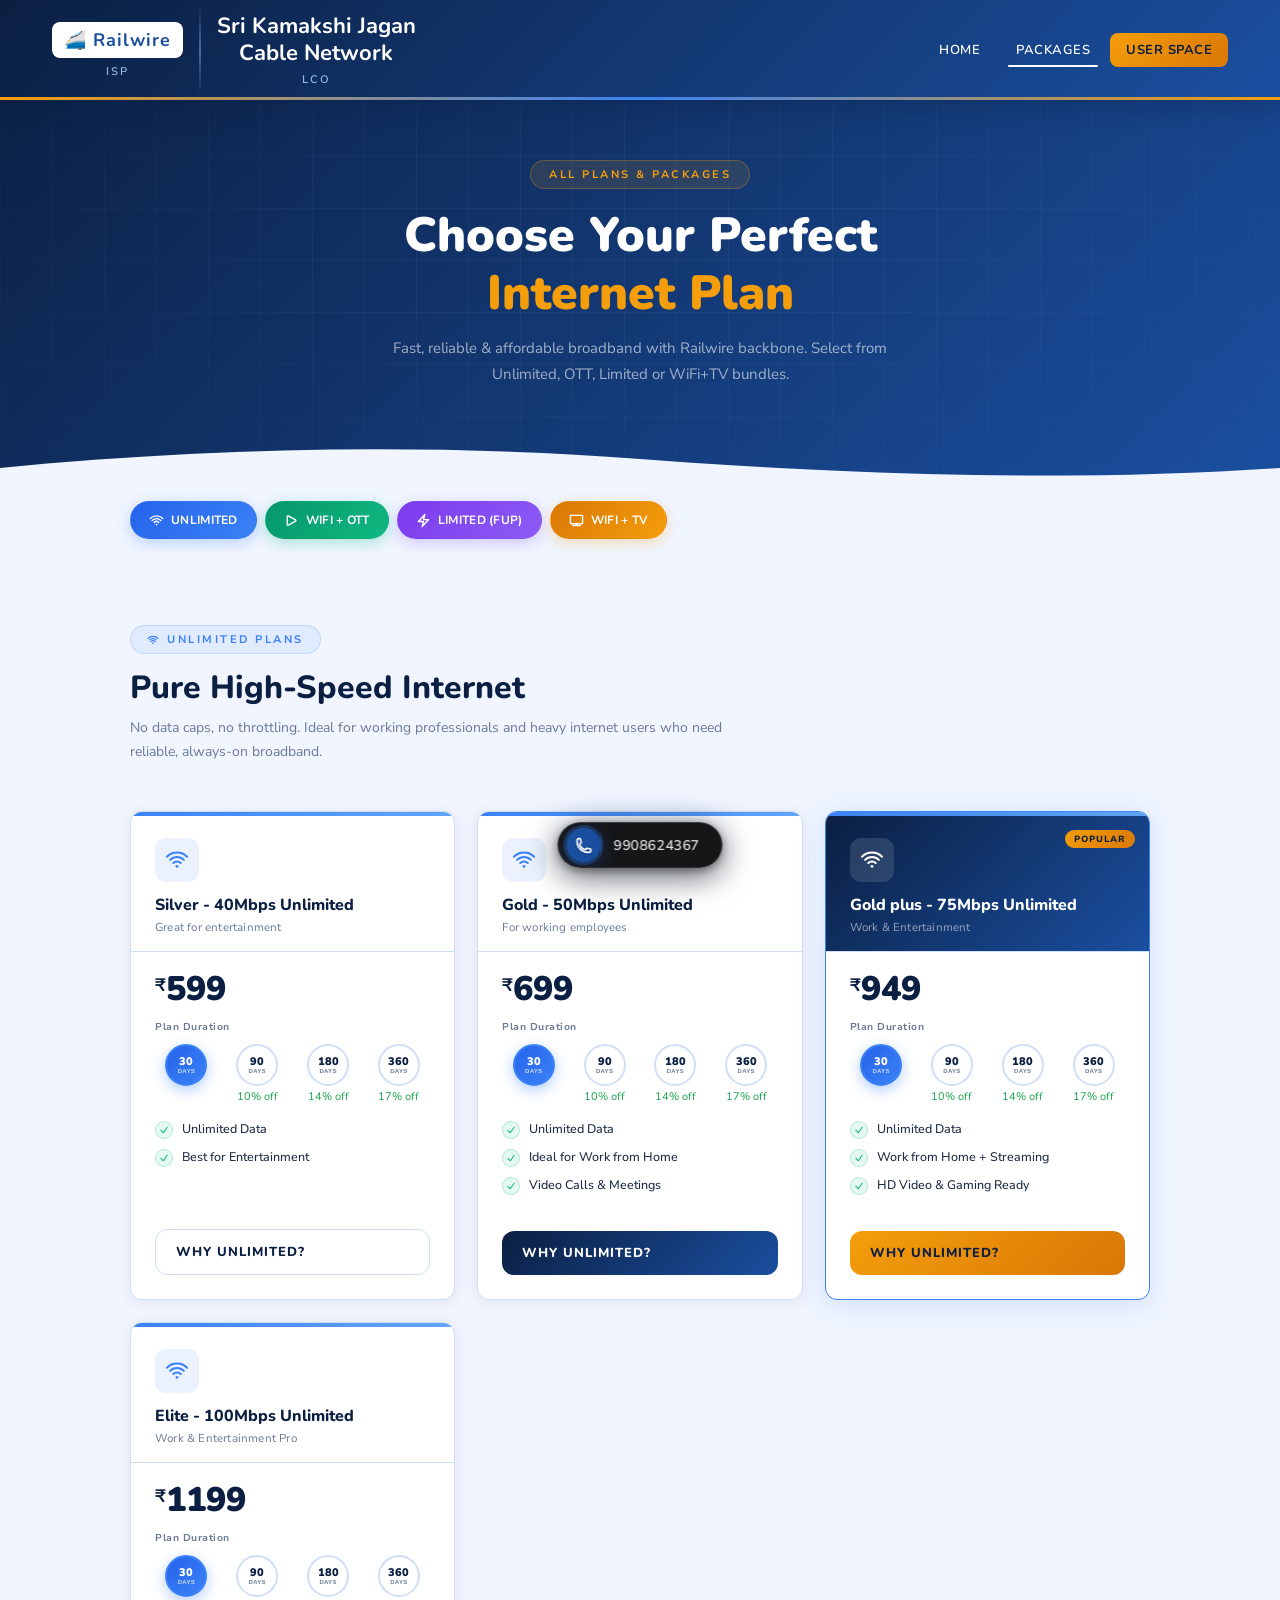
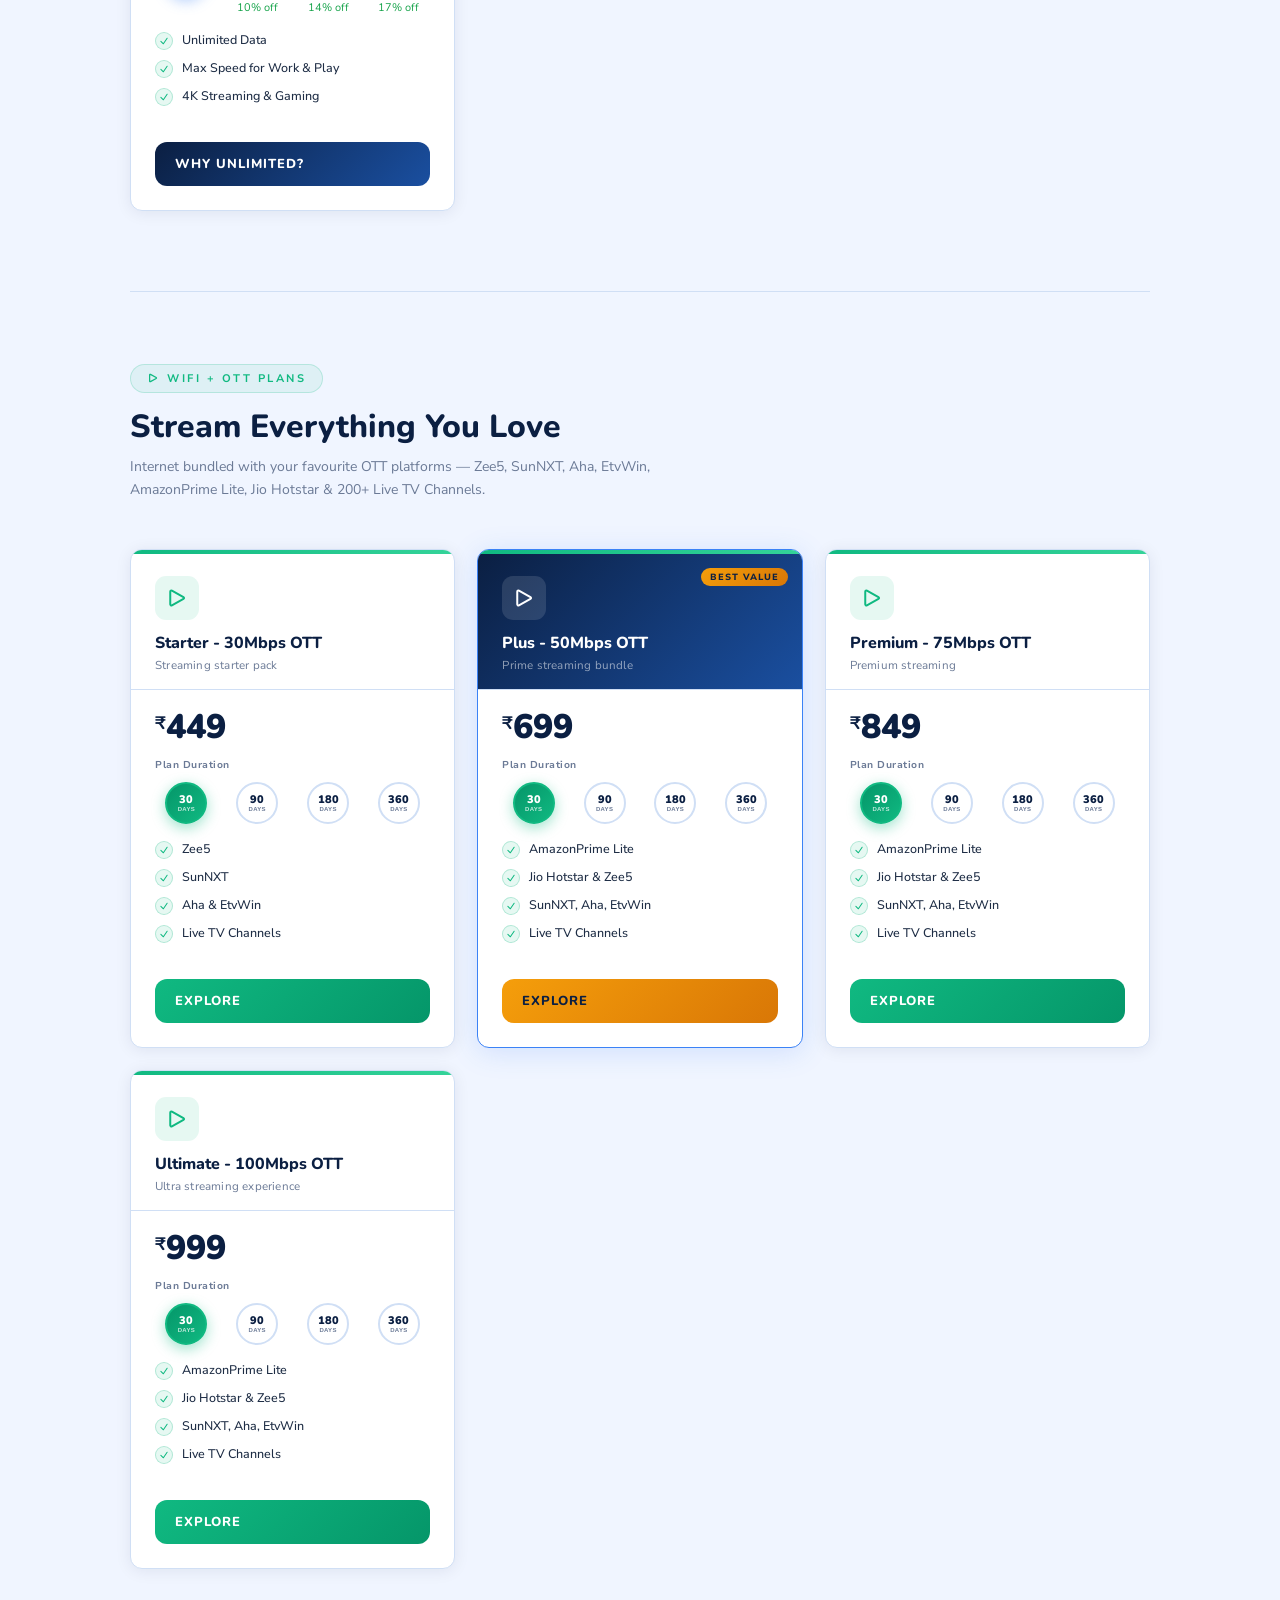
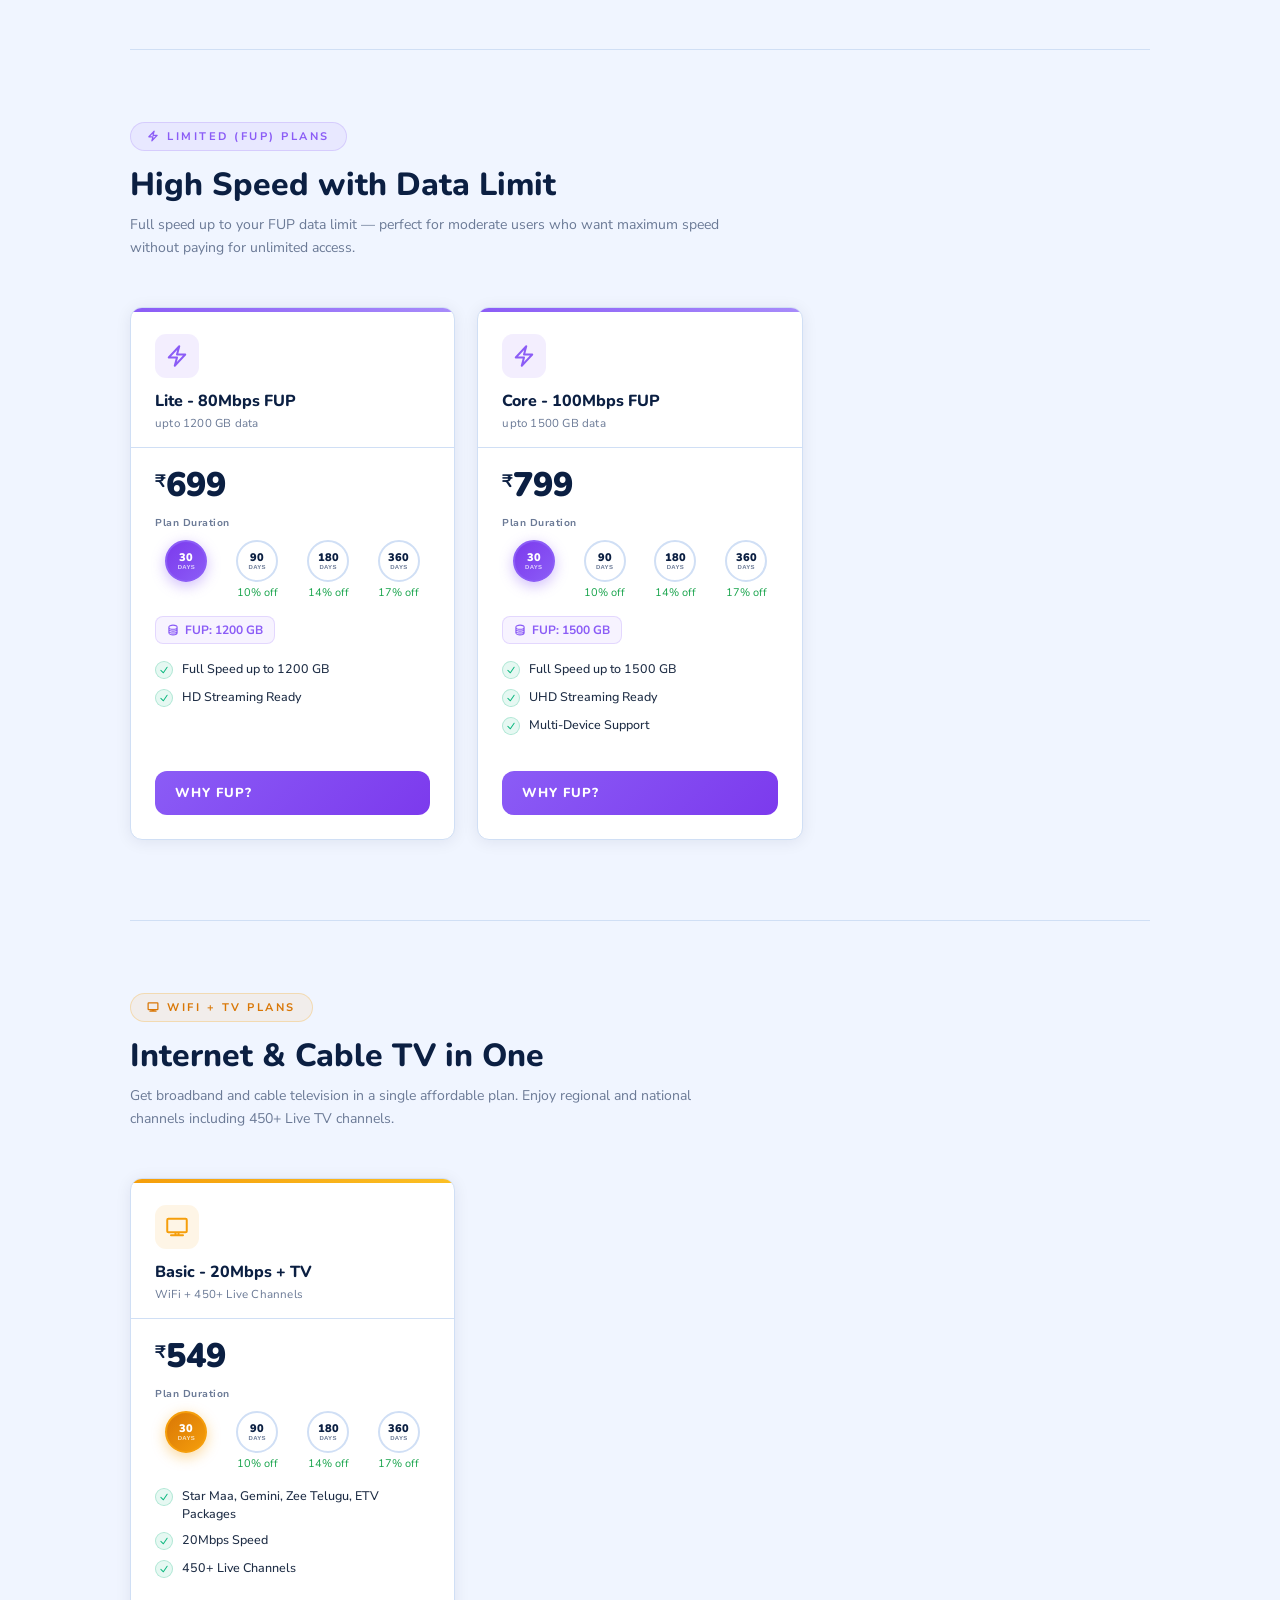
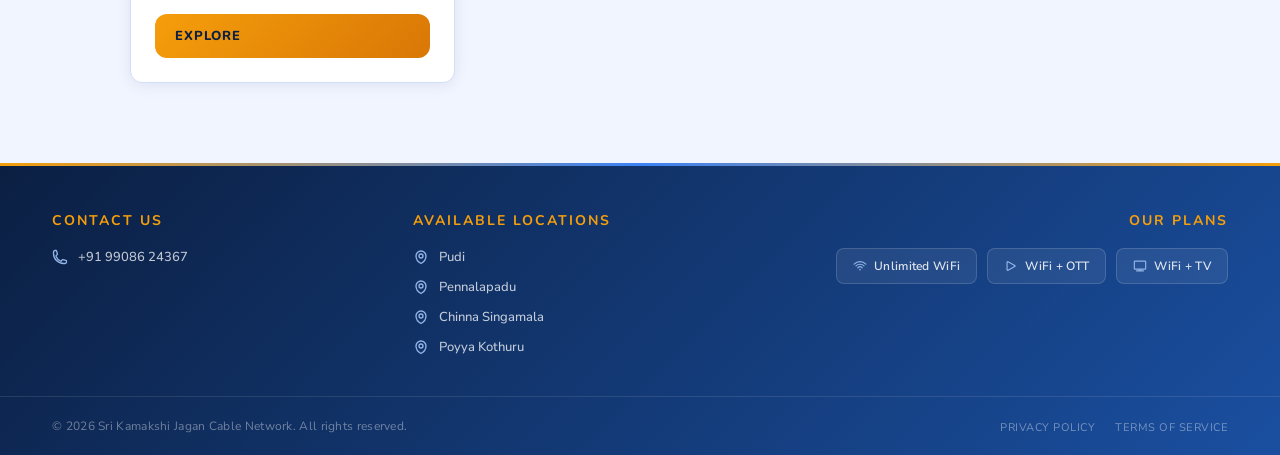
==== packages.html @ 8966871b "Add files via upload" ====
<!DOCTYPE html>

<html lang="en">
<head>
<meta charset="utf-8"/>
<meta content="width=device-width, initial-scale=1.0" name="viewport"/>
<title>Packages — SKJCN</title>
<link href="https://fonts.googleapis.com" rel="preconnect"/>
<link href="https://fonts.googleapis.com/css2?family=Nunito:wght@400;500;600;700;800;900&amp;family=Nunito+Sans:wght@300;400;600;700&amp;family=DM+Sans:ital,opsz,wght@0,9..40,300;0,9..40,500;0,9..40,700;1,9..40,400&amp;family=Sora:wght@400;600;700;800&amp;display=swap" rel="stylesheet"/>
<link rel="stylesheet" href="index.css">
<style>
:root {
      --navy:   #0b1f42;
      --blue:   #1a4fa0;
      --sky:    #3b82f6;
      --accent: #f59e0b;
      --light:  #f0f5ff;
      --white:  #ffffff;
      --text:   #1e2d45;
      --muted:  #6b7a96;
      --border: #d0dff5;
      --radius: 12px;
      --green:  #10b981;
      --purple: #8b5cf6;
    }

    html { scroll-behavior: auto; }
    .nav-brand:hover .railwire-block,
    .nav-brand:hover .nav-brand-block { opacity: .8; transition: opacity .2s; }

    /* ════════════════════════════════
       PAGE HERO (compact)
    ════════════════════════════════ */
    .page-hero {
      padding-top: 100px;
      background: linear-gradient(135deg, var(--navy) 0%, var(--blue) 100%);
      position: relative;
      overflow: hidden;
    }
    .page-hero::before {
      content: '';
      position: absolute; inset: 0;
      background-image:
        linear-gradient(rgba(255,255,255,.04) 1px, transparent 1px),
        linear-gradient(90deg, rgba(255,255,255,.04) 1px, transparent 1px);
      background-size: 52px 52px;
      mask-image: radial-gradient(ellipse 80% 80% at 50% 50%, black 20%, transparent 100%);
      pointer-events: none;
    }
    .page-hero-inner {
      position: relative;
      z-index: 2;
      max-width: 1100px;
      margin: 0 auto;
      padding: 60px 40px 56px;
      text-align: center;
    }
    .page-eyebrow {
      display: inline-block;
      font-size: 11px;
      letter-spacing: 2.5px;
      text-transform: uppercase;
      color: var(--accent);
      font-weight: 700;
      background: rgba(245,158,11,.12);
      border: 1px solid rgba(245,158,11,.3);
      padding: 6px 18px;
      border-radius: 20px;
      margin-bottom: 18px;
      animation: fadeUp .6s ease .1s both;
    }
    .page-hero-title {
      font-family: 'Nunito', sans-serif;
      font-size: clamp(28px, 5vw, 48px);
      font-weight: 900;
      color: var(--white);
      line-height: 1.2;
      margin-bottom: 14px;
      animation: fadeUp .6s ease .2s both;
    }
    .page-hero-title span { color: var(--accent); }
    .page-hero-sub {
      font-size: 15px;
      color: rgba(255,255,255,.6);
      max-width: 520px;
      margin: 0 auto;
      line-height: 1.7;
      animation: fadeUp .6s ease .3s both;
    }
    @keyframes fadeUp {
      from { opacity: 0; transform: translateY(18px); }
      to   { opacity: 1; transform: translateY(0); }
    }

    /* Wave divider */
    .page-hero-wave {
      display: block;
      width: 100%;
      margin-bottom: -2px;
      position: relative;
      z-index: 3;
    }

    /* ════════════════════════════════
       TAB NAV — Floating Pill Style
    ════════════════════════════════ */
    .tab-strip {
      background: transparent;
      border-bottom: none;
      position: sticky;
      top: 100px;
      z-index: 100;
      pointer-events: none;
    }
    .tab-strip-inner {
      max-width: 1100px;
      margin: 0 auto;
      padding: 14px 40px;
      display: flex;
      gap: 8px;
      overflow-x: auto;
      scrollbar-width: none;
      pointer-events: all;
    }
    .tab-strip-inner::-webkit-scrollbar { display: none; }

    .tab-btn {
      display: inline-flex;
      align-items: center;
      gap: 7px;
      padding: 10px 18px;
      font-family: 'Nunito', sans-serif;
      font-size: 12px;
      font-weight: 700;
      letter-spacing: .3px;
      text-transform: uppercase;
      color: var(--muted);
      text-decoration: none;
      border: 1.5px solid var(--border);
      border-radius: 30px;
      background: var(--white);
      box-shadow: 0 2px 10px rgba(11,31,66,.08);
      transition: color .2s, border-color .2s, background .2s, box-shadow .2s, transform .15s;
      white-space: nowrap;
      cursor: pointer;
      flex-shrink: 0;
    }
    .tab-btn:hover {
      color: var(--navy);
      border-color: #b0c8f0;
      box-shadow: 0 4px 18px rgba(11,31,66,.13);
      transform: translateY(-1px);
    }

    /* Per-category colours — matching each section's own colour */
    .tab-btn[href="#unlimited"] {
      background: linear-gradient(135deg, #2563eb 0%, #3b82f6 100%);
      color: var(--white);
      border-color: transparent;
      box-shadow: 0 4px 14px rgba(59,130,246,.30);
    }
    .tab-btn[href="#ott"] {
      background: linear-gradient(135deg, #059669 0%, #10b981 100%);
      color: var(--white);
      border-color: transparent;
      box-shadow: 0 4px 14px rgba(16,185,129,.30);
    }
    .tab-btn[href="#limited"] {
      background: linear-gradient(135deg, #7c3aed 0%, #8b5cf6 100%);
      color: var(--white);
      border-color: transparent;
      box-shadow: 0 4px 14px rgba(139,92,246,.30);
    }
    .tab-btn[href="#tv"] {
      background: linear-gradient(135deg, #d97706 0%, #f59e0b 100%);
      color: var(--white);
      border-color: transparent;
      box-shadow: 0 4px 14px rgba(245,158,11,.30);
    }

    /* Scrolled-in: keep all non-active tabs fully opaque */
    .tab-strip.scrolled-in .tab-btn:not(.active) {
      opacity: 1;
    }
    .tab-btn svg { width: 15px; height: 15px; flex-shrink: 0; }

    /* All tabs: smooth transitions always applied */
    .tab-btn {
      max-width: 220px;
      transition: opacity .25s, max-width .3s cubic-bezier(.22,1,.36,1),
                  padding .3s, margin .3s, gap .3s, border-width .3s,
                  color .2s, border-color .2s, background .2s,
                  box-shadow .2s, transform .15s;
    }

    /* Hide the CURRENT section's tab — only after user has scrolled into sections */
    .tab-strip.scrolled-in .tab-btn.active {
      opacity: 0 !important;
      pointer-events: none;
      max-width: 0;
      padding-left: 0;
      padding-right: 0;
      border-width: 0;
      margin: 0;
      gap: 0;
      overflow: hidden;
      flex-shrink: 1;
    }

    /* ════════════════════════════════
       PACKAGES SECTIONS
    ════════════════════════════════ */
    .pkg-section {
      padding: 72px 40px 80px;
      max-width: 1100px;
      margin: 0 auto;
    }
    .pkg-section + .pkg-section {
      padding-top: 0;
    }

    .section-header {
      margin-bottom: 48px;
    }
    .section-eyebrow {
      display: inline-flex;
      align-items: center;
      gap: 8px;
      font-size: 11px;
      letter-spacing: 2.5px;
      text-transform: uppercase;
      font-weight: 700;
      padding: 6px 16px;
      border-radius: 20px;
      margin-bottom: 14px;
    }
    .eyebrow-unlimited { color: var(--sky); background: rgba(59,130,246,.08); border: 1px solid rgba(59,130,246,.2); }
    .eyebrow-ott       { color: var(--green); background: rgba(16,185,129,.08); border: 1px solid rgba(16,185,129,.2); }
    .eyebrow-limited   { color: var(--purple); background: rgba(139,92,246,.08); border: 1px solid rgba(139,92,246,.2); }
    .eyebrow-tv        { color: #d97706; background: rgba(245,158,11,.08); border: 1px solid rgba(245,158,11,.25); }

    .section-title {
      font-family: 'Nunito', sans-serif;
      font-size: clamp(22px, 3.5vw, 32px);
      font-weight: 800;
      color: var(--navy);
      line-height: 1.25;
      margin-bottom: 8px;
    }
    .section-desc {
      font-size: 14px;
      color: var(--muted);
      line-height: 1.65;
      max-width: 600px;
    }

    .section-divider {
      border: none;
      border-top: 1.5px solid var(--border);
      margin: 0 40px;
      max-width: 1020px;
      margin-left: auto;
      margin-right: auto;
    }

    /* ════════════════════════════════
       CARD GRID
    ════════════════════════════════ */
    .pkg-grid {
      display: grid;
      grid-template-columns: repeat(auto-fill, minmax(250px, 1fr));
      gap: 22px;
    }

    .plan-card {
      background: var(--white);
      border-radius: var(--radius);
      box-shadow: 0 2px 16px rgba(11,31,66,.08);
      overflow: hidden;
      display: flex;
      flex-direction: column;
      border: 1.5px solid var(--border);
      transition: transform .25s, box-shadow .25s;
      opacity: 0;
      transform: translateY(28px);
    }
    .plan-card.visible {
      opacity: 1;
      transform: translateY(0);
      transition: opacity .55s ease, transform .55s ease, box-shadow .25s;
    }
    .plan-card:hover {
      transform: translateY(-5px) !important;
      box-shadow: 0 14px 44px rgba(11,31,66,.16);
    }
    .plan-card.featured {
      border-color: var(--sky);
      box-shadow: 0 4px 28px rgba(59,130,246,.18);
    }
    .plan-card:nth-child(1).visible { transition-delay: .05s; }
    .plan-card:nth-child(2).visible { transition-delay: .12s; }
    .plan-card:nth-child(3).visible { transition-delay: .19s; }
    .plan-card:nth-child(4).visible { transition-delay: .26s; }

    /* Accent top bar */
    .card-accent-bar {
      height: 4px;
      width: 100%;
    }
    .bar-unlimited { background: linear-gradient(90deg, var(--sky), #60a5fa); }
    .bar-ott       { background: linear-gradient(90deg, var(--green), #34d399); }
    .bar-limited   { background: linear-gradient(90deg, var(--purple), #a78bfa); }
    .bar-tv        { background: linear-gradient(90deg, var(--accent), #fbbf24); }

    .plan-header {
      padding: 22px 24px 16px;
      border-bottom: 1px solid var(--border);
      position: relative;
    }
    .plan-badge {
      position: absolute;
      top: 14px; right: 14px;
      background: linear-gradient(135deg, var(--accent), #d97706);
      color: var(--navy);
      font-size: 9px;
      font-weight: 800;
      letter-spacing: 1px;
      text-transform: uppercase;
      padding: 3px 9px;
      border-radius: 20px;
    }
    .plan-icon {
      width: 44px; height: 44px;
      border-radius: 11px;
      display: flex; align-items: center; justify-content: center;
      margin-bottom: 12px;
    }
    .plan-icon.limit-icon  { background: rgba(139,92,246,.1); }
    .plan-card.featured .plan-icon { background: rgba(255,255,255,.12); }
    .plan-icon svg { width: 24px; height: 24px; }

    .plan-name {
      font-family: 'Nunito', sans-serif;
      font-size: 16px;
      font-weight: 800;
      color: var(--navy);
      margin-bottom: 3px;
      word-break: break-word;
    }
    .plan-tagline {
      font-size: 11.5px;
      color: var(--muted);
      letter-spacing: .2px;
    }
    .plan-card.featured .plan-tagline { color: rgba(255,255,255,.55); }

    .plan-body { padding: 20px 24px; flex: 1; }

    .plan-price-row {
      display: flex;
      align-items: baseline;
      gap: 3px;
      margin-bottom: 14px;
      flex-wrap: nowrap;
      overflow: hidden;
    }
    .plan-price {
      font-family: 'Nunito', sans-serif;
      font-size: clamp(22px, 5vw, 34px);
      font-weight: 900;
      color: var(--navy);
      line-height: 1;
      white-space: nowrap;
    }
    .plan-price .rupee { font-size: 18px; font-weight: 700; vertical-align: top; margin-top: 4px; display: inline-block; }
    .plan-price-mo {
      font-size: 12px;
      color: var(--muted);
      font-weight: 600;
      align-self: flex-end;
      margin-bottom: 3px;
      white-space: nowrap;
      flex-shrink: 0;
    }
    .price-bonus {
      font-size: 14px;
      font-weight: 700;
      color: #ef4444;
      align-self: flex-end;
      margin-bottom: 3px;
      margin-left: 4px;
      letter-spacing: .2px;
      white-space: nowrap;
      flex-shrink: 0;
    }
    .price-bonus.hidden { display: none; }

    .plan-fup-tag {
      display: inline-flex;
      align-items: center;
      gap: 6px;
      background: rgba(139,92,246,.07);
      border: 1px solid rgba(139,92,246,.18);
      border-radius: 8px;
      padding: 5px 11px;
      margin-bottom: 16px;
      font-size: 12px;
      font-weight: 700;
      color: var(--purple);
    }

    .plan-features {
      list-style: none;
      display: flex;
      flex-direction: column;
      gap: 9px;
    }
    .plan-features li {
      display: flex;
      align-items: flex-start;
      gap: 9px;
      font-size: 12.5px;
      color: var(--text);
      font-weight: 500;
      line-height: 1.4;
    }
    .feat-check {
      width: 18px; height: 18px;
      border-radius: 50%;
      background: rgba(16,185,129,.1);
      border: 1px solid rgba(16,185,129,.25);
      display: flex; align-items: center; justify-content: center;
      flex-shrink: 0;
      margin-top: 1px;
    }
    .feat-check svg { width: 10px; height: 10px; stroke: #10b981; }

    .plan-footer {
      padding: 16px 24px 24px;
    }
    .plan-btn {
      width: 100%;
      padding: 13px 20px;
      border-radius: var(--radius);
      font-family: 'Nunito', sans-serif;
      font-size: 13px;
      font-weight: 800;
      letter-spacing: 1px;
      text-transform: uppercase;
      cursor: pointer;
      border: none;
      display: flex;
      align-items: center;
      justify-content: space-between;
      gap: 10px;
      overflow: hidden;
      position: relative;
      transition: box-shadow .25s, transform .2s;
    }
    .plan-btn { transform: translateY(0); }
    .plan-card:hover .plan-btn { transform: translateY(-2px); }
    .plan-btn .btn-label {
      position: relative;
      z-index: 1;
      transition: transform .3s cubic-bezier(.22,1,.36,1);
    }
    .plan-card:hover .plan-btn .btn-label { transform: translateX(-4px); }
    .plan-btn .btn-arrows {
      display: flex;
      align-items: center;
      gap: 0px;
      position: relative;
      z-index: 1;
    }
    .plan-btn .btn-arrows span {
      display: inline-block;
      font-style: normal;
      font-size: 15px;
      line-height: 1;
      opacity: 0;
      transform: translateX(-14px);
      transition: opacity .25s ease, transform .35s cubic-bezier(.22,1,.36,1);
    }
    .plan-btn .btn-arrows span:nth-child(1) { transition-delay: 0s; }
    .plan-btn .btn-arrows span:nth-child(2) { transition-delay: .06s; }
    .plan-btn .btn-arrows span:nth-child(3) { transition-delay: .12s; }
    .plan-card:hover .plan-btn .btn-arrows span { opacity: 1; transform: translateX(0); }
    .plan-btn.primary-btn  { background: linear-gradient(135deg, var(--navy) 0%, var(--blue) 100%); color: var(--white); }
    .plan-btn.accent-btn   { background: linear-gradient(135deg, var(--accent), #d97706); color: var(--navy); }
    .plan-btn.green-btn    { background: linear-gradient(135deg, #10b981, #059669); color: var(--white); }
    .plan-btn.purple-btn   { background: linear-gradient(135deg, #8b5cf6, #7c3aed); color: var(--white); }
    .plan-btn.outlined-btn { background: transparent; color: var(--navy); border: 1.5px solid var(--border); }
    .plan-card:hover .plan-btn.primary-btn  { box-shadow: 0 8px 28px rgba(26,79,160,.4); }
    .plan-card:hover .plan-btn.accent-btn   { box-shadow: 0 8px 28px rgba(245,158,11,.35); }
    .plan-card:hover .plan-btn.green-btn    { box-shadow: 0 8px 28px rgba(16,185,129,.35); }
    .plan-card:hover .plan-btn.purple-btn   { box-shadow: 0 8px 28px rgba(139,92,246,.35); }
    .plan-card:hover .plan-btn.outlined-btn { background: var(--light); box-shadow: 0 6px 20px rgba(11,31,66,.1); }

    /* Offer dot */
    .offer-dot {
      display: inline-block;
      width: 7px; height: 7px;
      border-radius: 50%;
      background: var(--green);
      animation: blink 1.2s ease-in-out infinite;
      flex-shrink: 0;
    }
    .offer-tag {
      display: inline-flex;
      align-items: center;
      gap: 6px;
      background: rgba(16,185,129,.08);
      border: 1px solid rgba(16,185,129,.25);
      color: #047857;
      font-size: 10px;
      font-weight: 700;
      letter-spacing: .5px;
      text-transform: uppercase;
      padding: 4px 10px;
      border-radius: 20px;
      margin-bottom: 14px;
    }
    /* ── Contact Us ── */
    .footer-contact h3 {
      font-family: 'Nunito', sans-serif;
      font-size: 14px;
      font-weight: 700;
      letter-spacing: 2px;
      text-transform: uppercase;
      color: var(--accent);
      margin-bottom: 18px;
    }

    /* ── Available Locations ── */
    .footer-locations h3 {
      font-family: 'Nunito', sans-serif;
      font-size: 14px;
      font-weight: 700;
      letter-spacing: 2px;
      text-transform: uppercase;
      color: var(--accent);
      margin-bottom: 18px;
    }
    .footer-plans {
      display: flex;
      flex-direction: column;
      align-items: flex-end;
      gap: 14px;
    }
    .footer-chip svg { width: 14px; height: 14px; stroke: #93b4e8; }

    /* ════════════════════════════════
       STICKY CALL BAR — Glossy Black
    ════════════════════════════════ */
    .call-bar {
      position: fixed;
      bottom: 32px;
      left: 50%;
      transform: translateX(-50%) translateY(120px);
      z-index: 999;
      display: flex;
      align-items: center;
      justify-content: center;
      background: rgba(18,18,20,0.98);
      border: 1px solid rgba(255,255,255,0.10);
      border-top-color: rgba(255,255,255,0.18);
      border-radius: 60px;
      box-shadow:
        0 8px 32px rgba(0,0,0,0.6),
        0 2px 8px rgba(0,0,0,0.4),
        0 0 0 1px rgba(255,255,255,0.08),
        0 0 40px rgba(59,130,246,0.12);
      padding: 5px 8px;
      opacity: 0;
      pointer-events: none;
      backdrop-filter: blur(28px) saturate(1.8);
      -webkit-backdrop-filter: blur(28px) saturate(1.8);
      transition: transform .8s cubic-bezier(.22,1,.36,1), opacity .65s ease;
      overflow: hidden;
      white-space: nowrap;
    }

    /* ════════════════════════════════
       TABLET (max-width: 900px)
    ════════════════════════════════ */
    @media (max-width: 900px) {
      nav { padding: 0 24px; height: 72px; }
      .nav-header-divider { height: 60px; }
      .railwire-logo-wrap img { height: 28px; }
      .nav-brand-name { font-size: 15px; }
      .nav-links li a { padding: 7px 10px; font-size: 12px; }
      .tab-strip { top: 72px; }
      .tab-strip-inner { padding: 10px 20px; gap: 6px; }
      .tab-btn { padding: 9px 14px; font-size: 11px; gap: 6px; }
      .page-hero { padding-top: 72px; }
      .pkg-section { padding: 48px 20px 56px; }
      .pkg-grid { grid-template-columns: repeat(2, 1fr); gap: 16px; }
      .footer-main { padding: 40px 32px; gap: 32px; }
      .footer-bottom { padding: 16px 32px; }
    }

    /* ════════════════════════════════
       MOBILE (max-width: 640px)
    ════════════════════════════════ */
    @media (max-width: 640px) {

      /* ── NAV ── */
      nav { padding: 0 16px; height: 64px; }
      .nav-hamburger { display: flex; }
      .nav-brand { gap: 8px; flex: 1; min-width: 0; }
      .railwire-block { gap: 3px; }
      .railwire-logo-wrap { padding: 4px 8px; gap: 5px; }
      .railwire-logo-wrap img { height: 22px; }
      .nav-header-divider { height: 44px; }
      .nav-brand-block { gap: 2px; }
      .nav-brand-name { font-size: 12px; line-height: 1.15; }
      .nav-brand-label { font-size: 9px; letter-spacing: 1.5px; }

      /* Nav drawer */
      .nav-links {
        position: fixed;
        top: 64px;
        left: 0; right: 0;
        background: linear-gradient(160deg, var(--navy) 0%, #14357a 100%);
        border-bottom: 3px solid var(--accent);
        flex-direction: column;
        align-items: stretch;
        gap: 0;
        padding: 8px 0 12px;
        box-shadow: 0 8px 32px rgba(11,31,66,.45);
        transform: translateY(-110%);
        opacity: 0;
        pointer-events: none;
        transition: transform .35s cubic-bezier(.22,1,.36,1), opacity .25s ease;
        z-index: 199;
      }
      .nav-links.open {
        transform: translateY(0);
        opacity: 1;
        pointer-events: all;
      }
      .nav-links li a {
        display: block;
        padding: 14px 24px;
        font-size: 14px;
        border-radius: 0;
        border-bottom: 1px solid rgba(255,255,255,0.07);
      }
      .nav-links li:last-child a { border-bottom: none; }
      .nav-links li a::after { display: none; }
      .nav-login-btn {
        margin: 10px 24px 0 !important;
        border-radius: 10px !important;
        text-align: center !important;
        display: block !important;
      }

      /* ── PAGE HERO ── */
      .page-hero { padding-top: 64px; }
      .page-hero-inner { padding: 36px 20px 34px; }
      .page-hero-title { font-size: clamp(24px, 7vw, 34px); }
      .page-hero-sub { font-size: 13.5px; }

      /* ── TAB STRIP ── */
      .tab-strip { top: 64px; }
      .tab-strip-inner { padding: 8px 12px; gap: 6px; }
      .tab-btn {
        padding: 8px 13px;
        font-size: 11px;
        gap: 5px;
        border-radius: 30px;
        box-shadow: 0 2px 8px rgba(11,31,66,.10);
      }
      .tab-btn svg { width: 13px; height: 13px; }
      /* Hide the sliding indicator on mobile */
      .tab-indicator { display: none; }

      /* ── PACKAGES GRID ── */
      .pkg-section { padding: 28px 10px 36px; }
      .pkg-section + .pkg-section { padding-top: 0; }
      .section-header { margin-bottom: 20px; }
      .section-title { font-size: clamp(18px, 4.5vw, 24px); }
      .section-desc { font-size: 12px; }
      .pkg-grid { grid-template-columns: repeat(2, 1fr); gap: 10px; }

      /* ── Compact card internals on mobile ── */
      .plan-header { padding: 12px 12px 10px; }
      .plan-body   { padding: 10px 12px; }
      .plan-footer { padding: 8px 12px 14px; }

      .plan-icon { width: 32px; height: 32px; border-radius: 8px; margin-bottom: 8px; }
      .plan-icon svg { width: 17px; height: 17px; }
      .plan-name   { font-size: 13px; margin-bottom: 2px; }
      .plan-tagline { font-size: 10px; }

      .plan-price  { font-size: clamp(18px, 5vw, 24px); }
      .plan-price .rupee { font-size: 13px; }
      .plan-price-row { margin-bottom: 8px; }
      .fup-save-parens { font-size: 11px; }

      .duration-compare { margin-bottom: 10px; }
      .duration-compare-label { font-size: 9px; margin-bottom: 6px; }
      .duration-tabs { gap: 4px; }
      .duration-tab .dur-circle { width: 30px; height: 30px; }
      .dur-num  { font-size: 9px; }
      .dur-unit { font-size: 5px; }
      .dur-offer-badge { font-size: 9px; }

      .plan-features { gap: 6px; }
      .plan-features li { font-size: 11px; gap: 6px; }
      .feat-check { width: 14px; height: 14px; }
      .feat-check svg { width: 8px; height: 8px; }

      .plan-btn { padding: 10px 12px; font-size: 11px; letter-spacing: .3px; }
      .plan-badge { font-size: 8px; padding: 3px 7px; top: 10px; right: 10px; }

      .card-accent-bar { height: 3px; }

      /* ── FOOTER ── */
      .footer-main { flex-direction: column; padding: 32px 20px; gap: 28px; }
      .footer-plans { align-items: flex-start; }
      .footer-plan-chips { justify-content: flex-start; }
      .footer-bottom { flex-direction: column; padding: 16px 20px; gap: 10px; text-align: center; }

      /* ── CALL BAR ── */
      .call-bar { bottom: 16px; max-width: calc(100vw - 32px); }
      .call-num-inner span { font-size: 12px; }
      .call-side.show { max-width: 160px; }
    }
  
    /* ════════════════════════════════
       VERY SMALL MOBILE (max-width: 360px)
    ════════════════════════════════ */
    @media (max-width: 360px) {
      .pkg-grid { grid-template-columns: repeat(2, 1fr); gap: 7px; }
      .plan-header { padding: 10px 9px 8px; }
      .plan-body   { padding: 8px 9px; }
      .plan-footer { padding: 6px 9px 11px; }
      .plan-name   { font-size: 11.5px; }
      .plan-price  { font-size: 16px; }
      .duration-tab .dur-circle { width: 26px; height: 26px; }
      .dur-num  { font-size: 8px; }
      .plan-features li { font-size: 10px; }
    }

    
    .plan-card:active .plan-btn .btn-label { transform: translateX(-4px); }
    .plan-card:active .plan-btn .btn-arrows span { opacity: 1; transform: translateX(0); }
    .plan-card:active .plan-btn.primary-btn  { box-shadow: 0 8px 28px rgba(26,79,160,.4); }
    .plan-card:active .plan-btn.accent-btn   { box-shadow: 0 8px 28px rgba(245,158,11,.35); }
    .plan-card:active .plan-btn.green-btn    { box-shadow: 0 8px 28px rgba(16,185,129,.35); }
    .plan-card:active .plan-btn.purple-btn   { box-shadow: 0 8px 28px rgba(139,92,246,.35); }
    .plan-card:active .plan-btn.outlined-btn { background: var(--light); box-shadow: 0 6px 20px rgba(11,31,66,.1); }

    /* Touch-friendly tap targets */
    .duration-tab,
    .plan-btn,
    .tab-btn {
      touch-action: manipulation;
      -webkit-tap-highlight-color: transparent;
    }
    /* Active press feedback on duration tabs */
    .duration-tab:active {
      background: rgba(59,130,246,.08);
    }
  
    /* Animated sliding indicator — desktop only (pill style on mobile) */
    .tab-indicator {
      display: none; /* replaced by per-pill active state */
    }
    .tab-strip-inner { position: relative; }
    .tab-btn {
      transition: color .2s, background .2s, box-shadow .2s, border-color .2s, transform .15s;
    }

    /* ════════════════════════════════
       DURATION COMPARISON WIDGET
    ════════════════════════════════ */
    .duration-compare {
      margin-bottom: 16px;
    }
    .duration-compare-label {
      font-size: 10px;
      font-weight: 700;
      letter-spacing: .5px;
      text-transform: capitalize;
      color: var(--muted);
      margin-bottom: 10px;
    }
    .duration-tabs {
      display: flex;
      gap: 8px;
      background: transparent;
      border: none;
      overflow: visible;
      border-radius: 0;
      flex-wrap: wrap;
    }
    .duration-tab {
      flex: 1;
      display: flex;
      flex-direction: column;
      align-items: center;
      justify-content: flex-start;
      padding: 0;
      cursor: pointer;
      border: none;
      border-radius: 0;
      background: transparent;
      box-shadow: none;
      transition: transform .15s;
      gap: 0;
      position: relative;
    }
    .duration-tab .dur-circle {
      width: 42px;
      height: 42px;
      display: flex;
      flex-direction: column;
      align-items: center;
      justify-content: center;
      border: 2px solid var(--border);
      border-radius: 50%;
      background: var(--white);
      transition: border-color .18s, background .18s, box-shadow .18s;
      gap: 1px;
      flex-shrink: 0;
    }
    .duration-tab:hover { transform: translateY(-2px); }
    section#unlimited .duration-tab:hover .dur-circle { border-color: #3b82f6; box-shadow: 0 4px 12px rgba(59,130,246,.2); }
    section#ott       .duration-tab:hover .dur-circle { border-color: #10b981; box-shadow: 0 4px 12px rgba(16,185,129,.2); }
    section#limited   .duration-tab:hover .dur-circle { border-color: #8b5cf6; box-shadow: 0 4px 12px rgba(139,92,246,.2); }
    section#tv        .duration-tab:hover .dur-circle { border-color: #f59e0b; box-shadow: 0 4px 12px rgba(245,158,11,.2); }
    .duration-tab.active-dur {
      border-width: 2px;
    }
    .dur-num {
      font-family: 'Nunito', sans-serif;
      font-size: 11px;
      font-weight: 900;
      line-height: 1;
      color: var(--navy);
    }
    .dur-unit {
      font-size: 6px;
      font-weight: 700;
      letter-spacing: .3px;
      text-transform: uppercase;
      color: var(--muted);
      line-height: 1;
    }
    .duration-tab.active-dur .dur-num  { color: #fff; }
    .duration-tab.active-dur .dur-unit { color: rgba(255,255,255,.75); }

    @media (max-width: 640px) {
      .duration-tabs { gap: 5px; }
      .duration-tab .dur-circle { width: 35px; height: 35px; }
      .dur-num  { font-size: 10px; }
      .dur-unit { font-size: 5.5px; }
    }
    @media (min-width: 641px) and (max-width: 900px) {
      .duration-tab .dur-circle { width: 40px; height: 40px; }
      .dur-num { font-size: 10px; }
    }

    /* ════════════════════════════════
       TV CHANNELS MODAL
    ════════════════════════════════ */
    .tv-modal-overlay {
      display: none;
      position: fixed;
      inset: 0;
      background: rgba(11,31,66,.55);
      backdrop-filter: blur(4px);
      -webkit-backdrop-filter: blur(4px);
      z-index: 99999;
      align-items: center;
      justify-content: center;
      padding: 20px;
    }
    .tv-modal-overlay.open {
      display: flex;
    }
    .tv-modal-box {
      background: #fff;
      border-radius: 20px;
      padding: 28px 24px 24px;
      width: 100%;
      max-width: 420px;
      position: relative;
      box-shadow: 0 24px 64px rgba(11,31,66,.25);
      animation: tvModalIn .3s cubic-bezier(.22,1,.36,1);
    }
    @keyframes tvModalIn {
      from { opacity: 0; transform: translateY(24px) scale(.97); }
      to   { opacity: 1; transform: translateY(0) scale(1); }
    }
    .tv-modal-close {
      position: absolute;
      top: 14px; right: 14px;
      width: 32px; height: 32px;
      border-radius: 50%;
      border: none;
      background: #f1f5f9;
      cursor: pointer;
      display: flex; align-items: center; justify-content: center;
      transition: background .2s;
    }
    .tv-modal-close:hover { background: #e2e8f0; }
    .tv-modal-header {
      display: flex;
      align-items: center;
      gap: 10px;
      margin-bottom: 20px;
    }
    .tv-modal-icon {
      width: 42px; height: 42px;
      background: #fff8eb;
      border-radius: 12px;
      display: flex; align-items: center; justify-content: center;
      flex-shrink: 0;
    }
    .tv-modal-title {
      font-family: 'Nunito', sans-serif;
      font-size: 18px;
      font-weight: 800;
      color: #0b1f42;
      margin: 0;
    }
    .tv-channels-grid {
      display: grid;
      grid-template-columns: repeat(3, 1fr);
      gap: 12px;
      margin-bottom: 20px;
    }
    .tv-ch-card {
      display: flex;
      flex-direction: column;
      align-items: center;
      gap: 8px;
      padding: 12px 8px;
      border-radius: 14px;
      background: #f8fafc;
      border: 1.5px solid #e8edf5;
      transition: transform .18s, box-shadow .18s;
    }
    .tv-ch-card:hover {
      transform: translateY(-3px);
      box-shadow: 0 6px 18px rgba(11,31,66,.1);
    }
    .tv-ch-logo {
      width: 64px; height: 64px;
      border-radius: 12px;
      display: flex; align-items: center; justify-content: center;
      overflow: hidden;
      background: #000;
      box-shadow: 0 3px 10px rgba(0,0,0,.15);
    }
    .tv-ch-logo img {
      width: 100%;
      height: 100%;
      object-fit: contain;
    }
    .tv-ch-name {
      font-family: 'Nunito', sans-serif;
      font-size: 11px;
      font-weight: 700;
      color: #334155;
      text-align: center;
    }
    .tv-modal-footer {
      display: flex;
      flex-direction: column;
      gap: 10px;
      padding-top: 14px;
      border-top: 1.5px solid #e8edf5;
    }
    .tv-modal-info-row {
      display: flex;
      align-items: center;
      gap: 10px;
    }
    .tv-info-icon {
      width: 28px;
      height: 28px;
      border-radius: 50%;
      border: 1.5px solid #e2e8f0;
      background: #f8fafc;
      display: flex;
      align-items: center;
      justify-content: center;
      flex-shrink: 0;
      color: #64748b;
    }
    .tv-info-text {
      font-family: 'Nunito', sans-serif;
      font-size: 13px;
      font-weight: 600;
      color: #374151;
    }
    @media (max-width: 480px) {
      .tv-modal-box { padding: 22px 16px 18px; }
      .tv-channels-grid { gap: 8px; }
      .tv-ch-logo { width: 46px; height: 46px; }
      .tv-modal-badge { font-size: 10.5px; padding: 4px 10px; }
    }

    .fup-save-parens {
      font-family: 'Nunito', sans-serif;
      font-size: 16px;
      font-weight: 600;
      color: #16a34a;
      margin-left: 6px;
      vertical-align: middle;
    }

    .tv-save-parens {
      font-family: 'Nunito', sans-serif;
      font-size: 16px;
      font-weight: 600;
      color: #16a34a;
      margin-left: 6px;
      vertical-align: middle;
    }

    .dur-offer-badge {
      display: block;
      margin-top: 3px;
      color: #16a34a !important;
      font-family: 'Nunito', sans-serif;
      font-size: 11px;
      font-weight: 400;
      text-align: center;
      white-space: nowrap;
    }

  </style>
</head>
<body>
<!-- ════ NAV ════ -->
<nav>
<a class="nav-brand" href="https://skjcn.github.io/home">
<div class="railwire-block">
<div class="railwire-logo-wrap">
<img alt="Railwire" onerror="this.style.display='none'; this.nextElementSibling.style.display='block';" src="https://www.railwire.co.in/images/railwire-logo.png"/>
<span class="railwire-fallback" style="display:none;">🚄 Railwire</span>
</div>
<span class="nav-brand-label">ISP</span>
</div>
<div class="nav-header-divider"></div>
<div class="nav-brand-block">
<div class="nav-brand-name">Sri Kamakshi Jagan<br/>Cable Network</div>
<span class="nav-brand-label">LCO</span>
</div>
</a>
<ul class="nav-links" id="navLinks">
<li>
<a class="nav-link-home" href="https://skjcn.github.io/home">Home</a>
</li>
<li>
<a class="active nav-link-packages" href="packages.html">Packages</a>
</li>
<li>
<a class="nav-login-btn nav-link-login" href="https://skjcn.github.io/login/">User space</a>
</li>
</ul>
<!-- Hamburger (mobile only) -->
<button class="nav-hamburger" id="navHamburger" aria-label="Toggle menu" aria-expanded="false">
  <span></span><span></span><span></span>
</button>
</nav>
<!-- ════ PAGE HERO ════ -->
<div class="page-hero">
<div class="page-hero-inner">
<div class="page-eyebrow">All Plans &amp; Packages</div>
<h1 class="page-hero-title">Choose Your Perfect<br/><span>Internet Plan</span></h1>
<p class="page-hero-sub">Fast, reliable &amp; affordable broadband with Railwire backbone. Select from Unlimited, OTT, Limited or WiFi+TV bundles.</p>
</div>
<svg class="page-hero-wave" fill="none" preserveaspectratio="none" viewbox="0 0 1440 52" xmlns="http://www.w3.org/2000/svg">
<path d="M0 52V28C240 5 480 0 720 18C960 36 1200 44 1440 28V52H0Z" fill="#f0f5ff"></path>
</svg>
</div>
<!-- ════ TAB NAV ════ -->
<div class="tab-strip">
<div class="tab-strip-inner">
<a class="tab-btn active" href="#unlimited">
<svg fill="none" stroke="currentColor" stroke-width="2.2" viewbox="0 0 24 24">
<path d="M8.288 15.038a5.25 5.25 0 017.424 0M5.106 11.856c3.807-3.808 9.98-3.808 13.788 0M1.924 8.674c5.565-5.565 14.587-5.565 20.152 0M12.53 18.22l-.53.53-.53-.53a.75.75 0 011.06 0z" stroke-linecap="round" stroke-linejoin="round"></path>
</svg>
        Unlimited
      </a>
<a class="tab-btn" href="#ott">
<svg fill="none" stroke="currentColor" stroke-width="2.2" viewbox="0 0 24 24">
<path d="M5.25 5.653c0-.856.917-1.398 1.667-.986l11.54 6.348a1.125 1.125 0 010 1.971l-11.54 6.347a1.125 1.125 0 01-1.667-.985V5.653z" stroke-linecap="round" stroke-linejoin="round"></path>
</svg>
        WiFi + OTT
      </a>
<a class="tab-btn" href="#limited">
<svg fill="none" stroke="currentColor" stroke-width="2.2" viewbox="0 0 24 24">
<path d="M3.75 13.5l10.5-11.25L12 10.5h8.25L9.75 21.75 12 13.5H3.75z" stroke-linecap="round" stroke-linejoin="round"></path>
</svg>
        Limited (FUP)
      </a>
<a class="tab-btn" href="#tv">
<svg fill="none" stroke="currentColor" stroke-width="2.2" viewbox="0 0 24 24">
<path d="M6 20.25h12m-7.5-3v3m3-3v3m-10.125-3h17.25c.621 0 1.125-.504 1.125-1.125V4.875c0-.621-.504-1.125-1.125-1.125H3.375c-.621 0-1.125.504-1.125 1.125v11.25c0 .621.504 1.125 1.125 1.125z" stroke-linecap="round" stroke-linejoin="round"></path>
</svg>
        WiFi + TV
      </a>
</div>
</div>
<!-- ════ SECTION 1: UNLIMITED ════ -->
<section class="pkg-section" id="unlimited">
<div class="section-header">
<div class="section-eyebrow eyebrow-unlimited">
<svg fill="none" height="12" stroke="currentColor" stroke-width="2.5" viewbox="0 0 24 24" width="12">
<path d="M8.288 15.038a5.25 5.25 0 017.424 0M5.106 11.856c3.807-3.808 9.98-3.808 13.788 0M1.924 8.674c5.565-5.565 14.587-5.565 20.152 0M12.53 18.22l-.53.53-.53-.53a.75.75 0 011.06 0z" stroke-linecap="round" stroke-linejoin="round"></path>
</svg>
        Unlimited Plans
      </div>
<div class="section-title">Pure High-Speed Internet</div>
<p class="section-desc">No data caps, no throttling. Ideal for working professionals and heavy internet users who need reliable, always-on broadband.</p>
</div>
<div class="pkg-grid">
<!-- 40Mbps_Unlimited -->
<div class="plan-card">
<div class="card-accent-bar bar-unlimited"></div>
<div class="plan-header">
<div class="plan-icon wifi-icon">
<svg fill="none" stroke="#3b82f6" stroke-width="2" viewbox="0 0 24 24">
<path d="M8.288 15.038a5.25 5.25 0 017.424 0M5.106 11.856c3.807-3.808 9.98-3.808 13.788 0M1.924 8.674c5.565-5.565 14.587-5.565 20.152 0M12.53 18.22l-.53.53-.53-.53a.75.75 0 011.06 0z" stroke-linecap="round" stroke-linejoin="round"></path>
</svg>
</div>
<div class="plan-name">Silver - 40Mbps Unlimited</div>
<div class="plan-tagline">Great for entertainment</div>
</div>
<div class="plan-body">

<div class="plan-price-row">
<div class="plan-price"><span class="rupee">₹</span><span class="price-amount">599</span></div><span class="fup-save-parens"></span>
<span class="price-bonus hidden"></span></div>
<div class="duration-compare">
<div class="duration-compare-label">Plan Duration</div>
<div class="duration-tabs">
<button class="duration-tab active-dur" data-months="30 days" data-price="599"><div class="dur-circle"><span class="dur-num">30</span><span class="dur-unit">days</span></div></button>
<button class="duration-tab" data-months="90 days" data-price="1,799" data-saving="198"><div class="dur-circle"><span class="dur-num">90</span><span class="dur-unit">days</span></div><span class="dur-offer-badge">10% off</span></button>
<button class="duration-tab" data-months="180 days" data-price="3,599" data-saving="594"><div class="dur-circle"><span class="dur-num">180</span><span class="dur-unit">days</span></div><span class="dur-offer-badge">14% off</span></button>
<button class="duration-tab" data-months="360 days" data-price="5,999" data-saving="1,189"><div class="dur-circle"><span class="dur-num">360</span><span class="dur-unit">days</span></div><span class="dur-offer-badge">17% off</span></button>
</div>
</div>
<ul class="plan-features">
<li><div class="feat-check"><svg fill="none" stroke="currentColor" stroke-width="2.5" viewbox="0 0 24 24"><path d="M4.5 12.75l6 6 9-13.5" stroke-linecap="round" stroke-linejoin="round"></path></svg></div>Unlimited Data</li>
<li><div class="feat-check"><svg fill="none" stroke="currentColor" stroke-width="2.5" viewbox="0 0 24 24"><path d="M4.5 12.75l6 6 9-13.5" stroke-linecap="round" stroke-linejoin="round"></path></svg></div>Best for Entertainment</li>
</ul>
</div>
<div class="plan-footer">
<button class="plan-btn outlined-btn why-unlimited-btn" data-plan="silver40"><span class="btn-label">Why Unlimited?</span><span class="btn-arrows"><span>&gt;</span><span>&gt;</span><span>&gt;</span></span></button>
</div>
</div>
<!-- 50Mbps_Unlimited -->
<div class="plan-card">
<div class="card-accent-bar bar-unlimited"></div>
<div class="plan-header">
<div class="plan-icon wifi-icon">
<svg fill="none" stroke="#3b82f6" stroke-width="2" viewbox="0 0 24 24">
<path d="M8.288 15.038a5.25 5.25 0 017.424 0M5.106 11.856c3.807-3.808 9.98-3.808 13.788 0M1.924 8.674c5.565-5.565 14.587-5.565 20.152 0M12.53 18.22l-.53.53-.53-.53a.75.75 0 011.06 0z" stroke-linecap="round" stroke-linejoin="round"></path>
</svg>
</div>
<div class="plan-name">Gold - 50Mbps Unlimited</div>
<div class="plan-tagline">For working employees</div>
</div>
<div class="plan-body">

<div class="plan-price-row">
<div class="plan-price"><span class="rupee">₹</span><span class="price-amount">699</span></div><span class="fup-save-parens"></span>
<span class="price-bonus hidden"></span></div>
<div class="duration-compare">
<div class="duration-compare-label">Plan Duration</div>
<div class="duration-tabs">
<button class="duration-tab active-dur" data-months="30 days" data-price="699"><div class="dur-circle"><span class="dur-num">30</span><span class="dur-unit">days</span></div></button>
<button class="duration-tab" data-months="90 days" data-price="2,099" data-saving="231"><div class="dur-circle"><span class="dur-num">90</span><span class="dur-unit">days</span></div><span class="dur-offer-badge">10% off</span></button>
<button class="duration-tab" data-months="180 days" data-price="4,199" data-saving="694"><div class="dur-circle"><span class="dur-num">180</span><span class="dur-unit">days</span></div><span class="dur-offer-badge">14% off</span></button>
<button class="duration-tab" data-months="360 days" data-price="6,999" data-saving="1,389"><div class="dur-circle"><span class="dur-num">360</span><span class="dur-unit">days</span></div><span class="dur-offer-badge">17% off</span></button>
</div>
</div>
<ul class="plan-features">
<li><div class="feat-check"><svg fill="none" stroke="currentColor" stroke-width="2.5" viewbox="0 0 24 24"><path d="M4.5 12.75l6 6 9-13.5" stroke-linecap="round" stroke-linejoin="round"></path></svg></div>Unlimited Data</li>
<li><div class="feat-check"><svg fill="none" stroke="currentColor" stroke-width="2.5" viewbox="0 0 24 24"><path d="M4.5 12.75l6 6 9-13.5" stroke-linecap="round" stroke-linejoin="round"></path></svg></div>Ideal for Work from Home</li>
<li><div class="feat-check"><svg fill="none" stroke="currentColor" stroke-width="2.5" viewbox="0 0 24 24"><path d="M4.5 12.75l6 6 9-13.5" stroke-linecap="round" stroke-linejoin="round"></path></svg></div>Video Calls &amp; Meetings</li>
</ul>
</div>
<div class="plan-footer">
<button class="plan-btn primary-btn why-unlimited-btn" data-plan="gold50"><span class="btn-label">Why Unlimited?</span><span class="btn-arrows"><span>&gt;</span><span>&gt;</span><span>&gt;</span></span></button>
</div>
</div>
<!-- 75Mbps_Unlimited (Featured) -->
<div class="plan-card featured">
<div class="card-accent-bar bar-unlimited"></div>
<div class="plan-header">
<div class="plan-badge">Popular</div>
<div class="plan-icon wifi-icon">
<svg fill="none" stroke="#ffffff" stroke-width="2" viewbox="0 0 24 24">
<path d="M8.288 15.038a5.25 5.25 0 017.424 0M5.106 11.856c3.807-3.808 9.98-3.808 13.788 0M1.924 8.674c5.565-5.565 14.587-5.565 20.152 0M12.53 18.22l-.53.53-.53-.53a.75.75 0 011.06 0z" stroke-linecap="round" stroke-linejoin="round"></path>
</svg>
</div>
<div class="plan-name">Gold plus - 75Mbps Unlimited</div>
<div class="plan-tagline">Work &amp; Entertainment</div>
</div>
<div class="plan-body">

<div class="plan-price-row">
<div class="plan-price"><span class="rupee">₹</span><span class="price-amount">949</span></div><span class="fup-save-parens"></span>
<span class="price-bonus hidden"></span></div>
<div class="duration-compare">
<div class="duration-compare-label">Plan Duration</div>
<div class="duration-tabs">
<button class="duration-tab active-dur" data-months="30 days" data-price="949"><div class="dur-circle"><span class="dur-num">30</span><span class="dur-unit">days</span></div></button>
<button class="duration-tab" data-months="90 days" data-price="2,849" data-saving="314"><div class="dur-circle"><span class="dur-num">90</span><span class="dur-unit">days</span></div><span class="dur-offer-badge">10% off</span></button>
<button class="duration-tab" data-months="180 days" data-price="5,699" data-saving="944"><div class="dur-circle"><span class="dur-num">180</span><span class="dur-unit">days</span></div><span class="dur-offer-badge">14% off</span></button>
<button class="duration-tab" data-months="360 days" data-price="9,499" data-saving="1,889"><div class="dur-circle"><span class="dur-num">360</span><span class="dur-unit">days</span></div><span class="dur-offer-badge">17% off</span></button>
</div>
</div>
<ul class="plan-features">
<li><div class="feat-check"><svg fill="none" stroke="currentColor" stroke-width="2.5" viewbox="0 0 24 24"><path d="M4.5 12.75l6 6 9-13.5" stroke-linecap="round" stroke-linejoin="round"></path></svg></div>Unlimited Data</li>
<li><div class="feat-check"><svg fill="none" stroke="currentColor" stroke-width="2.5" viewbox="0 0 24 24"><path d="M4.5 12.75l6 6 9-13.5" stroke-linecap="round" stroke-linejoin="round"></path></svg></div>Work from Home + Streaming</li>
<li><div class="feat-check"><svg fill="none" stroke="currentColor" stroke-width="2.5" viewbox="0 0 24 24"><path d="M4.5 12.75l6 6 9-13.5" stroke-linecap="round" stroke-linejoin="round"></path></svg></div>HD Video &amp; Gaming Ready</li>
</ul>
</div>
<div class="plan-footer">
<button class="plan-btn accent-btn why-unlimited-btn" data-plan="goldplus75"><span class="btn-label">Why Unlimited?</span><span class="btn-arrows"><span>&gt;</span><span>&gt;</span><span>&gt;</span></span></button>
</div>
</div>
<!-- 100Mbps_Unlimited -->
<div class="plan-card">
<div class="card-accent-bar bar-unlimited"></div>
<div class="plan-header">
<div class="plan-icon wifi-icon">
<svg fill="none" stroke="#3b82f6" stroke-width="2" viewbox="0 0 24 24">
<path d="M8.288 15.038a5.25 5.25 0 017.424 0M5.106 11.856c3.807-3.808 9.98-3.808 13.788 0M1.924 8.674c5.565-5.565 14.587-5.565 20.152 0M12.53 18.22l-.53.53-.53-.53a.75.75 0 011.06 0z" stroke-linecap="round" stroke-linejoin="round"></path>
</svg>
</div>
<div class="plan-name">Elite - 100Mbps Unlimited</div>
<div class="plan-tagline">Work &amp; Entertainment Pro</div>
</div>
<div class="plan-body">

<div class="plan-price-row">
<div class="plan-price"><span class="rupee">₹</span><span class="price-amount">1199</span></div><span class="fup-save-parens"></span>
<span class="price-bonus hidden"></span></div>
<div class="duration-compare">
<div class="duration-compare-label">Plan Duration</div>
<div class="duration-tabs">
<button class="duration-tab active-dur" data-months="30 days" data-price="1,199"><div class="dur-circle"><span class="dur-num">30</span><span class="dur-unit">days</span></div></button>
<button class="duration-tab" data-months="90 days" data-price="3,599" data-saving="398"><div class="dur-circle"><span class="dur-num">90</span><span class="dur-unit">days</span></div><span class="dur-offer-badge">10% off</span></button>
<button class="duration-tab" data-months="180 days" data-price="7,199" data-saving="1,194"><div class="dur-circle"><span class="dur-num">180</span><span class="dur-unit">days</span></div><span class="dur-offer-badge">14% off</span></button>
<button class="duration-tab" data-months="360 days" data-price="11,999" data-saving="2,389"><div class="dur-circle"><span class="dur-num">360</span><span class="dur-unit">days</span></div><span class="dur-offer-badge">17% off</span></button>
</div>
</div>
<ul class="plan-features">
<li><div class="feat-check"><svg fill="none" stroke="currentColor" stroke-width="2.5" viewbox="0 0 24 24"><path d="M4.5 12.75l6 6 9-13.5" stroke-linecap="round" stroke-linejoin="round"></path></svg></div>Unlimited Data</li>
<li><div class="feat-check"><svg fill="none" stroke="currentColor" stroke-width="2.5" viewbox="0 0 24 24"><path d="M4.5 12.75l6 6 9-13.5" stroke-linecap="round" stroke-linejoin="round"></path></svg></div>Max Speed for Work &amp; Play</li>
<li><div class="feat-check"><svg fill="none" stroke="currentColor" stroke-width="2.5" viewbox="0 0 24 24"><path d="M4.5 12.75l6 6 9-13.5" stroke-linecap="round" stroke-linejoin="round"></path></svg></div>4K Streaming &amp; Gaming</li>
</ul>
</div>
<div class="plan-footer">
<button class="plan-btn primary-btn why-unlimited-btn" data-plan="elite100"><span class="btn-label">Why Unlimited?</span><span class="btn-arrows"><span>&gt;</span><span>&gt;</span><span>&gt;</span></span></button>
</div>
</div>
</div>
</section>
<hr class="section-divider"/>
<!-- ════ SECTION 2: OTT ════ -->
<section class="pkg-section" id="ott">
<div class="section-header">
<div class="section-eyebrow eyebrow-ott">
<svg fill="none" height="12" stroke="currentColor" stroke-width="2.5" viewbox="0 0 24 24" width="12">
<path d="M5.25 5.653c0-.856.917-1.398 1.667-.986l11.54 6.348a1.125 1.125 0 010 1.971l-11.54 6.347a1.125 1.125 0 01-1.667-.985V5.653z" stroke-linecap="round" stroke-linejoin="round"></path>
</svg>
        WiFi + OTT Plans
      </div>
<div class="section-title">Stream Everything You Love</div>
<p class="section-desc">Internet bundled with your favourite OTT platforms — Zee5, SunNXT, Aha, EtvWin, AmazonPrime Lite, Jio Hotstar &amp; 200+ Live TV Channels.</p>
</div>
<div class="pkg-grid">
<!-- 30Mbps_OTT -->
<div class="plan-card">
<div class="card-accent-bar bar-ott"></div>
<div class="plan-header">
<div class="plan-icon ott-icon">
<svg fill="none" stroke="#10b981" stroke-width="2" viewbox="0 0 24 24">
<path d="M5.25 5.653c0-.856.917-1.398 1.667-.986l11.54 6.348a1.125 1.125 0 010 1.971l-11.54 6.347a1.125 1.125 0 01-1.667-.985V5.653z" stroke-linecap="round" stroke-linejoin="round"></path>
</svg>
</div>
<div class="plan-name">Starter - 30Mbps OTT</div>
<div class="plan-tagline">Streaming starter pack</div>
</div>
<div class="plan-body">

<div class="plan-price-row">
<div class="plan-price"><span class="rupee">₹</span><span class="price-amount">449</span></div>
<span class="price-bonus hidden"></span></div>
<div class="duration-compare">
<div class="duration-compare-label">Plan Duration</div>
<div class="duration-tabs">
<button class="duration-tab active-dur" data-months="30 days" data-price="449"><div class="dur-circle"><span class="dur-num">30</span><span class="dur-unit">days</span></div></button>
<button class="duration-tab" data-months="90 days" data-price="1,349"><div class="dur-circle"><span class="dur-num">90</span><span class="dur-unit">days</span></div></button>
<button class="duration-tab" data-months="180 days" data-price="2,699"><div class="dur-circle"><span class="dur-num">180</span><span class="dur-unit">days</span></div></button>
<button class="duration-tab" data-months="360 days" data-price="5,399"><div class="dur-circle"><span class="dur-num">360</span><span class="dur-unit">days</span></div></button>
</div>
</div>
<ul class="plan-features">
<li><div class="feat-check"><svg fill="none" stroke="currentColor" stroke-width="2.5" viewbox="0 0 24 24"><path d="M4.5 12.75l6 6 9-13.5" stroke-linecap="round" stroke-linejoin="round"></path></svg></div>Zee5</li>
<li><div class="feat-check"><svg fill="none" stroke="currentColor" stroke-width="2.5" viewbox="0 0 24 24"><path d="M4.5 12.75l6 6 9-13.5" stroke-linecap="round" stroke-linejoin="round"></path></svg></div>SunNXT</li>
<li><div class="feat-check"><svg fill="none" stroke="currentColor" stroke-width="2.5" viewbox="0 0 24 24"><path d="M4.5 12.75l6 6 9-13.5" stroke-linecap="round" stroke-linejoin="round"></path></svg></div>Aha &amp; EtvWin</li>
<li><div class="feat-check"><svg fill="none" stroke="currentColor" stroke-width="2.5" viewbox="0 0 24 24"><path d="M4.5 12.75l6 6 9-13.5" stroke-linecap="round" stroke-linejoin="round"></path></svg></div>Live TV Channels</li>
</ul>
</div>
<div class="plan-footer">
<button class="plan-btn green-btn"><span class="btn-label">Explore</span><span class="btn-arrows"><span>&gt;</span><span>&gt;</span><span>&gt;</span></span></button>
</div>
</div>
<!-- 50Mbps_OTT (Featured) -->
<div class="plan-card featured">
<div class="card-accent-bar bar-ott"></div>
<div class="plan-header">
<div class="plan-badge">Best Value</div>
<div class="plan-icon ott-icon">
<svg fill="none" stroke="#ffffff" stroke-width="2" viewbox="0 0 24 24">
<path d="M5.25 5.653c0-.856.917-1.398 1.667-.986l11.54 6.348a1.125 1.125 0 010 1.971l-11.54 6.347a1.125 1.125 0 01-1.667-.985V5.653z" stroke-linecap="round" stroke-linejoin="round"></path>
</svg>
</div>
<div class="plan-name">Plus - 50Mbps OTT</div>
<div class="plan-tagline">Prime streaming bundle</div>
</div>
<div class="plan-body">

<div class="plan-price-row">
<div class="plan-price"><span class="rupee">₹</span><span class="price-amount">699</span></div>
<span class="price-bonus hidden"></span></div>
<div class="duration-compare">
<div class="duration-compare-label">Plan Duration</div>
<div class="duration-tabs">
<button class="duration-tab active-dur" data-months="30 days" data-price="699"><div class="dur-circle"><span class="dur-num">30</span><span class="dur-unit">days</span></div></button>
<button class="duration-tab" data-months="90 days" data-price="2,099"><div class="dur-circle"><span class="dur-num">90</span><span class="dur-unit">days</span></div></button>
<button class="duration-tab" data-months="180 days" data-price="4,199"><div class="dur-circle"><span class="dur-num">180</span><span class="dur-unit">days</span></div></button>
<button class="duration-tab" data-months="360 days" data-price="8,399"><div class="dur-circle"><span class="dur-num">360</span><span class="dur-unit">days</span></div></button>
</div>
</div>
<ul class="plan-features">
<li><div class="feat-check"><svg fill="none" stroke="currentColor" stroke-width="2.5" viewbox="0 0 24 24"><path d="M4.5 12.75l6 6 9-13.5" stroke-linecap="round" stroke-linejoin="round"></path></svg></div>AmazonPrime Lite</li>
<li><div class="feat-check"><svg fill="none" stroke="currentColor" stroke-width="2.5" viewbox="0 0 24 24"><path d="M4.5 12.75l6 6 9-13.5" stroke-linecap="round" stroke-linejoin="round"></path></svg></div>Jio Hotstar &amp; Zee5</li>
<li><div class="feat-check"><svg fill="none" stroke="currentColor" stroke-width="2.5" viewbox="0 0 24 24"><path d="M4.5 12.75l6 6 9-13.5" stroke-linecap="round" stroke-linejoin="round"></path></svg></div>SunNXT, Aha, EtvWin</li>
<li><div class="feat-check"><svg fill="none" stroke="currentColor" stroke-width="2.5" viewbox="0 0 24 24"><path d="M4.5 12.75l6 6 9-13.5" stroke-linecap="round" stroke-linejoin="round"></path></svg></div>Live TV Channels</li>
</ul>
</div>
<div class="plan-footer">
<button class="plan-btn accent-btn"><span class="btn-label">Explore</span><span class="btn-arrows"><span>&gt;</span><span>&gt;</span><span>&gt;</span></span></button>
</div>
</div>
<!-- 75Mbps_OTT -->
<div class="plan-card">
<div class="card-accent-bar bar-ott"></div>
<div class="plan-header">
<div class="plan-icon ott-icon">
<svg fill="none" stroke="#10b981" stroke-width="2" viewbox="0 0 24 24">
<path d="M5.25 5.653c0-.856.917-1.398 1.667-.986l11.54 6.348a1.125 1.125 0 010 1.971l-11.54 6.347a1.125 1.125 0 01-1.667-.985V5.653z" stroke-linecap="round" stroke-linejoin="round"></path>
</svg>
</div>
<div class="plan-name">Premium - 75Mbps OTT</div>
<div class="plan-tagline">Premium streaming</div>
</div>
<div class="plan-body">

<div class="plan-price-row">
<div class="plan-price"><span class="rupee">₹</span><span class="price-amount">849</span></div>
<span class="price-bonus hidden"></span></div>
<div class="duration-compare">
<div class="duration-compare-label">Plan Duration</div>
<div class="duration-tabs">
<button class="duration-tab active-dur" data-months="30 days" data-price="849"><div class="dur-circle"><span class="dur-num">30</span><span class="dur-unit">days</span></div></button>
<button class="duration-tab" data-months="90 days" data-price="2,549"><div class="dur-circle"><span class="dur-num">90</span><span class="dur-unit">days</span></div></button>
<button class="duration-tab" data-months="180 days" data-price="5,099"><div class="dur-circle"><span class="dur-num">180</span><span class="dur-unit">days</span></div></button>
<button class="duration-tab" data-months="360 days" data-price="10,199"><div class="dur-circle"><span class="dur-num">360</span><span class="dur-unit">days</span></div></button>
</div>
</div>
<ul class="plan-features">
<li><div class="feat-check"><svg fill="none" stroke="currentColor" stroke-width="2.5" viewbox="0 0 24 24"><path d="M4.5 12.75l6 6 9-13.5" stroke-linecap="round" stroke-linejoin="round"></path></svg></div>AmazonPrime Lite</li>
<li><div class="feat-check"><svg fill="none" stroke="currentColor" stroke-width="2.5" viewbox="0 0 24 24"><path d="M4.5 12.75l6 6 9-13.5" stroke-linecap="round" stroke-linejoin="round"></path></svg></div>Jio Hotstar &amp; Zee5</li>
<li><div class="feat-check"><svg fill="none" stroke="currentColor" stroke-width="2.5" viewbox="0 0 24 24"><path d="M4.5 12.75l6 6 9-13.5" stroke-linecap="round" stroke-linejoin="round"></path></svg></div>SunNXT, Aha, EtvWin</li>
<li><div class="feat-check"><svg fill="none" stroke="currentColor" stroke-width="2.5" viewbox="0 0 24 24"><path d="M4.5 12.75l6 6 9-13.5" stroke-linecap="round" stroke-linejoin="round"></path></svg></div>Live TV Channels</li>
</ul>
</div>
<div class="plan-footer">
<button class="plan-btn green-btn"><span class="btn-label">Explore</span><span class="btn-arrows"><span>&gt;</span><span>&gt;</span><span>&gt;</span></span></button>
</div>
</div>
<!-- 100Mbps_OTT -->
<div class="plan-card">
<div class="card-accent-bar bar-ott"></div>
<div class="plan-header">
<div class="plan-icon ott-icon">
<svg fill="none" stroke="#10b981" stroke-width="2" viewbox="0 0 24 24">
<path d="M5.25 5.653c0-.856.917-1.398 1.667-.986l11.54 6.348a1.125 1.125 0 010 1.971l-11.54 6.347a1.125 1.125 0 01-1.667-.985V5.653z" stroke-linecap="round" stroke-linejoin="round"></path>
</svg>
</div>
<div class="plan-name">Ultimate - 100Mbps OTT</div>
<div class="plan-tagline">Ultra streaming experience</div>
</div>
<div class="plan-body">

<div class="plan-price-row">
<div class="plan-price"><span class="rupee">₹</span><span class="price-amount">999</span></div>
<span class="price-bonus hidden"></span></div>
<div class="duration-compare">
<div class="duration-compare-label">Plan Duration</div>
<div class="duration-tabs">
<button class="duration-tab active-dur" data-months="30 days" data-price="999"><div class="dur-circle"><span class="dur-num">30</span><span class="dur-unit">days</span></div></button>
<button class="duration-tab" data-months="90 days" data-price="2,999"><div class="dur-circle"><span class="dur-num">90</span><span class="dur-unit">days</span></div></button>
<button class="duration-tab" data-months="180 days" data-price="5,999"><div class="dur-circle"><span class="dur-num">180</span><span class="dur-unit">days</span></div></button>
<button class="duration-tab" data-months="360 days" data-price="11,999"><div class="dur-circle"><span class="dur-num">360</span><span class="dur-unit">days</span></div></button>
</div>
</div>
<ul class="plan-features">
<li><div class="feat-check"><svg fill="none" stroke="currentColor" stroke-width="2.5" viewbox="0 0 24 24"><path d="M4.5 12.75l6 6 9-13.5" stroke-linecap="round" stroke-linejoin="round"></path></svg></div>AmazonPrime Lite</li>
<li><div class="feat-check"><svg fill="none" stroke="currentColor" stroke-width="2.5" viewbox="0 0 24 24"><path d="M4.5 12.75l6 6 9-13.5" stroke-linecap="round" stroke-linejoin="round"></path></svg></div>Jio Hotstar &amp; Zee5</li>
<li><div class="feat-check"><svg fill="none" stroke="currentColor" stroke-width="2.5" viewbox="0 0 24 24"><path d="M4.5 12.75l6 6 9-13.5" stroke-linecap="round" stroke-linejoin="round"></path></svg></div>SunNXT, Aha, EtvWin</li>
<li><div class="feat-check"><svg fill="none" stroke="currentColor" stroke-width="2.5" viewbox="0 0 24 24"><path d="M4.5 12.75l6 6 9-13.5" stroke-linecap="round" stroke-linejoin="round"></path></svg></div>Live TV Channels</li>
</ul>
</div>
<div class="plan-footer">
<button class="plan-btn green-btn"><span class="btn-label">Explore</span><span class="btn-arrows"><span>&gt;</span><span>&gt;</span><span>&gt;</span></span></button>
</div>
</div>
</div>
</section>
<hr class="section-divider"/>
<!-- ════ SECTION 3: LIMITED (FUP) ════ -->
<section class="pkg-section" id="limited">
<div class="section-header">
<div class="section-eyebrow eyebrow-limited">
<svg fill="none" height="12" stroke="currentColor" stroke-width="2.5" viewbox="0 0 24 24" width="12">
<path d="M3.75 13.5l10.5-11.25L12 10.5h8.25L9.75 21.75 12 13.5H3.75z" stroke-linecap="round" stroke-linejoin="round"></path>
</svg>
        Limited (FUP) Plans
      </div>
<div class="section-title">High Speed with Data Limit</div>
<p class="section-desc">Full speed up to your FUP data limit — perfect for moderate users who want maximum speed without paying for unlimited access.</p>
</div>
<div class="pkg-grid">
<!-- 80Mbps_FUP -->
<div class="plan-card">
<div class="card-accent-bar bar-limited"></div>
<div class="plan-header">
<div class="plan-icon limit-icon">
<svg fill="none" stroke="#8b5cf6" stroke-width="2" viewbox="0 0 24 24">
<path d="M3.75 13.5l10.5-11.25L12 10.5h8.25L9.75 21.75 12 13.5H3.75z" stroke-linecap="round" stroke-linejoin="round"></path>
</svg>
</div>
<div class="plan-name">Lite - 80Mbps FUP</div>
<div class="plan-tagline">upto 1200 GB data</div>
</div>
<div class="plan-body">

<div class="plan-price-row">
<div class="plan-price"><span class="rupee">₹</span><span class="price-amount">699</span></div><span class="fup-save-parens"></span>
<span class="price-bonus hidden"></span></div>
<div class="duration-compare">
<div class="duration-compare-label">Plan Duration</div>
<div class="duration-tabs">
<button class="duration-tab active-dur" data-months="30 days" data-price="699"><div class="dur-circle"><span class="dur-num">30</span><span class="dur-unit">days</span></div></button>
<button class="duration-tab" data-months="90 days" data-price="2,099" data-saving="231"><div class="dur-circle"><span class="dur-num">90</span><span class="dur-unit">days</span></div><span class="dur-offer-badge">10% off</span></button>
<button class="duration-tab" data-months="180 days" data-price="4,199" data-saving="694"><div class="dur-circle"><span class="dur-num">180</span><span class="dur-unit">days</span></div><span class="dur-offer-badge">14% off</span></button>
<button class="duration-tab" data-months="360 days" data-price="6,999" data-saving="1,389"><div class="dur-circle"><span class="dur-num">360</span><span class="dur-unit">days</span></div><span class="dur-offer-badge">17% off</span></button>
</div>
</div>
<div class="plan-fup-tag">
<svg fill="none" height="12" stroke="currentColor" stroke-width="2.2" viewbox="0 0 24 24" width="12"><path d="M20.25 6.375c0 2.278-3.694 4.125-8.25 4.125S3.75 8.653 3.75 6.375m16.5 0c0-2.278-3.694-4.125-8.25-4.125S3.75 4.097 3.75 6.375m16.5 0v11.25c0 2.278-3.694 4.125-8.25 4.125s-8.25-1.847-8.25-4.125V6.375m16.5 0v3.75m-16.5-3.75v3.75m16.5 0v3.75C20.25 16.153 16.556 18 12 18s-8.25-1.847-8.25-4.125v-3.75m16.5 0c0 2.278-3.694 4.125-8.25 4.125s-8.25-1.847-8.25-4.125" stroke-linecap="round" stroke-linejoin="round"></path></svg>
            FUP: 1200 GB
          </div>
<ul class="plan-features">
<li><div class="feat-check"><svg fill="none" stroke="currentColor" stroke-width="2.5" viewbox="0 0 24 24"><path d="M4.5 12.75l6 6 9-13.5" stroke-linecap="round" stroke-linejoin="round"></path></svg></div>Full Speed up to 1200 GB</li>
<li><div class="feat-check"><svg fill="none" stroke="currentColor" stroke-width="2.5" viewbox="0 0 24 24"><path d="M4.5 12.75l6 6 9-13.5" stroke-linecap="round" stroke-linejoin="round"></path></svg></div>HD Streaming Ready</li>
</ul>
</div>
<div class="plan-footer">
<button class="plan-btn purple-btn why-fup-btn" data-plan="lite80"><span class="btn-label">Why FUP?</span><span class="btn-arrows"><span>&gt;</span><span>&gt;</span><span>&gt;</span></span></button>
</div>
</div>
<!-- 100Mbps_FUP -->
<div class="plan-card">
<div class="card-accent-bar bar-limited"></div>
<div class="plan-header">
<div class="plan-icon limit-icon">
<svg fill="none" stroke="#8b5cf6" stroke-width="2" viewbox="0 0 24 24">
<path d="M3.75 13.5l10.5-11.25L12 10.5h8.25L9.75 21.75 12 13.5H3.75z" stroke-linecap="round" stroke-linejoin="round"></path>
</svg>
</div>
<div class="plan-name">Core - 100Mbps FUP</div>
<div class="plan-tagline">upto 1500 GB data</div>
</div>
<div class="plan-body">

<div class="plan-price-row">
<div class="plan-price"><span class="rupee">₹</span><span class="price-amount">799</span></div><span class="fup-save-parens"></span>
<span class="price-bonus hidden"></span></div>
<div class="duration-compare">
<div class="duration-compare-label">Plan Duration</div>
<div class="duration-tabs">
<button class="duration-tab active-dur" data-months="30 days" data-price="799"><div class="dur-circle"><span class="dur-num">30</span><span class="dur-unit">days</span></div></button>
<button class="duration-tab" data-months="90 days" data-price="2,399" data-saving="264"><div class="dur-circle"><span class="dur-num">90</span><span class="dur-unit">days</span></div><span class="dur-offer-badge">10% off</span></button>
<button class="duration-tab" data-months="180 days" data-price="4,799" data-saving="794"><div class="dur-circle"><span class="dur-num">180</span><span class="dur-unit">days</span></div><span class="dur-offer-badge">14% off</span></button>
<button class="duration-tab" data-months="360 days" data-price="7,999" data-saving="1,589"><div class="dur-circle"><span class="dur-num">360</span><span class="dur-unit">days</span></div><span class="dur-offer-badge">17% off</span></button>
</div>
</div>
<div class="plan-fup-tag">
<svg fill="none" height="12" stroke="currentColor" stroke-width="2.2" viewbox="0 0 24 24" width="12"><path d="M20.25 6.375c0 2.278-3.694 4.125-8.25 4.125S3.75 8.653 3.75 6.375m16.5 0c0-2.278-3.694-4.125-8.25-4.125S3.75 4.097 3.75 6.375m16.5 0v11.25c0 2.278-3.694 4.125-8.25 4.125s-8.25-1.847-8.25-4.125V6.375m16.5 0v3.75m-16.5-3.75v3.75m16.5 0v3.75C20.25 16.153 16.556 18 12 18s-8.25-1.847-8.25-4.125v-3.75m16.5 0c0 2.278-3.694 4.125-8.25 4.125s-8.25-1.847-8.25-4.125" stroke-linecap="round" stroke-linejoin="round"></path></svg>
            FUP: 1500 GB
          </div>
<ul class="plan-features">
<li><div class="feat-check"><svg fill="none" stroke="currentColor" stroke-width="2.5" viewbox="0 0 24 24"><path d="M4.5 12.75l6 6 9-13.5" stroke-linecap="round" stroke-linejoin="round"></path></svg></div>Full Speed up to 1500 GB</li>
<li><div class="feat-check"><svg fill="none" stroke="currentColor" stroke-width="2.5" viewbox="0 0 24 24"><path d="M4.5 12.75l6 6 9-13.5" stroke-linecap="round" stroke-linejoin="round"></path></svg></div>UHD Streaming Ready</li>
<li><div class="feat-check"><svg fill="none" stroke="currentColor" stroke-width="2.5" viewbox="0 0 24 24"><path d="M4.5 12.75l6 6 9-13.5" stroke-linecap="round" stroke-linejoin="round"></path></svg></div>Multi-Device Support</li>
</ul>
</div>
<div class="plan-footer">
<button class="plan-btn purple-btn why-fup-btn" data-plan="core100"><span class="btn-label">Why FUP?</span><span class="btn-arrows"><span>&gt;</span><span>&gt;</span><span>&gt;</span></span></button>
</div>
</div>
</div>
</section>
<hr class="section-divider"/>
<!-- ════ SECTION 4: WIFI + TV ════ -->
<section class="pkg-section" id="tv" data-section="tv">
<div class="section-header">
<div class="section-eyebrow eyebrow-tv">
<svg fill="none" height="12" stroke="currentColor" stroke-width="2.5" viewbox="0 0 24 24" width="12">
<path d="M6 20.25h12m-7.5-3v3m3-3v3m-10.125-3h17.25c.621 0 1.125-.504 1.125-1.125V4.875c0-.621-.504-1.125-1.125-1.125H3.375c-.621 0-1.125.504-1.125 1.125v11.25c0 .621.504 1.125 1.125 1.125z" stroke-linecap="round" stroke-linejoin="round"></path>
</svg>
        WiFi + TV Plans
      </div>
<div class="section-title">Internet &amp; Cable TV in One</div>
<p class="section-desc">Get broadband and cable television in a single affordable plan. Enjoy regional and national channels including 450+ Live TV channels.</p>
</div>
<div class="pkg-grid">
<!-- 20Mbps_Ultimate -->
<div class="plan-card">
<div class="card-accent-bar bar-tv"></div>
<div class="plan-header">
<div class="plan-icon tv-icon">
<svg fill="none" stroke="#f59e0b" stroke-width="2" viewbox="0 0 24 24">
<path d="M6 20.25h12m-7.5-3v3m3-3v3m-10.125-3h17.25c.621 0 1.125-.504 1.125-1.125V4.875c0-.621-.504-1.125-1.125-1.125H3.375c-.621 0-1.125.504-1.125 1.125v11.25c0 .621.504 1.125 1.125 1.125z" stroke-linecap="round" stroke-linejoin="round"></path>
</svg>
</div>
<div class="plan-name">Basic - 20Mbps + TV</div>
<div class="plan-tagline">WiFi + 450+ Live Channels</div>
</div>
<div class="plan-body">

<div class="plan-price-row">
<div class="plan-price"><span class="rupee">₹</span><span class="price-amount">549</span></div><span class="tv-save-parens"></span>

<span class="price-bonus hidden"></span></div>
<div class="duration-compare">
<div class="duration-compare-label">Plan Duration</div>
<div class="duration-tabs">
<button class="duration-tab active-dur" data-months="30 days" data-price="549"><div class="dur-circle"><span class="dur-num">30</span><span class="dur-unit">days</span></div></button>
<button class="duration-tab" data-months="90 days" data-price="1,649" data-offer="10% off" data-saving="181"><div class="dur-circle"><span class="dur-num">90</span><span class="dur-unit">days</span></div><span class="dur-offer-badge">10% off</span></button>
<button class="duration-tab" data-months="180 days" data-price="3,299" data-offer="14% off" data-saving="544"><div class="dur-circle"><span class="dur-num">180</span><span class="dur-unit">days</span></div><span class="dur-offer-badge">14% off</span></button>
<button class="duration-tab" data-months="360 days" data-price="5,499" data-offer="17% off" data-saving="1,089"><div class="dur-circle"><span class="dur-num">360</span><span class="dur-unit">days</span></div><span class="dur-offer-badge">17% off</span></button>
</div>
</div>
<ul class="plan-features">
<li><div class="feat-check"><svg fill="none" stroke="currentColor" stroke-width="2.5" viewbox="0 0 24 24"><path d="M4.5 12.75l6 6 9-13.5" stroke-linecap="round" stroke-linejoin="round"></path></svg></div>Star Maa, Gemini, Zee Telugu, ETV Packages</li>
<li><div class="feat-check"><svg fill="none" stroke="currentColor" stroke-width="2.5" viewbox="0 0 24 24"><path d="M4.5 12.75l6 6 9-13.5" stroke-linecap="round" stroke-linejoin="round"></path></svg></div>20Mbps Speed</li>
<li><div class="feat-check"><svg fill="none" stroke="currentColor" stroke-width="2.5" viewbox="0 0 24 24"><path d="M4.5 12.75l6 6 9-13.5" stroke-linecap="round" stroke-linejoin="round"></path></svg></div>450+ Live Channels</li>
</ul>
</div>
<div class="plan-footer">
<button class="plan-btn accent-btn"><span class="btn-label">Explore</span><span class="btn-arrows"><span>&gt;</span><span>&gt;</span><span>&gt;</span></span></button>
</div>
</div>
</div>
</section>

<!-- ════ TV CHANNELS MODAL ════ -->
<div id="tvChannelModal" class="tv-modal-overlay">
  <div class="tv-modal-box">
    <button class="tv-modal-close" id="tvModalClose" aria-label="Close">
      <svg width="18" height="18" viewBox="0 0 24 24" fill="none" stroke="currentColor" stroke-width="2.5"><path d="M6 18L18 6M6 6l12 12" stroke-linecap="round" stroke-linejoin="round"/></svg>
    </button>
    <div class="tv-modal-header">
      <div class="tv-modal-icon">
        <svg width="22" height="22" fill="none" stroke="#f59e0b" stroke-width="2.2" viewBox="0 0 24 24"><path d="M6 20.25h12m-7.5-3v3m3-3v3m-10.125-3h17.25c.621 0 1.125-.504 1.125-1.125V4.875c0-.621-.504-1.125-1.125-1.125H3.375c-.621 0-1.125.504-1.125 1.125v11.25c0 .621.504 1.125 1.125 1.125z" stroke-linecap="round" stroke-linejoin="round"/></svg>
      </div>
      <h2 class="tv-modal-title">WiFi + TV Channels</h2>
    </div>
    <div class="tv-channels-grid">
      <div class="tv-ch-card">
        <div class="tv-ch-logo"><img src="star_maa.png" alt="Star Maa pack"></div>
        <span class="tv-ch-name">Star Maa Pack</span>
      </div>
      <div class="tv-ch-card">
        <div class="tv-ch-logo"><img src="gemini_tv.png" alt="Gemini Tv pack"></div>
        <span class="tv-ch-name">Gemini Pack</span>
      </div>
      <div class="tv-ch-card">
        <div class="tv-ch-logo"><img src="zee_telugu.png" alt="Zee Telugu pack"></div>
        <span class="tv-ch-name">Zee Telugu Pack</span>
      </div>
      <div class="tv-ch-card">
        <div class="tv-ch-logo"><img src="etv.png" alt="Etv pack"></div>
        <span class="tv-ch-name">ETV Pack</span>
      </div>
      <div class="tv-ch-card">
        <div class="tv-ch-logo"><img src="animal_tv.png" alt="Animal channels"></div>
        <span class="tv-ch-name">Animal Channels</span>
      </div>
      <div class="tv-ch-card">
        <div class="tv-ch-logo"><img src="kids.png" alt="Kids Channels"></div>
        <span class="tv-ch-name">Kids Channels</span>
      </div>
    </div>
    <div class="tv-modal-footer">
      <div class="tv-modal-info-row">
        <span class="tv-info-icon">
          <svg width="14" height="14" fill="none" stroke="currentColor" stroke-width="2.2" viewBox="0 0 24 24"><path d="M6 20.25h12m-7.5-3v3m3-3v3m-10.125-3h17.25c.621 0 1.125-.504 1.125-1.125V4.875c0-.621-.504-1.125-1.125-1.125H3.375c-.621 0-1.125.504-1.125 1.125v11.25c0 .621.504 1.125 1.125 1.125z" stroke-linecap="round" stroke-linejoin="round"/></svg>
        </span>
        <span class="tv-info-text">450+ Live Channels</span>
      </div>
      <div class="tv-modal-info-row">
        <span class="tv-info-icon">
          <svg width="14" height="14" fill="none" stroke="currentColor" stroke-width="2.2" viewBox="0 0 24 24"><path d="M8.288 15.038a5.25 5.25 0 017.424 0M5.106 11.856c3.807-3.808 9.98-3.808 13.788 0M1.924 8.674c5.565-5.565 14.587-5.565 20.152 0M12.53 18.22l-.53.53-.53-.53a.75.75 0 011.06 0z" stroke-linecap="round" stroke-linejoin="round"/></svg>
        </span>
        <span class="tv-info-text">20Mbps Speed Internet &ndash; upto 1TB</span>
      </div>
    </div>
  </div>
</div>

<!-- ════ OTT 30Mbps Modal ════ -->
<div id="ottModal30" class="tv-modal-overlay">
  <div class="tv-modal-box">
    <button class="tv-modal-close" id="ottModal30Close" aria-label="Close">
      <svg width="18" height="18" viewBox="0 0 24 24" fill="none" stroke="currentColor" stroke-width="2.5"><path d="M6 18L18 6M6 6l12 12" stroke-linecap="round" stroke-linejoin="round"/></svg>
    </button>
    <div class="tv-modal-header">
      <div class="tv-modal-icon" style="background:#e6faf4;">
        <svg width="22" height="22" fill="none" stroke="#10b981" stroke-width="2.2" viewBox="0 0 24 24"><path d="M5.25 5.653c0-.856.917-1.398 1.667-.986l11.54 6.348a1.125 1.125 0 010 1.971l-11.54 6.347a1.125 1.125 0 01-1.667-.985V5.653z" stroke-linecap="round" stroke-linejoin="round"/></svg>
      </div>
      <h2 class="tv-modal-title">WiFi + OTT — 30Mbps</h2>
    </div>
    <div class="tv-channels-grid">
      <div class="tv-ch-card">
        <div class="tv-ch-logo"><img src="zee5.png" alt="Zee5" style="position: relative; width:225%; height: 225%; top:-3px;"></div>
        <span class="tv-ch-name">Zee5</span>
      </div>
      <div class="tv-ch-card">
        <div class="tv-ch-logo"><img src="sunnxt.png" alt="Sun NXT"></div>
        <span class="tv-ch-name">SunNXT</span>
      </div>
      <div class="tv-ch-card">
        <div class="tv-ch-logo"><img src="ahatel.png" alt="Aha Telugu" style="position: relative; width:175%; height: 175%; top:0px;"></div>
        <span class="tv-ch-name">Aha</span>
      </div>
      <div class="tv-ch-card">
        <div class="tv-ch-logo"><img src="etvwin.png" alt="etv WIN"></div>
        <span class="tv-ch-name">ETV Win</span>
      </div>
      <div class="tv-ch-card">
        <div class="tv-ch-logo"><img src="playbox.png" alt="Playbox TV"></div>
        <span class="tv-ch-name">PlayboxTV</span>
      </div>
      <div class="tv-ch-card">
        <div class="tv-ch-logo"><img src="smartplay.png" alt="Smart Play"></div>
        <span class="tv-ch-name">SmartPlay</span>
      </div>
      <div class="tv-ch-card">
        <div class="tv-ch-logo"><img src="fancode.png" alt="Fancode"></div>
        <span class="tv-ch-name">FanCode</span>
      </div>
      <div style="grid-column:1/-1;background:#f0f5ff;border:1.5px solid #d0dff5;border-radius:12px;padding:12px 16px;margin-top:4px;">
        <p style="font-family:'Nunito',sans-serif;font-size:12px;font-weight:700;color:#6b7a96;letter-spacing:.3px;margin:0;">
          <span style="color:#1a4fa0;">Remaining OTTs :</span> Distro TV, OM TV, Runn TV, Fridaay, HubHopper, NammaFlix, Shemaroo Bhakthi
        </p>
      </div>
    </div>
    <div class="tv-modal-footer">
      <div class="tv-modal-info-row">
        <div class="tv-info-icon">
          <svg width="14" height="14" fill="none" stroke="currentColor" stroke-width="2" viewBox="0 0 24 24"><path d="M9 12l2 2 4-4m6 2a9 9 0 11-18 0 9 9 0 0118 0z" stroke-linecap="round" stroke-linejoin="round"/></svg>
        </div>
        <span class="tv-info-text">400 Live Channels</span>
      </div>
      <div class="tv-modal-info-row">
        <div class="tv-info-icon">
          <svg width="14" height="14" fill="none" stroke="currentColor" stroke-width="2" viewBox="0 0 24 24"><path d="M13 10V3L4 14h7v7l9-11h-7z" stroke-linecap="round" stroke-linejoin="round"/></svg>
        </div>
        <span class="tv-info-text">30Mbps Speed &amp; 1000GB Data</span>
      </div>
    </div>
  </div>
</div>
<!-- ════ WHY MODAL (plan info) ════ -->
<div id="whyModal" class="tv-modal-overlay">
  <div class="tv-modal-box" style="max-height:88vh;overflow-y:auto;">
    <button class="tv-modal-close" id="whyModalClose" aria-label="Close">
      <svg width="18" height="18" viewBox="0 0 24 24" fill="none" stroke="currentColor" stroke-width="2.5"><path d="M6 18L18 6M6 6l12 12" stroke-linecap="round" stroke-linejoin="round"/></svg>
    </button>
    <div class="tv-modal-header">
      <div class="tv-modal-icon" id="whyModalIcon">
        <!-- icon injected by JS -->
      </div>
      <h2 class="tv-modal-title" id="whyModalTitle"></h2>
    </div>
    <div class="tv-modal-footer" id="whyModalPoints" style="gap:12px;">
      <!-- rows injected by JS -->
    </div>
  </div>
</div>

<script>
(function() {
  /* ── Plan data ── */
  const plans = {
    silver40: {
      title: 'Silver — 40 Mbps Unlimited',
      type:  'unlimited',
      points: [
        { icon: 'wifi',     text: '<strong>40 Mbps Non-Stop Speed</strong> — No speed cuts, no throttling, ever. Full 40 Mbps guaranteed around the clock.' },
        { icon: 'infinity', text: '<strong>Zero Data Cap</strong> — Stream, browse, download as much as you want. No FUP limit, no slowdowns after a set GB.' },
        { icon: 'play',     text: '<strong>HD Video Streaming</strong> — Comfortably handles 1080p HD on multiple screens simultaneously without buffering.' },
        { icon: 'laptop',   text: '<strong>Smooth Work From Home</strong> — Video calls, large file uploads, cloud sync — all run effortlessly at 40 Mbps.' },
        { icon: 'zap',      text: '<strong>Online Gaming Ready</strong> — Low-latency, stable connection ideal for casual and mid-level online gaming.' },
        { icon: 'devices',  text: '<strong>Multi-Device Household</strong> — Connects 4–6 devices (phones, laptops, tablets, smart TV) without any slowdown.' },
        { icon: 'check',    text: '<strong>Always-On Reliability</strong> — Railwire backbone ensures consistent uptime so your connection never leaves you hanging.' },
        { icon: 'star',     text: '<strong>Best Value Entry Unlimited</strong> — Ideal for small families or working individuals who need unlimited but budget-conscious.' }
      ]
    },
    gold50: {
      title: 'Gold — 50 Mbps Unlimited',
      type:  'unlimited',
      points: [
        { icon: 'wifi',     text: '<strong>50 Mbps True Unlimited Speed</strong> — Pure, unthrottled 50 Mbps all day, every day. No FUP, no fine print.' },
        { icon: 'laptop',   text: '<strong>Ideal for Work From Home</strong> — Handles HD video conferences, VPN, cloud backups and large uploads simultaneously.' },
        { icon: 'play',     text: '<strong>Full HD &amp; Near-4K Streaming</strong> — Stream Netflix, YouTube, Prime at 1080p–4K on 2–3 screens at once without lag.' },
        { icon: 'infinity', text: '<strong>Zero Data Limits</strong> — Use 500 GB or 5 TB — the speed never drops. True unlimited means truly unlimited.' },
        { icon: 'check',    text: '<strong>Stable for Video Calls &amp; Meetings</strong> — Zoom, Teams, Meet — crisp audio and video every time, no frozen frames.' },
        { icon: 'devices',  text: '<strong>5–8 Devices Simultaneously</strong> — Laptops, phones, smart TVs, tablets — all connected without fighting for bandwidth.' },
        { icon: 'zap',      text: '<strong>Online Gaming &amp; Esports Ready</strong> — 50 Mbps with Railwire backbone delivers the low ping gaming demands.' },
        { icon: 'star',     text: '<strong>Most Popular Choice</strong> — Perfectly balanced speed and price, making it the top pick for most households.' }
      ]
    },
    goldplus75: {
      title: 'Gold Plus — 75 Mbps Unlimited',
      type:  'unlimited',
      points: [
        { icon: 'wifi',     text: '<strong>75 Mbps Blazing Speed, Always</strong> — No caps, no throttle — 75 Mbps delivered round the clock, every single day.' },
        { icon: 'play',     text: '<strong>4K Streaming on Multiple Screens</strong> — Stream 4K UHD on 3–4 devices simultaneously with bandwidth left to spare.' },
        { icon: 'laptop',   text: '<strong>Power User Work From Home</strong> — Large file uploads, 4K video calls, multi-tab VPN — handles it all without breaking a sweat.' },
        { icon: 'zap',      text: '<strong>Serious Online Gaming</strong> — High-speed, low-latency connection for competitive gaming and game downloads.' },
        { icon: 'infinity', text: '<strong>Heavy Downloader\'s Dream</strong> — Download movies, software, backups in minutes — unlimited means no monthly panic.' },
        { icon: 'devices',  text: '<strong>8–10 Devices Without Compromise</strong> — Big families or shared setups — every device gets ample speed.' },
        { icon: 'star',     text: '<strong>Futureproof Bandwidth</strong> — 75 Mbps gives you room to add smart home devices, more screens, or faster apps over time.' }
      ]
    },
    elite100: {
      title: 'Elite — 100 Mbps Unlimited',
      type:  'unlimited',
      points: [
        { icon: 'wifi',     text: '<strong>100 Mbps — Maximum Residential Speed</strong> — The fastest unlimited plan available. Full 100 Mbps, zero compromise.' },
        { icon: 'play',     text: '<strong>True 4K / 8K Streaming</strong> — Effortlessly streams 4K on every screen in the house simultaneously with headroom to spare.' },
        { icon: 'laptop',   text: '<strong>Pro-Level Work From Home</strong> — Multi-stream video calls, 4K presentations, heavy cloud backups — nothing slows you down.' },
        { icon: 'zap',      text: '<strong>Esports &amp; Competitive Gaming</strong> — Ultra-low latency and maximum bandwidth for serious gamers who refuse to lag.' },
        { icon: 'devices',  text: '<strong>Entire Smart Home Covered</strong> — 10+ devices — smart TVs, cameras, laptops, tablets, speakers — all full-speed at once.' },
        { icon: 'infinity', text: '<strong>Fastest Downloads Available</strong> — Download a full HD movie in under 90 seconds. Unlimited means download without limits.' },
        { icon: 'star',     text: '<strong>Future-Ready Connection</strong> — 100 Mbps keeps you ahead as internet demands from apps, devices and services keep growing.' },
        { icon: 'check',    text: '<strong>Best Plan for Power Households</strong> — One plan, zero restrictions — the ultimate unlimited internet experience.' }
      ]
    },
    lite80: {
      title: 'Lite — 80 Mbps FUP',
      type:  'fup',
      points: [
        { icon: 'zap',    text: '<strong>80 Mbps at Full Speed Until FUP</strong> — Enjoy blazing 80 Mbps speeds right up to your 1200 GB data limit — no slowdowns before that.' },
        { icon: 'check',  text: '<strong>Perfect for Moderate Users</strong> — If your monthly usage stays under 1200 GB, you get maximum speed every time you connect.' },
        { icon: 'star',   text: '<strong>Cost-Efficient High Speed</strong> — Get 80 Mbps performance without paying the premium of an unlimited plan — smart savings.' },
        { icon: 'play',   text: '<strong>HD Streaming &amp; Fast Browsing</strong> — Stream 1080p, browse, work and download quickly throughout your entire FUP allowance.' },
        { icon: 'db',     text: '<strong>Automatic Throttle After FUP</strong> — Once 1200 GB is used, speed reduces gracefully — you stay connected, just at a lower rate.' },
        { icon: 'devices',text: '<strong>Great for Small Families</strong> — 1200 GB comfortably covers 3–4 moderate users browsing, streaming and working each month.' }
      ]
    },
    core100: {
      title: 'Core — 100 Mbps FUP',
      type:  'fup',
      points: [
        { icon: 'zap',    text: '<strong>100 Mbps Until Your 1500 GB Limit</strong> — Maximum speed right up to 1500 GB — faster than most unlimited plans during active use.' },
        { icon: 'check',  text: '<strong>Ideal for Heavy-but-Not-Unlimited Users</strong> — If 1500 GB covers your household, you get elite 100 Mbps without paying unlimited pricing.' },
        { icon: 'star',   text: '<strong>Fastest FUP Plan Available</strong> — 100 Mbps FUP delivers top-tier speeds for streaming 4K, gaming and large downloads.' },
        { icon: 'laptop', text: '<strong>Excellent for Remote Workers</strong> — Large uploads, video calls, cloud syncs — 100 Mbps handles professional workloads with ease.' },
        { icon: 'db',     text: '<strong>Post-FUP Continuity</strong> — After 1500 GB, speed reduces but connection continues — never fully cut off mid-month.' },
        { icon: 'devices',text: '<strong>Best FUP Value for Power Users</strong> — 1500 GB + 100 Mbps = the most generous FUP package for users who track their usage.' }
      ]
    }
  };

  /* SVG icons keyed by shorthand */
  function getIcon(key, color) {
    const icons = {
      wifi:     `<svg width="14" height="14" fill="none" stroke="${color}" stroke-width="2.2" viewBox="0 0 24 24"><path d="M8.288 15.038a5.25 5.25 0 017.424 0M5.106 11.856c3.807-3.808 9.98-3.808 13.788 0M1.924 8.674c5.565-5.565 14.587-5.565 20.152 0M12.53 18.22l-.53.53-.53-.53a.75.75 0 011.06 0z" stroke-linecap="round" stroke-linejoin="round"/></svg>`,
      infinity: `<svg width="14" height="14" fill="none" stroke="${color}" stroke-width="2.2" viewBox="0 0 24 24"><path d="M19.75 12c0 2.071-1.68 3.75-3.75 3.75-1.17 0-2.213-.532-2.91-1.367L12 13.125l-1.09 1.258C10.213 15.218 9.17 15.75 8 15.75 5.93 15.75 4.25 14.07 4.25 12S5.93 8.25 8 8.25c1.17 0 2.213.532 2.91 1.367L12 10.875l1.09-1.258C13.787 8.782 14.83 8.25 16 8.25c2.07 0 3.75 1.68 3.75 3.75z" stroke-linecap="round" stroke-linejoin="round"/></svg>`,
      play:     `<svg width="14" height="14" fill="none" stroke="${color}" stroke-width="2.2" viewBox="0 0 24 24"><path d="M5.25 5.653c0-.856.917-1.398 1.667-.986l11.54 6.348a1.125 1.125 0 010 1.971l-11.54 6.347a1.125 1.125 0 01-1.667-.985V5.653z" stroke-linecap="round" stroke-linejoin="round"/></svg>`,
      laptop:   `<svg width="14" height="14" fill="none" stroke="${color}" stroke-width="2.2" viewBox="0 0 24 24"><path d="M9 17.25v1.007a3 3 0 01-.879 2.122L7.5 21h9l-.621-.621A3 3 0 0115 18.257V17.25m6-12V15a2.25 2.25 0 01-2.25 2.25H5.25A2.25 2.25 0 013 15V5.25A2.25 2.25 0 015.25 3h13.5A2.25 2.25 0 0121 5.25z" stroke-linecap="round" stroke-linejoin="round"/></svg>`,
      zap:      `<svg width="14" height="14" fill="none" stroke="${color}" stroke-width="2.2" viewBox="0 0 24 24"><path d="M3.75 13.5l10.5-11.25L12 10.5h8.25L9.75 21.75 12 13.5H3.75z" stroke-linecap="round" stroke-linejoin="round"/></svg>`,
      devices:  `<svg width="14" height="14" fill="none" stroke="${color}" stroke-width="2.2" viewBox="0 0 24 24"><path d="M10.5 1.5H8.25A2.25 2.25 0 006 3.75v16.5a2.25 2.25 0 002.25 2.25h7.5A2.25 2.25 0 0018 20.25V3.75a2.25 2.25 0 00-2.25-2.25H13.5m-3 0V3h3V1.5m-3 0h3m-3 18.75h3" stroke-linecap="round" stroke-linejoin="round"/></svg>`,
      check:    `<svg width="14" height="14" fill="none" stroke="${color}" stroke-width="2.2" viewBox="0 0 24 24"><path d="M9 12l2 2 4-4m6 2a9 9 0 11-18 0 9 9 0 0118 0z" stroke-linecap="round" stroke-linejoin="round"/></svg>`,
      star:     `<svg width="14" height="14" fill="none" stroke="${color}" stroke-width="2.2" viewBox="0 0 24 24"><path d="M11.48 3.499a.562.562 0 011.04 0l2.125 5.111a.563.563 0 00.475.345l5.518.442c.499.04.701.663.321.988l-4.204 3.602a.563.563 0 00-.182.557l1.285 5.385a.562.562 0 01-.84.61l-4.725-2.885a.563.563 0 00-.586 0L6.982 20.54a.562.562 0 01-.84-.61l1.285-5.386a.562.562 0 00-.182-.557l-4.204-3.602a.563.563 0 01.321-.988l5.518-.442a.563.563 0 00.475-.345L11.48 3.5z" stroke-linecap="round" stroke-linejoin="round"/></svg>`,
      db:       `<svg width="14" height="14" fill="none" stroke="${color}" stroke-width="2.2" viewBox="0 0 24 24"><path d="M20.25 6.375c0 2.278-3.694 4.125-8.25 4.125S3.75 8.653 3.75 6.375m16.5 0c0-2.278-3.694-4.125-8.25-4.125S3.75 4.097 3.75 6.375m16.5 0v11.25c0 2.278-3.694 4.125-8.25 4.125s-8.25-1.847-8.25-4.125V6.375m16.5 0v3.75m-16.5-3.75v3.75m16.5 0v3.75C20.25 16.153 16.556 18 12 18s-8.25-1.847-8.25-4.125v-3.75m16.5 0c0 2.278-3.694 4.125-8.25 4.125s-8.25-1.847-8.25-4.125" stroke-linecap="round" stroke-linejoin="round"/></svg>`
    };
    return icons[key] || icons.check;
  }

  const typeConfig = {
    unlimited: {
      color:   '#3b82f6',
      bg:      'rgba(59,130,246,.1)',
      iconSvg: `<svg width="22" height="22" fill="none" stroke="#3b82f6" stroke-width="2.2" viewBox="0 0 24 24"><path d="M8.288 15.038a5.25 5.25 0 017.424 0M5.106 11.856c3.807-3.808 9.98-3.808 13.788 0M1.924 8.674c5.565-5.565 14.587-5.565 20.152 0M12.53 18.22l-.53.53-.53-.53a.75.75 0 011.06 0z" stroke-linecap="round" stroke-linejoin="round"/></svg>`
    },
    fup: {
      color:   '#8b5cf6',
      bg:      'rgba(139,92,246,.1)',
      iconSvg: `<svg width="22" height="22" fill="none" stroke="#8b5cf6" stroke-width="2.2" viewBox="0 0 24 24"><path d="M3.75 13.5l10.5-11.25L12 10.5h8.25L9.75 21.75 12 13.5H3.75z" stroke-linecap="round" stroke-linejoin="round"/></svg>`
    }
  };

  const modal    = document.getElementById('whyModal');
  const titleEl  = document.getElementById('whyModalTitle');
  const iconEl   = document.getElementById('whyModalIcon');
  const pointsEl = document.getElementById('whyModalPoints');
  const closeBtn = document.getElementById('whyModalClose');

  function openWhyModal(planKey) {
    const data = plans[planKey];
    if (!data) return;
    const cfg = typeConfig[data.type];

    titleEl.textContent      = data.title;
    iconEl.style.background  = cfg.bg;
    iconEl.innerHTML         = cfg.iconSvg;

    pointsEl.innerHTML = data.points.map(p => `
      <div class="tv-modal-info-row">
        <span class="tv-info-icon" style="border-color:${cfg.color}20; color:${cfg.color};">
          ${getIcon(p.icon, cfg.color)}
        </span>
        <span class="tv-info-text">${p.text}</span>
      </div>`
    ).join('');

    modal.classList.add('open');
    document.body.style.overflow = 'hidden';
  }

  function closeModal() {
    modal.classList.remove('open');
    document.body.style.overflow = '';
  }

  document.querySelectorAll('.why-unlimited-btn, .why-fup-btn').forEach(btn => {
    btn.addEventListener('click', () => openWhyModal(btn.getAttribute('data-plan')));
  });

  closeBtn.addEventListener('click', closeModal);
  modal.addEventListener('click', e => { if (e.target === modal) closeModal(); });
  document.addEventListener('keydown', e => { if (e.key === 'Escape') closeModal(); });
})();
</script>

<!-- ════ FOOTER ════ -->
<footer>
<div class="footer-main">

  <!-- Left — Contact Us -->
  <div class="footer-contact">
    <h3>Contact Us</h3>
    <ul class="contact-list">
      <li>
        <svg viewBox="0 0 24 24" fill="none" stroke="currentColor" stroke-width="2">
          <path stroke-linecap="round" stroke-linejoin="round" d="M2.25 6.75c0 8.284 6.716 15 15 15h2.25a2.25 2.25 0 002.25-2.25v-1.372c0-.516-.351-.966-.852-1.091l-4.423-1.106c-.44-.11-.902.055-1.173.417l-.97 1.293c-.282.376-.769.542-1.21.38a12.035 12.035 0 01-7.143-7.143c-.162-.441.004-.928.38-1.21l1.293-.97c.363-.271.527-.734.417-1.173L6.963 3.102a1.125 1.125 0 00-1.091-.852H4.5A2.25 2.25 0 002.25 4.5v2.25z"/>
        </svg>
        +91 99086 24367
      </li>
    </ul>
  </div>

  <!-- Middle — Available Locations -->
  <div class="footer-locations">
    <h3>Available Locations</h3>
    <ul class="locations-list">
      <li>
        <svg viewBox="0 0 24 24" fill="none" stroke="currentColor" stroke-width="2">
          <path stroke-linecap="round" stroke-linejoin="round" d="M15 10.5a3 3 0 11-6 0 3 3 0 016 0z"/>
          <path stroke-linecap="round" stroke-linejoin="round" d="M19.5 10.5c0 7.142-7.5 11.25-7.5 11.25S4.5 17.642 4.5 10.5a7.5 7.5 0 1115 0z"/>
        </svg>
        Pudi
      </li>
      <li>
        <svg viewBox="0 0 24 24" fill="none" stroke="currentColor" stroke-width="2">
          <path stroke-linecap="round" stroke-linejoin="round" d="M15 10.5a3 3 0 11-6 0 3 3 0 016 0z"/>
          <path stroke-linecap="round" stroke-linejoin="round" d="M19.5 10.5c0 7.142-7.5 11.25-7.5 11.25S4.5 17.642 4.5 10.5a7.5 7.5 0 1115 0z"/>
        </svg>
        Pennalapadu
      </li>
      <li>
        <svg viewBox="0 0 24 24" fill="none" stroke="currentColor" stroke-width="2">
          <path stroke-linecap="round" stroke-linejoin="round" d="M15 10.5a3 3 0 11-6 0 3 3 0 016 0z"/>
          <path stroke-linecap="round" stroke-linejoin="round" d="M19.5 10.5c0 7.142-7.5 11.25-7.5 11.25S4.5 17.642 4.5 10.5a7.5 7.5 0 1115 0z"/>
        </svg>
        Chinna Singamala
      </li>
      <li>
        <svg viewBox="0 0 24 24" fill="none" stroke="currentColor" stroke-width="2">
          <path stroke-linecap="round" stroke-linejoin="round" d="M15 10.5a3 3 0 11-6 0 3 3 0 016 0z"/>
          <path stroke-linecap="round" stroke-linejoin="round" d="M19.5 10.5c0 7.142-7.5 11.25-7.5 11.25S4.5 17.642 4.5 10.5a7.5 7.5 0 1115 0z"/>
        </svg>
        Poyya Kothuru
      </li>
    </ul>
  </div>

  <!-- Right — Our Plans -->
  <div class="footer-plans">
    <div class="footer-plans-title">Our Plans</div>
    <div class="footer-plan-chips">
      <a class="footer-chip" href="#unlimited">
        <svg viewBox="0 0 24 24" fill="none" stroke="currentColor" stroke-width="2">
          <path stroke-linecap="round" stroke-linejoin="round" d="M8.288 15.038a5.25 5.25 0 017.424 0M5.106 11.856c3.807-3.808 9.98-3.808 13.788 0M1.924 8.674c5.565-5.565 14.587-5.565 20.152 0M12.53 18.22l-.53.53-.53-.53a.75.75 0 011.06 0z"/>
        </svg>
        Unlimited WiFi
      </a>
      <a class="footer-chip" href="#ott">
        <svg viewBox="0 0 24 24" fill="none" stroke="currentColor" stroke-width="2">
          <path stroke-linecap="round" stroke-linejoin="round" d="M5.25 5.653c0-.856.917-1.398 1.667-.986l11.54 6.348a1.125 1.125 0 010 1.971l-11.54 6.347a1.125 1.125 0 01-1.667-.985V5.653z"/>
        </svg>
        WiFi + OTT
      </a>
      <a class="footer-chip" href="#tv">
        <svg viewBox="0 0 24 24" fill="none" stroke="currentColor" stroke-width="2">
          <path stroke-linecap="round" stroke-linejoin="round" d="M6 20.25h12m-7.5-3v3m3-3v3m-10.125-3h17.25c.621 0 1.125-.504 1.125-1.125V4.875c0-.621-.504-1.125-1.125-1.125H3.375c-.621 0-1.125.504-1.125 1.125v11.25c0 .621.504 1.125 1.125 1.125z"/>
        </svg>
        WiFi + TV
      </a>
    </div>
  </div>

</div>
<div class="footer-bottom">
<p>© <span id="footerYear"></span> Sri Kamakshi Jagan Cable Network. All rights reserved.</p>
<ul class="footer-bottom-links">
<li><a href="#">Privacy Policy</a></li>
<li><a href="#">Terms of Service</a></li>
</ul>
</div>
</footer>
<!-- ════ OTT 50Mbps Modal ════ -->
<div id="ottModal50" class="tv-modal-overlay">
  <div class="tv-modal-box">
    <button class="tv-modal-close" id="ottModal50Close" aria-label="Close">
      <svg width="18" height="18" viewBox="0 0 24 24" fill="none" stroke="currentColor" stroke-width="2.5"><path d="M6 18L18 6M6 6l12 12" stroke-linecap="round" stroke-linejoin="round"/></svg>
    </button>
    <div class="tv-modal-header">
      <div class="tv-modal-icon" style="background:#e6faf4;">
        <svg width="22" height="22" fill="none" stroke="#10b981" stroke-width="2.2" viewBox="0 0 24 24"><path d="M5.25 5.653c0-.856.917-1.398 1.667-.986l11.54 6.348a1.125 1.125 0 010 1.971l-11.54 6.347a1.125 1.125 0 01-1.667-.985V5.653z" stroke-linecap="round" stroke-linejoin="round"/></svg>
      </div>
      <h2 class="tv-modal-title">WiFi + OTT — 50Mbps</h2>
    </div>
    <div class="tv-channels-grid">
      <div class="tv-ch-card">
        <div class="tv-ch-logo"><img src="primelite.png" alt="Amazon Prime Lite" style="width:175%; height: 175%;"></div>
        <span class="tv-ch-name">Prime Lite</span>
      </div>
      <div class="tv-ch-card">
        <div class="tv-ch-logo"><img src="jiohotstar.png" alt="Jio Hotstar" style="width:105%; height: 105%;"></div>
        <span class="tv-ch-name">Jio Hotstar</span>
      </div>
      <div class="tv-ch-card">
        <div class="tv-ch-logo"><img src="sonyliv.png" alt="Sony LIV"></div>
        <span class="tv-ch-name">Sony LIV</span>
      </div>
      <div class="tv-ch-card">
        <div class="tv-ch-logo"><img src="zee5.png" alt="Zee 5" style=" position: relative; width:225%; height: 225%; top:-4px"></div>
        <span class="tv-ch-name">Zee 5</span>
      </div>
      <div class="tv-ch-card">
        <div class="tv-ch-logo"><img src="sunnxt.png" alt="Sun NXT"></div>
        <span class="tv-ch-name">Sun NXT</span>
      </div>
      <div class="tv-ch-card">
        <div class="tv-ch-logo"><img src="aha.png" alt="Aha" style="width:155%; height: 155%;"></div>
        <span class="tv-ch-name">Aha</span>
      </div>
      <div class="tv-ch-card">
        <div class="tv-ch-logo"><img src="etvwin.png" alt="Etv WIN"></div>
        <span class="tv-ch-name">ETV Win</span>
      </div>
      <div class="tv-ch-card">
        <div class="tv-ch-logo"><img src="discovery+.png" alt="Discovery +" style="width:155%; height: 155%;"></div>
        <span class="tv-ch-name">Discovery +</span>
      </div>
      <div class="tv-ch-card">
        <div class="tv-ch-logo"><img src="fancode.png" alt="Fancode"></div>
        <span class="tv-ch-name">FanCode</span>
      </div>
      <div style="grid-column:1/-1;background:#f0f5ff;border:1.5px solid #d0dff5;border-radius:12px;padding:12px 16px;margin-top:4px;">
        <p style="font-family:'Nunito',sans-serif;font-size:12px;font-weight:700;color:#6b7a96;letter-spacing:.3px;margin:0;">
          <span style="color:#1a4fa0;">Remaining OTTs :</span> SmartPlay TV, Distro TV, OM TV, Runn TV, Fridaay, HubHopper, NammaFlix, Shemaroo, Dollywood Play, Play Flix, VrOTT, Bhakthi Flix, Dangal Play, Shortfundly 
        </p>
      </div>
    </div>
    <div class="tv-modal-footer">
      <div class="tv-modal-info-row">
        <span class="tv-info-icon">
          <svg width="14" height="14" fill="none" stroke="currentColor" stroke-width="2.2" viewBox="0 0 24 24"><path d="M6 20.25h12m-7.5-3v3m3-3v3m-10.125-3h17.25c.621 0 1.125-.504 1.125-1.125V4.875c0-.621-.504-1.125-1.125-1.125H3.375c-.621 0-1.125.504-1.125 1.125v11.25c0 .621.504 1.125 1.125 1.125z" stroke-linecap="round" stroke-linejoin="round"/></svg>
        </span>
        <span class="tv-info-text">450+ Live Channels</span>
      </div>
      <div class="tv-modal-info-row">
        <span class="tv-info-icon">
          <svg width="14" height="14" fill="none" stroke="currentColor" stroke-width="2.2" viewBox="0 0 24 24"><path d="M8.288 15.038a5.25 5.25 0 017.424 0M5.106 11.856c3.807-3.808 9.98-3.808 13.788 0M1.924 8.674c5.565-5.565 14.587-5.565 20.152 0M12.53 18.22l-.53.53-.53-.53a.75.75 0 011.06 0z" stroke-linecap="round" stroke-linejoin="round"/></svg>
        </span>
        <span class="tv-info-text">50Mbps Speed Internet &ndash; upto 2000GB</span>
      </div>
    </div>
  </div>
</div>

<!-- ════ OTT 75Mbps Modal ════ -->
<div id="ottModal75" class="tv-modal-overlay">
  <div class="tv-modal-box">
    <button class="tv-modal-close" id="ottModal75Close" aria-label="Close">
      <svg width="18" height="18" viewBox="0 0 24 24" fill="none" stroke="currentColor" stroke-width="2.5"><path d="M6 18L18 6M6 6l12 12" stroke-linecap="round" stroke-linejoin="round"/></svg>
    </button>
    <div class="tv-modal-header">
      <div class="tv-modal-icon" style="background:#e6faf4;">
        <svg width="22" height="22" fill="none" stroke="#10b981" stroke-width="2.2" viewBox="0 0 24 24"><path d="M5.25 5.653c0-.856.917-1.398 1.667-.986l11.54 6.348a1.125 1.125 0 010 1.971l-11.54 6.347a1.125 1.125 0 01-1.667-.985V5.653z" stroke-linecap="round" stroke-linejoin="round"/></svg>
      </div>
      <h2 class="tv-modal-title">WiFi + OTT — 75Mbps</h2>
    </div>
    <div class="tv-channels-grid">
      <div class="tv-ch-card">
        <div class="tv-ch-logo"><img src="primelite.png" alt="Amazon Prime Lite" style="width:175%; height: 175%;"></div>
        <span class="tv-ch-name">Prime Lite</span>
      </div>
      <div class="tv-ch-card">
        <div class="tv-ch-logo"><img src="jiohotstar.png" alt="Jio Hotstar" style="width:105%; height: 105%;"></div>
        <span class="tv-ch-name">Jio Hotstar</span>
      </div>
      <div class="tv-ch-card">
        <div class="tv-ch-logo"><img src="sonyliv.png" alt="Sony LIV"></div>
        <span class="tv-ch-name">Sony LIV</span>
      </div>
      <div class="tv-ch-card">
        <div class="tv-ch-logo"><img src="zee5.png" alt="Zee 5" style=" position: relative; width:225%; height: 225%; top:-4px"></div>
        <span class="tv-ch-name">Zee 5</span>
      </div>
      <div class="tv-ch-card">
        <div class="tv-ch-logo"><img src="sunnxt.png" alt="Sun NXT"></div>
        <span class="tv-ch-name">Sun NXT</span>
      </div>
      <div class="tv-ch-card">
        <div class="tv-ch-logo"><img src="aha.png" alt="Aha" style="width:155%; height: 155%;"></div>
        <span class="tv-ch-name">Aha</span>
      </div>
      <div class="tv-ch-card">
        <div class="tv-ch-logo"><img src="etvwin.png" alt="Etv WIN"></div>
        <span class="tv-ch-name">ETV Win</span>
      </div>
      <div class="tv-ch-card">
        <div class="tv-ch-logo"><img src="discovery+.png" alt="Discovery +" style="width:155%; height: 155%;"></div>
        <span class="tv-ch-name">Discovery +</span>
      </div>
      <div class="tv-ch-card">
        <div class="tv-ch-logo"><img src="fancode.png" alt="Fancode"></div>
        <span class="tv-ch-name">FanCode</span>
      </div>
      <div style="grid-column:1/-1;background:#f0f5ff;border:1.5px solid #d0dff5;border-radius:12px;padding:12px 16px;margin-top:4px;">
        <p style="font-family:'Nunito',sans-serif;font-size:12px;font-weight:700;color:#6b7a96;letter-spacing:.3px;margin:0;">
          <span style="color:#1a4fa0;">Remaining OTTs :</span> SmartPlay TV, Distro TV, OM TV, Runn TV, Fridaay, HubHopper, NammaFlix, Shemaroo, Dollywood Play, Play Flix, VrOTT, Bhakthi Flix, Dangal Play, Shortfundly 
        </p>
      </div>
    </div>
    <div class="tv-modal-footer">
      <div class="tv-modal-info-row">
        <span class="tv-info-icon">
          <svg width="14" height="14" fill="none" stroke="currentColor" stroke-width="2.2" viewBox="0 0 24 24"><path d="M6 20.25h12m-7.5-3v3m3-3v3m-10.125-3h17.25c.621 0 1.125-.504 1.125-1.125V4.875c0-.621-.504-1.125-1.125-1.125H3.375c-.621 0-1.125.504-1.125 1.125v11.25c0 .621.504 1.125 1.125 1.125z" stroke-linecap="round" stroke-linejoin="round"/></svg>
        </span>
        <span class="tv-info-text">450+ Live Channels</span>
      </div>
      <div class="tv-modal-info-row">
        <span class="tv-info-icon">
          <svg width="14" height="14" fill="none" stroke="currentColor" stroke-width="2.2" viewBox="0 0 24 24"><path d="M8.288 15.038a5.25 5.25 0 017.424 0M5.106 11.856c3.807-3.808 9.98-3.808 13.788 0M1.924 8.674c5.565-5.565 14.587-5.565 20.152 0M12.53 18.22l-.53.53-.53-.53a.75.75 0 011.06 0z" stroke-linecap="round" stroke-linejoin="round"/></svg>
        </span>
        <span class="tv-info-text">75Mbps Speed Internet &ndash; upto 2500GB</span>
      </div>
    </div>
  </div>
</div>

<!-- ════ OTT 100Mbps Modal ════ -->
<div id="ottModal100" class="tv-modal-overlay">
  <div class="tv-modal-box">
    <button class="tv-modal-close" id="ottModal100Close" aria-label="Close">
      <svg width="18" height="18" viewBox="0 0 24 24" fill="none" stroke="currentColor" stroke-width="2.5"><path d="M6 18L18 6M6 6l12 12" stroke-linecap="round" stroke-linejoin="round"/></svg>
    </button>
    <div class="tv-modal-header">
      <div class="tv-modal-icon" style="background:#e6faf4;">
        <svg width="22" height="22" fill="none" stroke="#10b981" stroke-width="2.2" viewBox="0 0 24 24"><path d="M5.25 5.653c0-.856.917-1.398 1.667-.986l11.54 6.348a1.125 1.125 0 010 1.971l-11.54 6.347a1.125 1.125 0 01-1.667-.985V5.653z" stroke-linecap="round" stroke-linejoin="round"/></svg>
      </div>
      <h2 class="tv-modal-title">WiFi + OTT — 100Mbps</h2>
    </div>
    <div class="tv-channels-grid">
      <div class="tv-ch-card">
        <div class="tv-ch-logo"><img src="primelite.png" alt="Amazon Prime Lite" style="width:175%; height: 175%;"></div>
        <span class="tv-ch-name">Prime Lite</span>
      </div>
      <div class="tv-ch-card">
        <div class="tv-ch-logo"><img src="jiohotstar.png" alt="Jio Hotstar" style="width:105%; height: 105%;"></div>
        <span class="tv-ch-name">Jio Hotstar</span>
      </div>
      <div class="tv-ch-card">
        <div class="tv-ch-logo"><img src="sonyliv.png" alt="Sony LIV"></div>
        <span class="tv-ch-name">Sony LIV</span>
      </div>
      <div class="tv-ch-card">
        <div class="tv-ch-logo"><img src="zee5.png" alt="Zee 5" style=" position: relative; width:225%; height: 225%; top:-4px"></div>
        <span class="tv-ch-name">Zee 5</span>
      </div>
      <div class="tv-ch-card">
        <div class="tv-ch-logo"><img src="sunnxt.png" alt="Sun NXT"></div>
        <span class="tv-ch-name">Sun NXT</span>
      </div>
      <div class="tv-ch-card">
        <div class="tv-ch-logo"><img src="aha.png" alt="Aha" style="width:155%; height: 155%;"></div>
        <span class="tv-ch-name">Aha</span>
      </div>
      <div class="tv-ch-card">
        <div class="tv-ch-logo"><img src="etvwin.png" alt="Etv WIN"></div>
        <span class="tv-ch-name">ETV Win</span>
      </div>
      <div class="tv-ch-card">
        <div class="tv-ch-logo"><img src="discovery+.png" alt="Discovery +" style="width:155%; height: 155%;"></div>
        <span class="tv-ch-name">Discovery +</span>
      </div>
      <div class="tv-ch-card">
        <div class="tv-ch-logo"><img src="fancode.png" alt="Fancode"></div>
        <span class="tv-ch-name">FanCode</span>
      </div>
      <div style="grid-column:1/-1;background:#f0f5ff;border:1.5px solid #d0dff5;border-radius:12px;padding:12px 16px;margin-top:4px;">
        <p style="font-family:'Nunito',sans-serif;font-size:12px;font-weight:700;color:#6b7a96;letter-spacing:.3px;margin:0;">
          <span style="color:#1a4fa0;">Remaining OTTs :</span> SmartPlay TV, Distro TV, OM TV, Runn TV, Fridaay, HubHopper, NammaFlix, Shemaroo, Dollywood Play, Play Flix, VrOTT, Bhakthi Flix, Dangal Play, Shortfundly 
        </p>
      </div>
    </div>
    <div class="tv-modal-footer">
      <div class="tv-modal-info-row">
        <span class="tv-info-icon">
          <svg width="14" height="14" fill="none" stroke="currentColor" stroke-width="2.2" viewBox="0 0 24 24"><path d="M6 20.25h12m-7.5-3v3m3-3v3m-10.125-3h17.25c.621 0 1.125-.504 1.125-1.125V4.875c0-.621-.504-1.125-1.125-1.125H3.375c-.621 0-1.125.504-1.125 1.125v11.25c0 .621.504 1.125 1.125 1.125z" stroke-linecap="round" stroke-linejoin="round"/></svg>
        </span>
        <span class="tv-info-text">450+ Live Channels</span>
      </div>
      <div class="tv-modal-info-row">
        <span class="tv-info-icon">
          <svg width="14" height="14" fill="none" stroke="currentColor" stroke-width="2.2" viewBox="0 0 24 24"><path d="M8.288 15.038a5.25 5.25 0 017.424 0M5.106 11.856c3.807-3.808 9.98-3.808 13.788 0M1.924 8.674c5.565-5.565 14.587-5.565 20.152 0M12.53 18.22l-.53.53-.53-.53a.75.75 0 011.06 0z" stroke-linecap="round" stroke-linejoin="round"/></svg>
        </span>
        <span class="tv-info-text">100Mbps Speed Internet &ndash; upto 3000GB</span>
      </div>
    </div>
  </div>
</div>

  <!-- ════ STICKY CALL BAR ════ -->
  <div class="call-bar" id="callBar">
    <div class="call-island">
      <div class="call-icon-wrap" id="callIconWrap">
        <svg viewBox="0 0 24 24" stroke-width="2.3">
          <path stroke-linecap="round" stroke-linejoin="round" d="M2.25 6.75c0 8.284 6.716 15 15 15h2.25a2.25 2.25 0 002.25-2.25v-1.372c0-.516-.351-.966-.852-1.091l-4.423-1.106c-.44-.11-.902.055-1.173.417l-.97 1.293c-.282.376-.769.542-1.21.38a12.035 12.035 0 01-7.143-7.143c-.162-.441.004-.928.38-1.21l1.293-.97c.363-.271.527-.734.417-1.173L6.963 3.102a1.125 1.125 0 00-1.091-.852H4.5A2.25 2.25 0 002.25 4.5v2.25z"/>
        </svg>
      </div>
    </div>
    <div class="call-side call-right" id="callRight">
      <div class="call-side-inner">
        <div class="call-divider-wrap show" id="divRight"><div class="call-divider-line"></div></div>
        <a class="call-num-link" href="tel:9908624367">
          <div class="call-num-inner">
            <span>9908624367</span>
          </div>
        </a>
      </div>
    </div>
  </div>
<script>
    /* ── Hamburger menu ── */
    (function() {
      const hamburger = document.getElementById('navHamburger');
      const navLinks  = document.getElementById('navLinks');
      if (!hamburger || !navLinks) return;
      hamburger.addEventListener('click', () => {
        const isOpen = navLinks.classList.toggle('open');
        hamburger.classList.toggle('open', isOpen);
        hamburger.setAttribute('aria-expanded', isOpen);
      });
      navLinks.querySelectorAll('a').forEach(link => {
        link.addEventListener('click', () => {
          navLinks.classList.remove('open');
          hamburger.classList.remove('open');
          hamburger.setAttribute('aria-expanded', 'false');
        });
      });
      document.addEventListener('click', (e) => {
        if (!hamburger.contains(e.target) && !navLinks.contains(e.target)) {
          navLinks.classList.remove('open');
          hamburger.classList.remove('open');
          hamburger.setAttribute('aria-expanded', 'false');
        }
      });
    })();
  </script>
<script>
    document.getElementById('footerYear').textContent = new Date().getFullYear();

    /* ── Duration tab switching ── */
    document.querySelectorAll('.duration-tabs').forEach(tabs => {
      const card = tabs.closest('.plan-card');
      const priceAmount   = card.querySelector('.price-amount');
      const priceDuration = card.querySelector('.price-duration');
      const priceBonus    = card.querySelector('.price-bonus');

      // Determine if this card is OTT or TV (no bonus labels)
      const section = card.closest('section');
      const sectionId = section ? section.id : '';
      const showBonus = !['ott', 'tv'].includes(sectionId);

      // Section colour map
      const sectionColors = {
        unlimited: { bg: 'linear-gradient(135deg,#2563eb,#3b82f6)', border: '#3b82f6', shadow: '0 4px 14px rgba(59,130,246,.4)' },
        ott:       { bg: 'linear-gradient(135deg,#059669,#10b981)', border: '#10b981', shadow: '0 4px 14px rgba(16,185,129,.4)' },
        limited:   { bg: 'linear-gradient(135deg,#7c3aed,#8b5cf6)', border: '#8b5cf6', shadow: '0 4px 14px rgba(139,92,246,.4)' },
        tv:        { bg: 'linear-gradient(135deg,#d97706,#f59e0b)', border: '#f59e0b', shadow: '0 4px 14px rgba(245,158,11,.4)' },
      };
      const col = sectionColors[sectionId] || sectionColors.unlimited;

      tabs.querySelectorAll('.duration-tab').forEach(btn => {
        btn.addEventListener('click', () => {
          // Clear all active styles first
          tabs.querySelectorAll('.duration-tab').forEach(b => {
            b.classList.remove('active-dur');
            const bc = b.querySelector('.dur-circle');
            if (bc) { bc.style.background = ''; bc.style.borderColor = ''; bc.style.boxShadow = ''; }
          });
          btn.classList.add('active-dur');
          const circle = btn.querySelector('.dur-circle');
          if (circle) {
            circle.style.background  = col.bg;
            circle.style.borderColor = col.border;
            circle.style.boxShadow   = col.shadow;
          }

          // Show bonus days in parentheses for Unlimited section
          if (sectionId === 'unlimited') {
            const saveParens = card.querySelector('.fup-save-parens');
            if (saveParens) {
              const months = btn.getAttribute('data-months');
              const saving = btn.getAttribute('data-saving');
              if (months === '90 days') saveParens.textContent = '(+10days)';
              else if (months === '180 days') saveParens.textContent = '(+30days)';
              else if (months === '360 days') saveParens.textContent = saving ? '(Save ₹' + saving + ')' : '';
              else saveParens.textContent = '';
            }
          }

          // Show bonus days in parentheses for TV section
          if (sectionId === 'tv') {
            const saveParens = card.querySelector('.tv-save-parens');
            if (saveParens) {
              const months = btn.getAttribute('data-months');
              const saving = btn.getAttribute('data-saving');
              if (months === '90 days') saveParens.textContent = '(+10days)';
              else if (months === '180 days') saveParens.textContent = '(+30days)';
              else if (months === '360 days') saveParens.textContent = saving ? '(Save ₹' + saving + ')' : '';
              else saveParens.textContent = '';
            }
          }

          // Show bonus days in parentheses for Limited (FUP) section
          if (sectionId === 'limited') {
            const saveParens = card.querySelector('.fup-save-parens');
            if (saveParens) {
              const months = btn.getAttribute('data-months');
              const saving = btn.getAttribute('data-saving');
              if (months === '90 days') saveParens.textContent = '(+10days)';
              else if (months === '180 days') saveParens.textContent = '(+30days)';
              else if (months === '360 days') saveParens.textContent = saving ? '(Save ₹' + saving + ')' : '';
              else saveParens.textContent = '';
            }
          }


          const price   = btn.getAttribute('data-price');
          const months  = btn.getAttribute('data-months');

          if (priceAmount)   priceAmount.textContent   = price;
          if (priceDuration) priceDuration.textContent = months;

          // Update green offer badge below all circles in this tab group
          tabs.querySelectorAll('.duration-tab').forEach(b => {
            const badge = b.querySelector('.dur-offer-badge');
            if (!badge) return;
            const bMonths = b.getAttribute('data-months');
            const bPrice  = parseFloat((b.getAttribute('data-price') || '').replace(/,/g, ''));
            // Find the 30-day base price in this card
            const baseBtn = tabs.querySelector('.duration-tab[data-months="30 days"]');
            const basePrice = baseBtn ? parseFloat((baseBtn.getAttribute('data-price') || '').replace(/,/g, '')) : 0;
            if (bMonths === '90 days') {
              // 90 paid + 10 bonus = 100 total; saving = 10/100
              badge.textContent = '+10 days free';
            } else if (bMonths === '180 days') {
              // 180 paid + 30 bonus = 210 total; saving = 30/210 ≈ 14%
              badge.textContent = '+30 days free';
            } else if (bMonths === '360 days' && basePrice) {
              const fullCost = basePrice * 12; // what 360 days would cost at monthly rate
              const pct = Math.round((fullCost - bPrice) / fullCost * 100);
              badge.textContent = pct > 0 ? pct + '% off' : '';
            }
          });

          // Update bonus label
          if (priceBonus) {
            const saveSp = btn.querySelector('.dur-save:not(.invisible)');
            if (showBonus && saveSp) {
              priceBonus.textContent = saveSp.textContent;
              priceBonus.classList.remove('hidden');
            } else {
              priceBonus.textContent = '';
              priceBonus.classList.add('hidden');
            }
          }
        });
      });
    });

    /* ── Init active-dur inline styles on load ── */
    (function() {
      const sectionColors = {
        unlimited: { bg: 'linear-gradient(135deg,#2563eb,#3b82f6)', border: '#3b82f6', shadow: '0 4px 14px rgba(59,130,246,.4)' },
        ott:       { bg: 'linear-gradient(135deg,#059669,#10b981)', border: '#10b981', shadow: '0 4px 14px rgba(16,185,129,.4)' },
        limited:   { bg: 'linear-gradient(135deg,#7c3aed,#8b5cf6)', border: '#8b5cf6', shadow: '0 4px 14px rgba(139,92,246,.4)' },
        tv:        { bg: 'linear-gradient(135deg,#d97706,#f59e0b)', border: '#f59e0b', shadow: '0 4px 14px rgba(245,158,11,.4)' },
      };
      document.querySelectorAll('.duration-tab.active-dur').forEach(btn => {
        const sec = btn.closest('section');
        const id  = sec ? sec.id : 'unlimited';
        const col = sectionColors[id] || sectionColors.unlimited;
        const circle = btn.querySelector('.dur-circle');
        if (circle) {
          circle.style.background  = col.bg;
          circle.style.borderColor = col.border;
          circle.style.boxShadow   = col.shadow;
        }
      });
    })();

    /* ── Enquiry Form → Google Sheets ── */
    /* ── Scroll-triggered card animation ── */
    const cards = document.querySelectorAll('.plan-card');
    const observer = new IntersectionObserver((entries) => {
      entries.forEach(entry => {
        if (entry.isIntersecting) entry.target.classList.add('visible');
      });
    }, { threshold: 0.12 });
    cards.forEach(card => observer.observe(card));

    /* ── Tab smooth scroll ── */
    const sections = ['unlimited', 'ott', 'limited', 'tv'];
    const tabBtns  = document.querySelectorAll('.tab-btn');

    const tabStrip = document.querySelector('.tab-strip');
    const hero     = document.querySelector('.page-hero');

    function heroBottom() {
      return hero.offsetTop + hero.offsetHeight;
    }

    function setActiveTab(id) {
      tabBtns.forEach(btn => {
        btn.classList.toggle('active', btn.getAttribute('href') === '#' + id);
      });
    }

    // Smooth scroll with correct offset on tab click
    function getOffset() {
      const navH = document.querySelector('nav').offsetHeight;
      const tabH = document.querySelector('.tab-strip').offsetHeight;
      return navH + tabH - 10 + 8;
    }

    function smoothScrollTo(targetY, duration) {
      const startY = window.scrollY;
      const diff   = targetY - startY;
      let start    = null;
      function ease(t) {
        return t < 0.5 ? 4*t*t*t : 1 - Math.pow(-2*t+2,3)/2;
      }
      function step(timestamp) {
        if (!start) start = timestamp;
        const elapsed  = timestamp - start;
        const progress = Math.min(elapsed / duration, 1);
        window.scrollTo(0, startY + diff * ease(progress));
        if (progress < 1) requestAnimationFrame(step);
      }
      requestAnimationFrame(step);
    }

    tabBtns.forEach(btn => {
      btn.addEventListener('click', e => {
        e.preventDefault();
        const targetId = btn.getAttribute('href').replace('#', '');
        const target   = document.getElementById(targetId);
        if (!target) return;

        // Ripple flash
        btn.style.transition = 'background .15s';
        btn.style.background = 'rgba(59,130,246,.08)';
        setTimeout(() => btn.style.background = '', 300);

        setActiveTab(targetId);

        const top = target.getBoundingClientRect().top + window.scrollY - getOffset();
        smoothScrollTo(top, 700);
      });
    });

    // Update active tab on scroll
    let scrollTicking = false;
    window.addEventListener('scroll', () => {
      if (scrollTicking) return;
      scrollTicking = true;
      requestAnimationFrame(() => {
        const offset = getOffset();

        // Show/hide the active-tab-collapse behaviour only after hero is passed
        const pastHero = window.scrollY > heroBottom() - 60;
        tabStrip.classList.toggle('scrolled-in', pastHero);

        let current = 'unlimited';
        sections.forEach(id => {
          const el = document.getElementById(id);
          if (el && el.getBoundingClientRect().top <= offset + 2) current = id;
        });
        setActiveTab(current);
        scrollTicking = false;
      });
    }, { passive: true });

    /* ── Sticky call bar ── */
    const callBar      = document.getElementById('callBar');
    const callRight    = document.getElementById('callRight');
    const callIconWrap = document.getElementById('callIconWrap');
    const divRight     = document.getElementById('divRight');
    let numbersVisible = false;
    let scrollTimer    = null;

    function ringPhone() {
      callIconWrap.classList.remove('ringing');
      void callIconWrap.offsetWidth;
      callIconWrap.classList.add('ringing');
      callIconWrap.addEventListener('animationend', () => callIconWrap.classList.remove('ringing'), { once: true });
    }
    function expandNumbers() {
      if (numbersVisible) return;
      numbersVisible = true;
      callRight.classList.add('show');
      divRight.classList.add('show');
    }
    function collapseNumbers() {
      if (!numbersVisible) return;
      numbersVisible = false;
      callRight.classList.remove('show');
      divRight.classList.remove('show');
    }
    function isFooterVisible() {
      const footer = document.querySelector('footer');
      return footer ? footer.getBoundingClientRect().top < window.innerHeight : false;
    }

    setTimeout(() => {
      callBar.classList.add('entered');
      setTimeout(() => { expandNumbers(); ringPhone(); setInterval(ringPhone, 2500); }, 750);
    }, 2000);

    window.addEventListener('scroll', () => {
      if (isFooterVisible()) {
        callBar.classList.remove('entered'); collapseNumbers(); clearTimeout(scrollTimer);
      } else {
        callBar.classList.add('entered'); collapseNumbers(); clearTimeout(scrollTimer);
        scrollTimer = setTimeout(expandNumbers, 800);
      }
    }, { passive: true });
  
    /* ── TV Channels Modal ── */
    (function() {
      const modal    = document.getElementById('tvChannelModal');
      const closeBtn = document.getElementById('tvModalClose');

      // Attach to all Explore buttons inside #tv section
      const tvSection = document.getElementById('tv');
      if (tvSection) {
        tvSection.querySelectorAll('.plan-btn').forEach(btn => {
          btn.addEventListener('click', () => {
            modal.classList.add('open');
            document.body.style.overflow = 'hidden';
          });
        });
      }

      function closeModal() {
        modal.classList.remove('open');
        document.body.style.overflow = '';
      }

      closeBtn.addEventListener('click', closeModal);
      modal.addEventListener('click', e => {
        if (e.target === modal) closeModal();
      });
      document.addEventListener('keydown', e => {
        if (e.key === 'Escape') closeModal();
      });
    })();

    /* ── OTT 30Mbps Modal ── */
    (function() {
      const modal    = document.getElementById('ottModal30');
      const closeBtn = document.getElementById('ottModal30Close');

      // Attach only to the Explore button of the first (30Mbps) OTT card
      const ottSection = document.getElementById('ott');
      if (ottSection) {
        const firstCard = ottSection.querySelector('.plan-card');
        if (firstCard) {
          firstCard.querySelector('.plan-btn').addEventListener('click', () => {
            modal.classList.add('open');
            document.body.style.overflow = 'hidden';
          });
        }
      }

      function closeModal() {
        modal.classList.remove('open');
        document.body.style.overflow = '';
      }

      closeBtn.addEventListener('click', closeModal);
      modal.addEventListener('click', e => {
        if (e.target === modal) closeModal();
      });
      document.addEventListener('keydown', e => {
        if (e.key === 'Escape') closeModal();
      });
    })();

    /* ── OTT 50Mbps Modal ── */
    (function() {
      const modal    = document.getElementById('ottModal50');
      const closeBtn = document.getElementById('ottModal50Close');

      const ottSection = document.getElementById('ott');
      if (ottSection) {
        const cards = ottSection.querySelectorAll('.plan-card');
        if (cards[1]) {
          cards[1].querySelector('.plan-btn').addEventListener('click', () => {
            modal.classList.add('open');
            document.body.style.overflow = 'hidden';
          });
        }
      }

      function closeModal() {
        modal.classList.remove('open');
        document.body.style.overflow = '';
      }

      closeBtn.addEventListener('click', closeModal);
      modal.addEventListener('click', e => {
        if (e.target === modal) closeModal();
      });
      document.addEventListener('keydown', e => {
        if (e.key === 'Escape') closeModal();
      });
    })();

    /* ── OTT 75Mbps Modal ── */
    (function() {
      const modal    = document.getElementById('ottModal75');
      const closeBtn = document.getElementById('ottModal75Close');

      const ottSection = document.getElementById('ott');
      if (ottSection) {
        const cards = ottSection.querySelectorAll('.plan-card');
        if (cards[2]) {
          cards[2].querySelector('.plan-btn').addEventListener('click', () => {
            modal.classList.add('open');
            document.body.style.overflow = 'hidden';
          });
        }
      }

      function closeModal() {
        modal.classList.remove('open');
        document.body.style.overflow = '';
      }

      closeBtn.addEventListener('click', closeModal);
      modal.addEventListener('click', e => {
        if (e.target === modal) closeModal();
      });
      document.addEventListener('keydown', e => {
        if (e.key === 'Escape') closeModal();
      });
    })();

    /* ── OTT 100Mbps Modal ── */
    (function() {
      const modal    = document.getElementById('ottModal100');
      const closeBtn = document.getElementById('ottModal100Close');

      const ottSection = document.getElementById('ott');
      if (ottSection) {
        const cards = ottSection.querySelectorAll('.plan-card');
        if (cards[3]) {
          cards[3].querySelector('.plan-btn').addEventListener('click', () => {
            modal.classList.add('open');
            document.body.style.overflow = 'hidden';
          });
        }
      }

      function closeModal() {
        modal.classList.remove('open');
        document.body.style.overflow = '';
      }

      closeBtn.addEventListener('click', closeModal);
      modal.addEventListener('click', e => {
        if (e.target === modal) closeModal();
      });
      document.addEventListener('keydown', e => {
        if (e.key === 'Escape') closeModal();
      });
    })();
  </script>
</body>
</html>
---- index.css ----
*, *::before, *::after { box-sizing: border-box; margin: 0; padding: 0; }

    body {
      font-family: 'Nunito Sans', sans-serif;
      background: var(--light);
      color: var(--text);
      overflow-x: hidden;
    }

    /* ════════════════════════════════
       NAV
    ════════════════════════════════ */
    nav {
      position: fixed;
      top: 0; left: 0; right: 0;
      z-index: 200;
      background: linear-gradient(135deg, var(--navy) 0%, var(--blue) 100%);
      box-shadow: 0 4px 24px rgba(11,31,66,.35);
      padding: 0 52px;
      display: flex;
      align-items: center;
      justify-content: space-between;
      height: 100px;
    }

    nav::after {
      content: '';
      position: absolute;
      bottom: 0; left: 0; right: 0;
      height: 3px;
      background: linear-gradient(90deg, var(--accent), var(--sky), var(--accent));
    }

    .nav-brand {
      display: flex;
      align-items: center;
      gap: 16px;
      text-decoration: none;
    }

    .railwire-block {
      display: flex;
      flex-direction: column;
      align-items: center;
      gap: 6px;
      opacity: 0;
      animation: headerSlideIn .7s cubic-bezier(.22,1,.36,1) .2s forwards;
    }

    .railwire-logo-wrap {
      background: var(--white);
      border-radius: 8px;
      padding: 6px 12px;
      display: flex;
      align-items: center;
      gap: 8px;
    }

    .railwire-logo-wrap img {
      height: 36px;
      object-fit: contain;
    }

    .railwire-fallback {
      font-family: 'Nunito', sans-serif;
      font-size: 18px;
      font-weight: 700;
      color: var(--blue);
      letter-spacing: 1px;
    }

    .nav-header-divider {
      width: 1.5px;
      height: 90px;
      background: linear-gradient(to bottom, transparent, #4a6fa5, transparent);
      border-radius: 2px;
      flex-shrink: 0;
      opacity: 0;
      display: flex;
      align-items: center;
      justify-content: center;
      animation: headerFadeIn .6s ease .55s forwards;
    }

    .nav-link-icon {
      display: none;
    }

    .nav-brand-block {
      display: flex;
      flex-direction: column;
      align-items: center;
      gap: 6px;
      opacity: 0;
      animation: headerSlideIn .7s cubic-bezier(.22,1,.36,1) .45s forwards;
    }

    .nav-brand-name {
      font-family: 'Nunito', sans-serif;
      font-size: clamp(16px, 2.5vw, 22px);
      font-weight: 700;
      line-height: 1.2;
      color: var(--white);
      text-align: center;
    }

    .nav-brand-label {
      font-size: 11px;
      letter-spacing: 2px;
      text-transform: uppercase;
      color: #93b4e8;
      font-weight: 600;
      text-align: center;
    }

    @keyframes headerSlideIn {
      from { opacity: 0; transform: translateY(-10px); }
      to   { opacity: 1; transform: translateY(0); }
    }

    @keyframes headerFadeIn {
      from { opacity: 0; }
      to   { opacity: 1; }
    }

    .nav-links {
      display: flex;
      align-items: center;
      gap: 4px;
      list-style: none;
    }

    .nav-links li a {
      display: inline-flex;
      align-items: center;
      position: relative;
      font-family: 'Nunito', sans-serif;
      font-size: 13px;
      font-weight: 600;
      letter-spacing: .5px;
      text-transform: uppercase;
      text-decoration: none;
      color: var(--white);
      padding: 8px 16px;
      border-radius: 0;
      background: none;
      border: none;
      transition: color .2s;
    }

    /* Underline indicator */
    .nav-links li a::after {
      content: '';
      position: absolute;
      bottom: 0;
      left: 50%;
      transform: translateX(-50%) scaleX(0);
      width: calc(100% - 16px);
      height: 2px;
      background: var(--white);
      border-radius: 2px;
      transition: transform .25s cubic-bezier(.4,0,.2,1);
    }

    .nav-links li a:hover::after {
      transform: translateX(-50%) scaleX(1);
    }

    .nav-links li a.active {
      color: var(--white);
      background: none;
      border: none;
    }

    .nav-links li a.active::after {
      transform: translateX(-50%) scaleX(1);
    }

    .nav-login-btn {
      background: linear-gradient(135deg, var(--accent), #d97706) !important;
      color: var(--navy) !important;
      font-weight: 700 !important;
      border: none !important;
      border-radius: 8px !important;
    }

    .nav-login-btn:hover { opacity: .9; }

    .nav-login-btn::after { display: none !important; }

    .plan-card.featured .plan-header {
      background: linear-gradient(135deg, var(--navy) 0%, var(--blue) 100%);
    }

    .plan-icon.wifi-icon     { background: rgba(59,130,246,.1); }

    .plan-icon.ott-icon      { background: rgba(16,185,129,.1); }

    .plan-icon.tv-icon       { background: rgba(245,158,11,.1); }

    .plan-card.featured .plan-name { color: var(--white); }

    @keyframes blink {
      0%, 100% { opacity: 1; } 50% { opacity: .2; }
    }

    /* ════════════════════════════════
       FOOTER
    ════════════════════════════════ */
    footer {
      background: linear-gradient(135deg, var(--navy) 0%, var(--blue) 100%);
      color: var(--white);
      position: relative;
    }

    footer::before {
      content: '';
      position: absolute;
      top: 0; left: 0; right: 0;
      height: 3px;
      background: linear-gradient(90deg, var(--accent), var(--sky), var(--accent));
    }

    .footer-main {
      display: flex;
      align-items: flex-start;
      justify-content: space-between;
      gap: 40px;
      padding: 48px 52px 40px;
    }

    .contact-list {
      list-style: none;
      display: flex;
      flex-direction: column;
      gap: 12px;
    }

    .contact-list li {
      display: flex;
      align-items: center;
      gap: 10px;
      font-size: 13px;
      color: rgba(255,255,255,.75);
      font-weight: 500;
    }

    .contact-list li svg {
      width: 16px; height: 16px;
      stroke: #93b4e8;
      flex-shrink: 0;
    }

    .locations-list {
      list-style: none;
      display: flex;
      flex-direction: column;
      gap: 12px;
    }

    .locations-list li {
      display: flex;
      align-items: center;
      gap: 10px;
      font-size: 13px;
      color: rgba(255,255,255,.75);
      font-weight: 500;
    }

    .locations-list li svg {
      width: 16px; height: 16px;
      stroke: #93b4e8;
      flex-shrink: 0;
    }

    .footer-plans-title {
      font-family: 'Nunito', sans-serif;
      font-size: 14px;
      font-weight: 700;
      letter-spacing: 2px;
      text-transform: uppercase;
      color: var(--accent);
      margin-bottom: 4px;
    }

    .footer-plan-chips {
      display: flex;
      gap: 10px;
      flex-wrap: wrap;
      justify-content: flex-end;
    }

    .footer-chip {
      display: inline-flex;
      align-items: center;
      gap: 7px;
      background: rgba(255,255,255,.07);
      border: 1px solid rgba(255,255,255,.15);
      border-radius: 8px;
      padding: 9px 16px;
      font-size: 12px;
      font-weight: 600;
      color: rgba(255,255,255,.85);
      letter-spacing: .3px;
      transition: background .2s, border-color .2s;
      cursor: pointer;
      text-decoration: none;
    }

    .footer-chip:hover {
      background: rgba(255,255,255,.12);
      border-color: rgba(255,255,255,.28);
      color: var(--white);
    }

    .footer-chip:hover svg { stroke: var(--white); }

    .footer-bottom {
      border-top: 1px solid rgba(255,255,255,.1);
      padding: 18px 52px;
      display: flex;
      align-items: center;
      justify-content: space-between;
      gap: 20px;
    }

    .footer-bottom p {
      font-size: 12px;
      color: rgba(255,255,255,.4);
      letter-spacing: .3px;
    }

    .footer-bottom-links {
      display: flex;
      gap: 20px;
      list-style: none;
    }

    .footer-bottom-links a {
      font-size: 11px;
      color: rgba(255,255,255,.4);
      text-decoration: none;
      letter-spacing: .5px;
      text-transform: uppercase;
      transition: color .2s;
    }

    .footer-bottom-links a:hover { color: rgba(255,255,255,.75); }

    /* ════════════════════════════════
       HAMBURGER BUTTON
    ════════════════════════════════ */
    .nav-hamburger {
      display: none;
      flex-direction: column;
      justify-content: center;
      align-items: center;
      gap: 5px;
      width: 40px;
      height: 40px;
      background: rgba(255,255,255,0.1);
      border: 1px solid rgba(255,255,255,0.18);
      border-radius: 10px;
      cursor: pointer;
      flex-shrink: 0;
      transition: background .2s;
      z-index: 300;
    }

    .nav-hamburger:hover { background: rgba(255,255,255,0.18); }

    .nav-hamburger span {
      display: block;
      width: 20px;
      height: 2px;
      background: var(--white);
      border-radius: 2px;
      transition: transform .3s cubic-bezier(.22,1,.36,1), opacity .2s ease;
    }

    .nav-hamburger.open span:nth-child(1) { transform: translateY(7px) rotate(45deg); }

    .nav-hamburger.open span:nth-child(2) { opacity: 0; transform: scaleX(0); }

    .nav-hamburger.open span:nth-child(3) { transform: translateY(-7px) rotate(-45deg); }

    .call-bar::before {
      display: none;
    }

    .call-bar::after {
      content: '';
      position: absolute; inset: -10px;
      border-radius: 72px;
      border: 1px solid rgba(59,130,246,0.15);
      animation: blueAura 4s ease-in-out infinite;
      pointer-events: none;
    }

    @keyframes blueAura {
      0%,100% { opacity: 0.8; transform: scale(1); }
      50%      { opacity: 0;   transform: scale(1.06); }
    }

    .call-bar.entered {
      transform: translateX(-50%) translateY(0);
      opacity: 1;
      pointer-events: all;
    }

    .call-island {
      flex-shrink: 0;
      flex-grow: 0;
      display: flex; align-items: center; justify-content: center;
      position: relative; z-index: 2;
    }

    .call-icon-wrap {
      width: 34px; height: 34px;
      border-radius: 50%;
      background: #1a4fa0;
      display: flex; align-items: center; justify-content: center;
      box-shadow:
        0 0 0 3px rgba(59,130,246,0.25),
        0 4px 20px rgba(26,79,160,0.55),
        0 1px 3px rgba(0,0,0,.5);
      flex-shrink: 0;
      cursor: pointer;
      transition: box-shadow .25s, transform .18s;
      position: relative;
    }

    .call-icon-wrap::before {
      display: none;
    }

    .call-icon-wrap:hover {
      box-shadow:
        0 0 0 5px rgba(59,130,246,.3),
        0 6px 28px rgba(26,79,160,.7),
        0 1px 3px rgba(0,0,0,.5);
      transform: scale(1.07);
    }

    .call-icon-wrap svg {
      width: 17px; height: 17px;
      stroke: #ffffff; fill: none;
      position: relative; z-index: 1;
      filter: drop-shadow(0 1px 1px rgba(0,0,0,.2));
    }

    .call-side {
      display: flex; align-items: center;
      overflow: hidden;
      max-width: 0; opacity: 0;
      transition:
        max-width .65s cubic-bezier(.22,1,.36,1),
        opacity   .5s ease,
        padding   .65s cubic-bezier(.22,1,.36,1);
    }

    .call-side.show { max-width: 220px; opacity: 1; }

    .call-left  { padding-left: 0; }

    .call-left.show  { padding-left: 14px; }

    .call-left  .call-num-inner { transform: translateX(48px); transition: transform .65s cubic-bezier(.22,1,.36,1); }

    .call-left.show  .call-num-inner { transform: translateX(0); }

    .call-right { padding-right: 0; }

    .call-right.show { padding-right: 14px; }

    .call-right .call-num-inner { transform: translateX(-48px); transition: transform .65s cubic-bezier(.22,1,.36,1); }

    .call-right.show .call-num-inner { transform: translateX(0); }

    .call-side-inner { display: flex; align-items: center; gap: 12px; }

    .call-divider-wrap {
      width: 1px; height: 26px; flex-shrink: 0;
      overflow: hidden; max-width: 0; opacity: 0;
      transition: max-width .45s .15s cubic-bezier(.22,1,.36,1), opacity .35s .15s ease;
    }

    .call-divider-wrap .call-divider-line {
      width: 1px; height: 100%;
      background: linear-gradient(to bottom, transparent, rgba(59,130,246,.35) 30%, rgba(59,130,246,.35) 70%, transparent);
    }

    .call-divider-wrap.show { max-width: 2px; opacity: 1; }

    .call-num-link { text-decoration: none; display: block; }

    .call-num-inner { display: inline-flex; align-items: center; gap: 7px; }

    .call-num-inner span {
      font-family: 'Nunito Sans', sans-serif;
      font-size: 14px; font-weight: 600;
      color: rgba(245,245,247,0.90);
      letter-spacing: .6px; display: block;
      transition: color .2s;
    }

    .call-num-link:hover .call-num-inner span { color: #93c5fd; }

    .call-num-inner svg { flex-shrink: 0; transition: stroke .2s; }

    .call-num-link:hover .call-num-inner svg { stroke: rgba(147,197,253,.95); }

    .call-dot {
      width: 8px; height: 8px;
      border-radius: 50%;
      background: #22c55e;
      flex-shrink: 0;
      display: inline-block;
      box-shadow: 0 0 0 0 rgba(34,197,94,0.6);
      animation: dotPulse 2s ease-out infinite;
    }

    @keyframes dotPulse {
      0%   { box-shadow: 0 0 0 0 rgba(34,197,94,0.6); }
      70%  { box-shadow: 0 0 0 6px rgba(34,197,94,0); }
      100% { box-shadow: 0 0 0 0 rgba(34,197,94,0); }
    }

    @keyframes phoneRing {
      0%   { transform: rotate(0deg) scale(1); }
      8%   { transform: rotate(16deg) scale(1.05); }
      16%  { transform: rotate(-14deg) scale(1.05); }
      24%  { transform: rotate(11deg) scale(1.02); }
      32%  { transform: rotate(-8deg) scale(1.02); }
      40%  { transform: rotate(5deg) scale(1); }
      48%  { transform: rotate(-3deg) scale(1); }
      56%  { transform: rotate(0deg) scale(1); }
      100% { transform: rotate(0deg) scale(1); }
    }

    .call-icon-wrap.ringing { animation: phoneRing .7s cubic-bezier(.36,.07,.19,.97); }
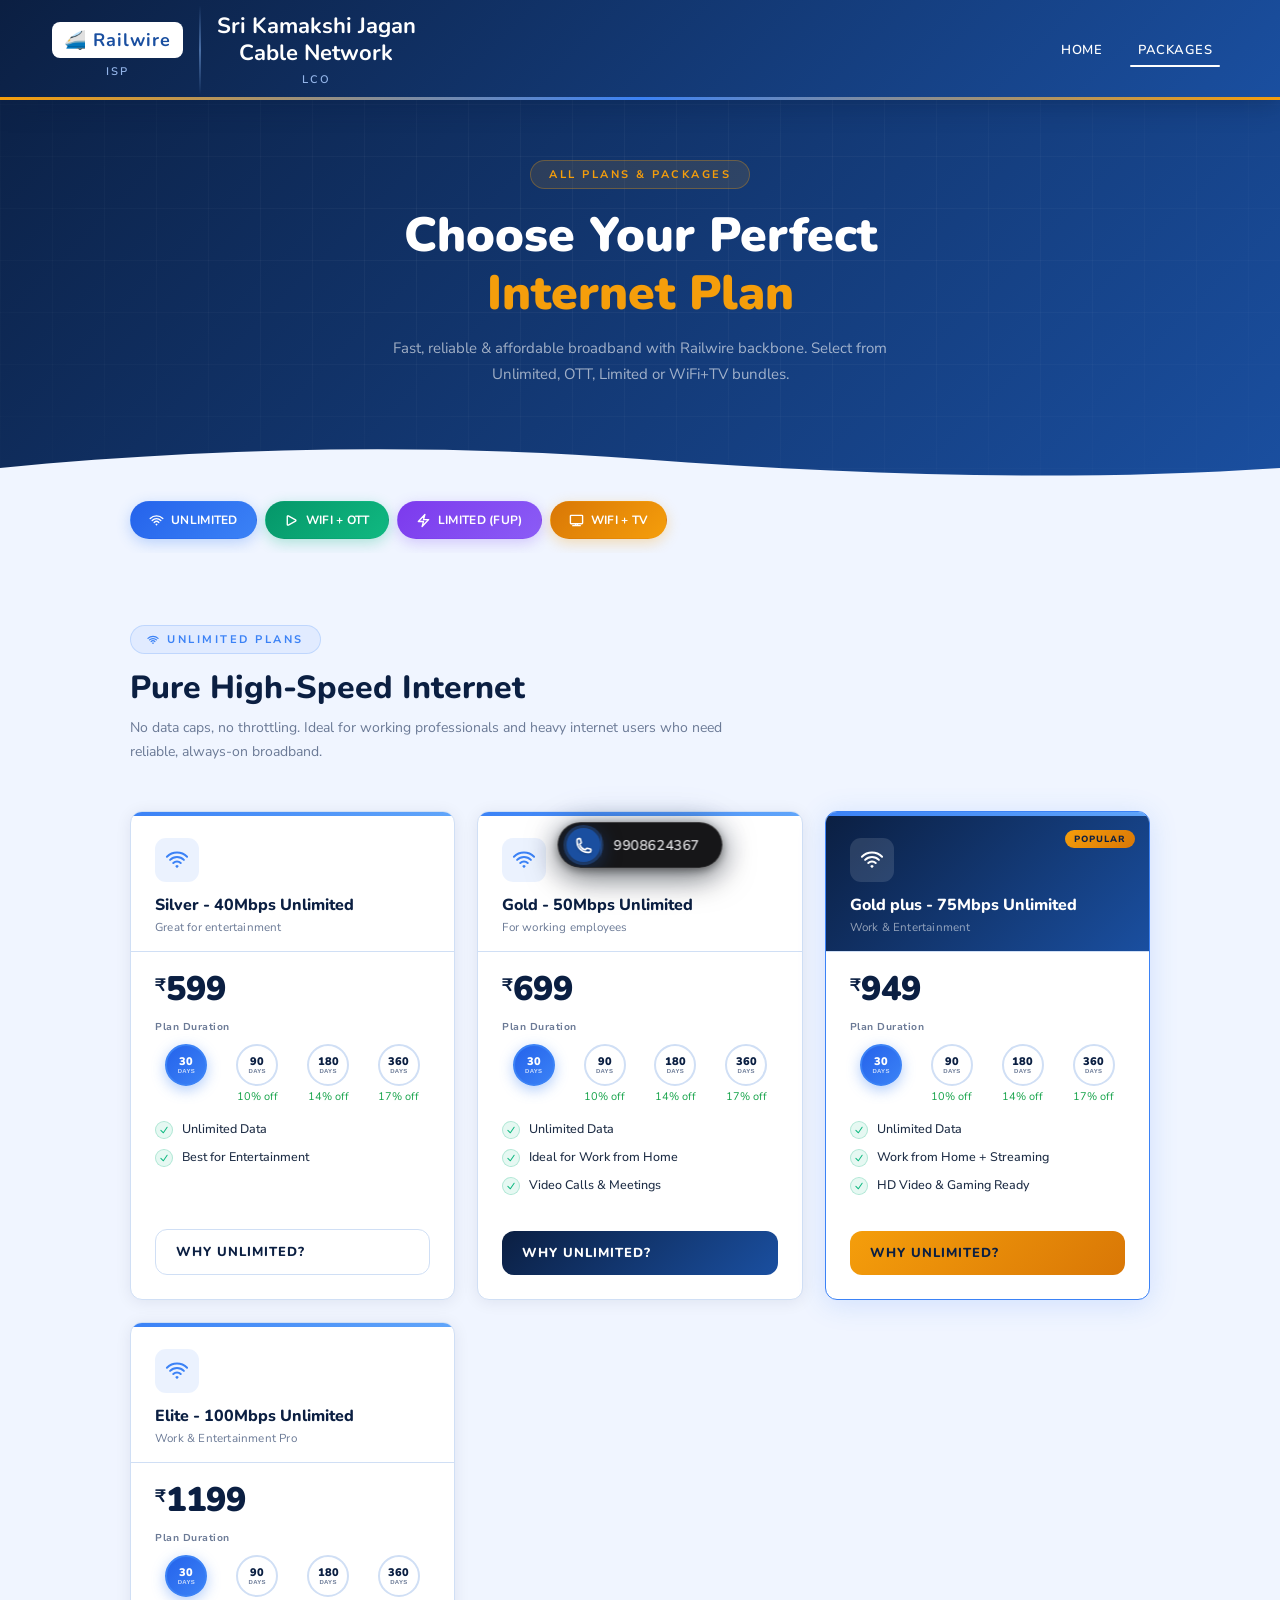
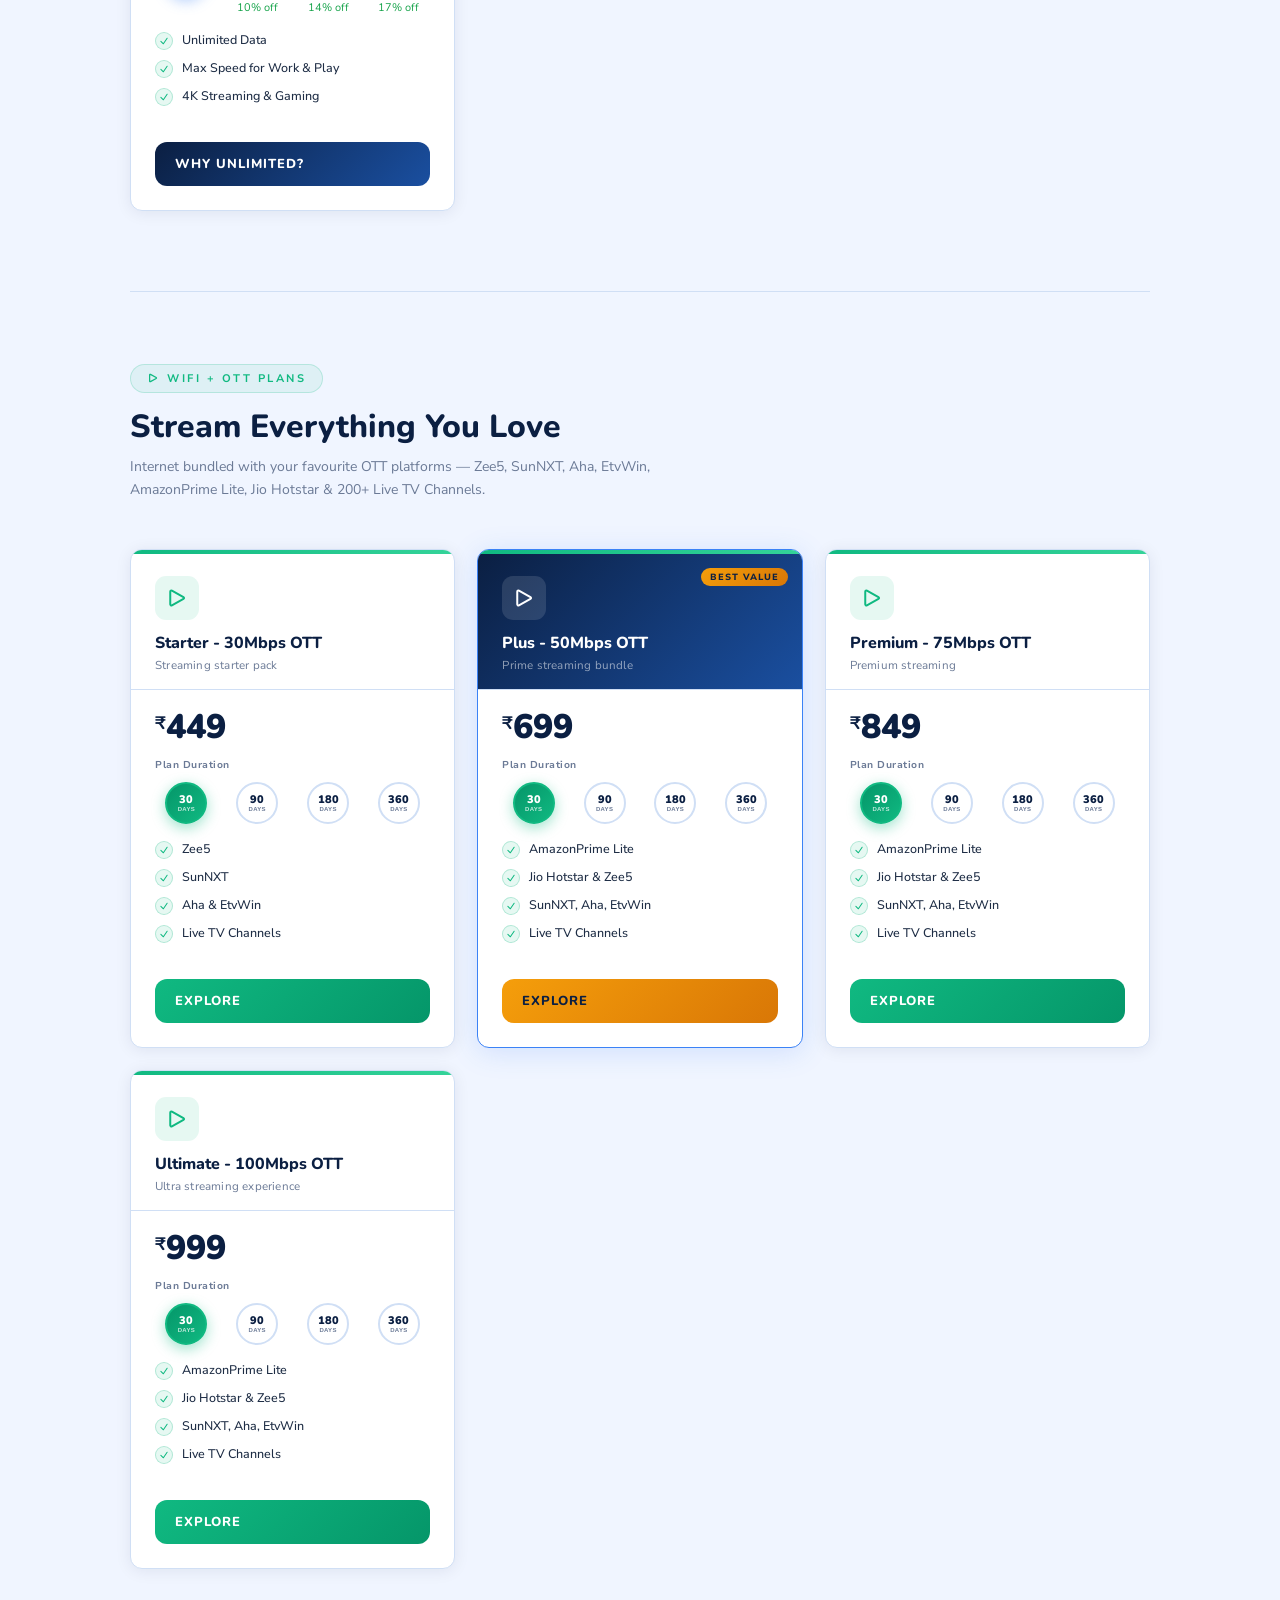
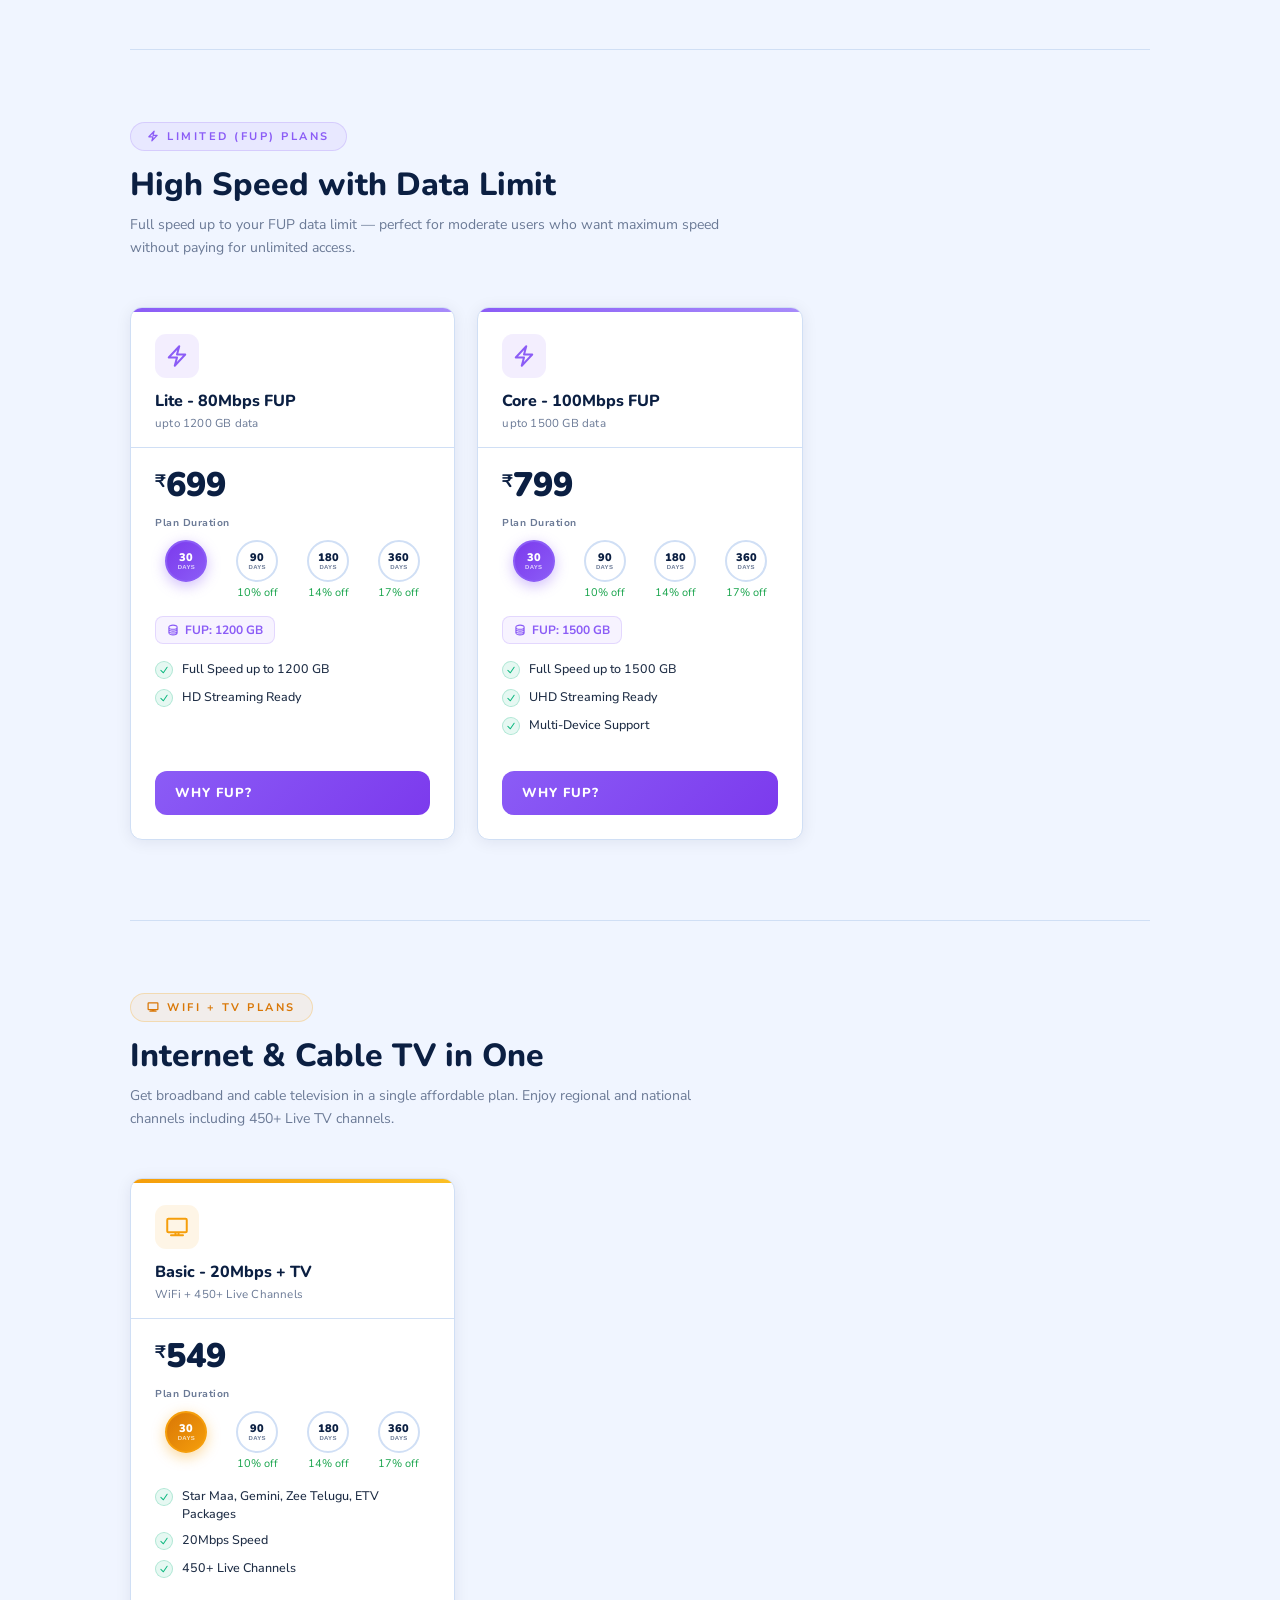
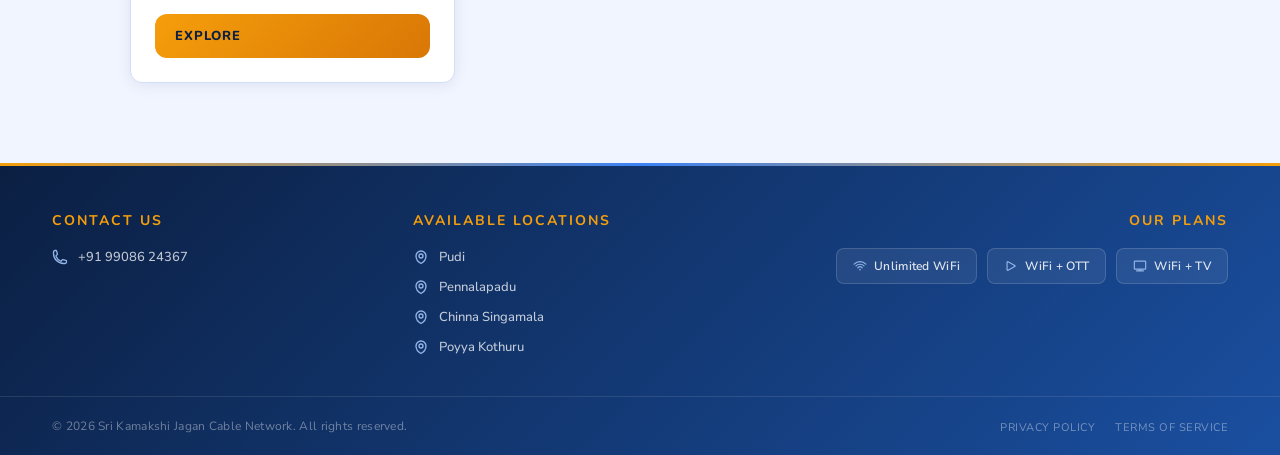
==== commit c87732f3: "Update packages.html" ====
--- a/packages.html
+++ b/packages.html
@@ -648,12 +648,6 @@
       }
       .nav-links li:last-child a { border-bottom: none; }
       .nav-links li a::after { display: none; }
-      .nav-login-btn {
-        margin: 10px 24px 0 !important;
-        border-radius: 10px !important;
-        text-align: center !important;
-        display: block !important;
-      }
 
       /* ── PAGE HERO ── */
       .page-hero { padding-top: 64px; }
@@ -1059,9 +1053,6 @@
 </li>
 <li>
 <a class="active nav-link-packages" href="packages.html">Packages</a>
-</li>
-<li>
-<a class="nav-login-btn nav-link-login" href="https://skjcn.github.io/login/">User space</a>
 </li>
 </ul>
 <!-- Hamburger (mobile only) -->
@@ -2657,4 +2648,4 @@
     })();
   </script>
 </body>
-</html>+</html>
--- a/index.css
+++ b/index.css
@@ -176,18 +176,6 @@
       transform: translateX(-50%) scaleX(1);
     }
 
-    .nav-login-btn {
-      background: linear-gradient(135deg, var(--accent), #d97706) !important;
-      color: var(--navy) !important;
-      font-weight: 700 !important;
-      border: none !important;
-      border-radius: 8px !important;
-    }
-
-    .nav-login-btn:hover { opacity: .9; }
-
-    .nav-login-btn::after { display: none !important; }
-
     .plan-card.featured .plan-header {
       background: linear-gradient(135deg, var(--navy) 0%, var(--blue) 100%);
     }
@@ -538,4 +526,4 @@
       100% { transform: rotate(0deg) scale(1); }
     }
 
-    .call-icon-wrap.ringing { animation: phoneRing .7s cubic-bezier(.36,.07,.19,.97); }+    .call-icon-wrap.ringing { animation: phoneRing .7s cubic-bezier(.36,.07,.19,.97); }
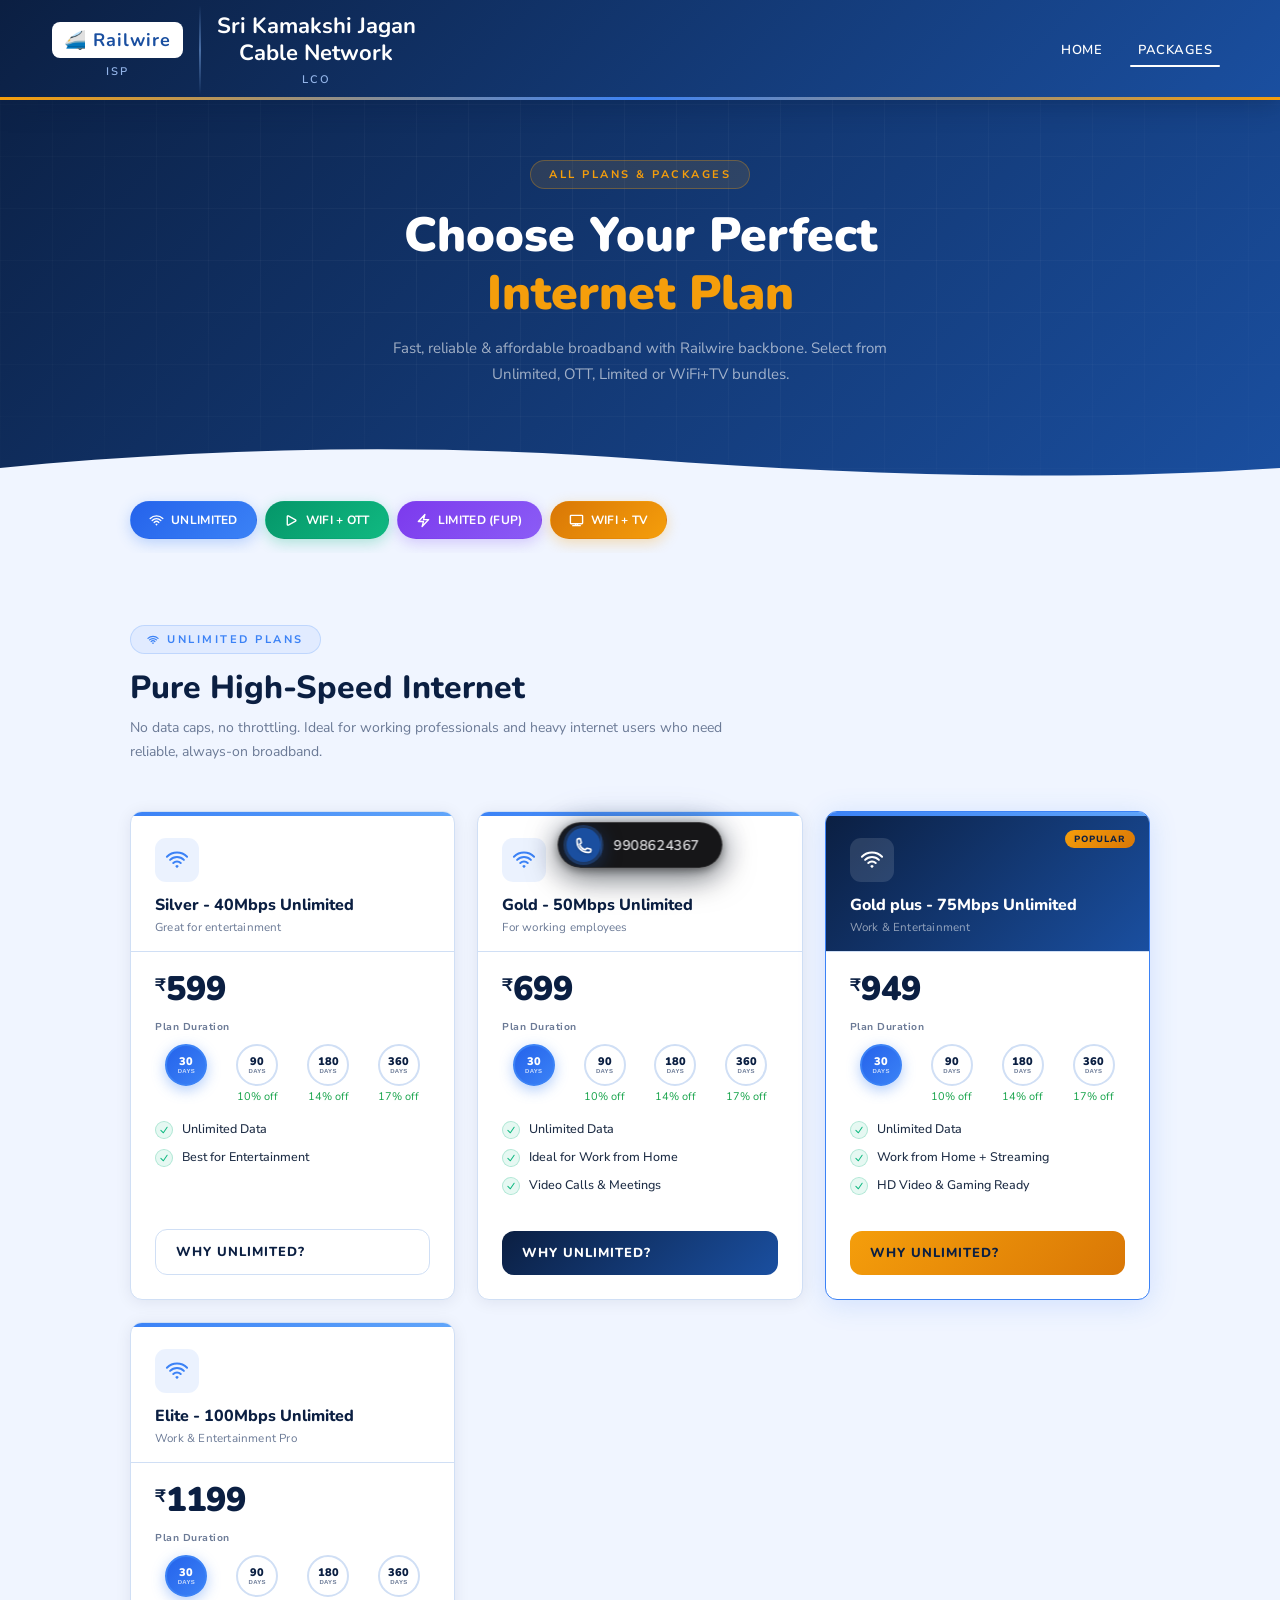
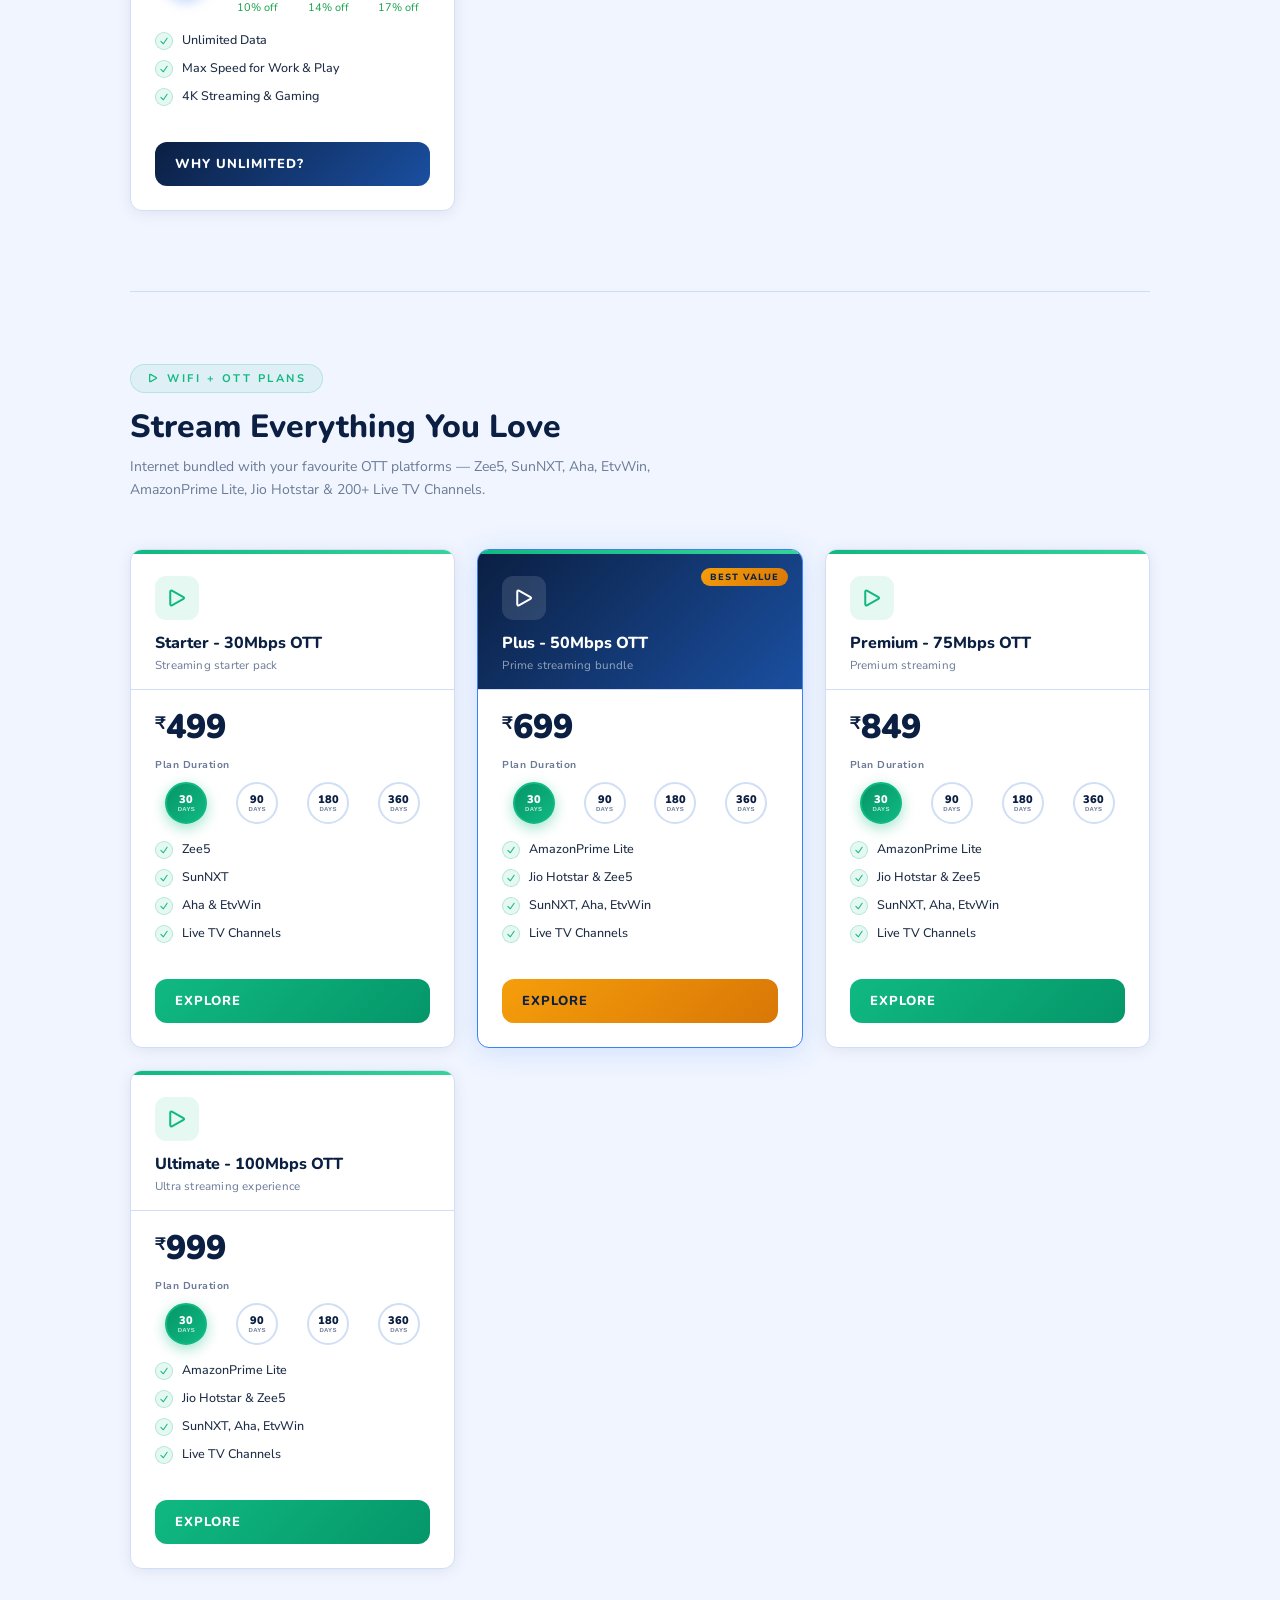
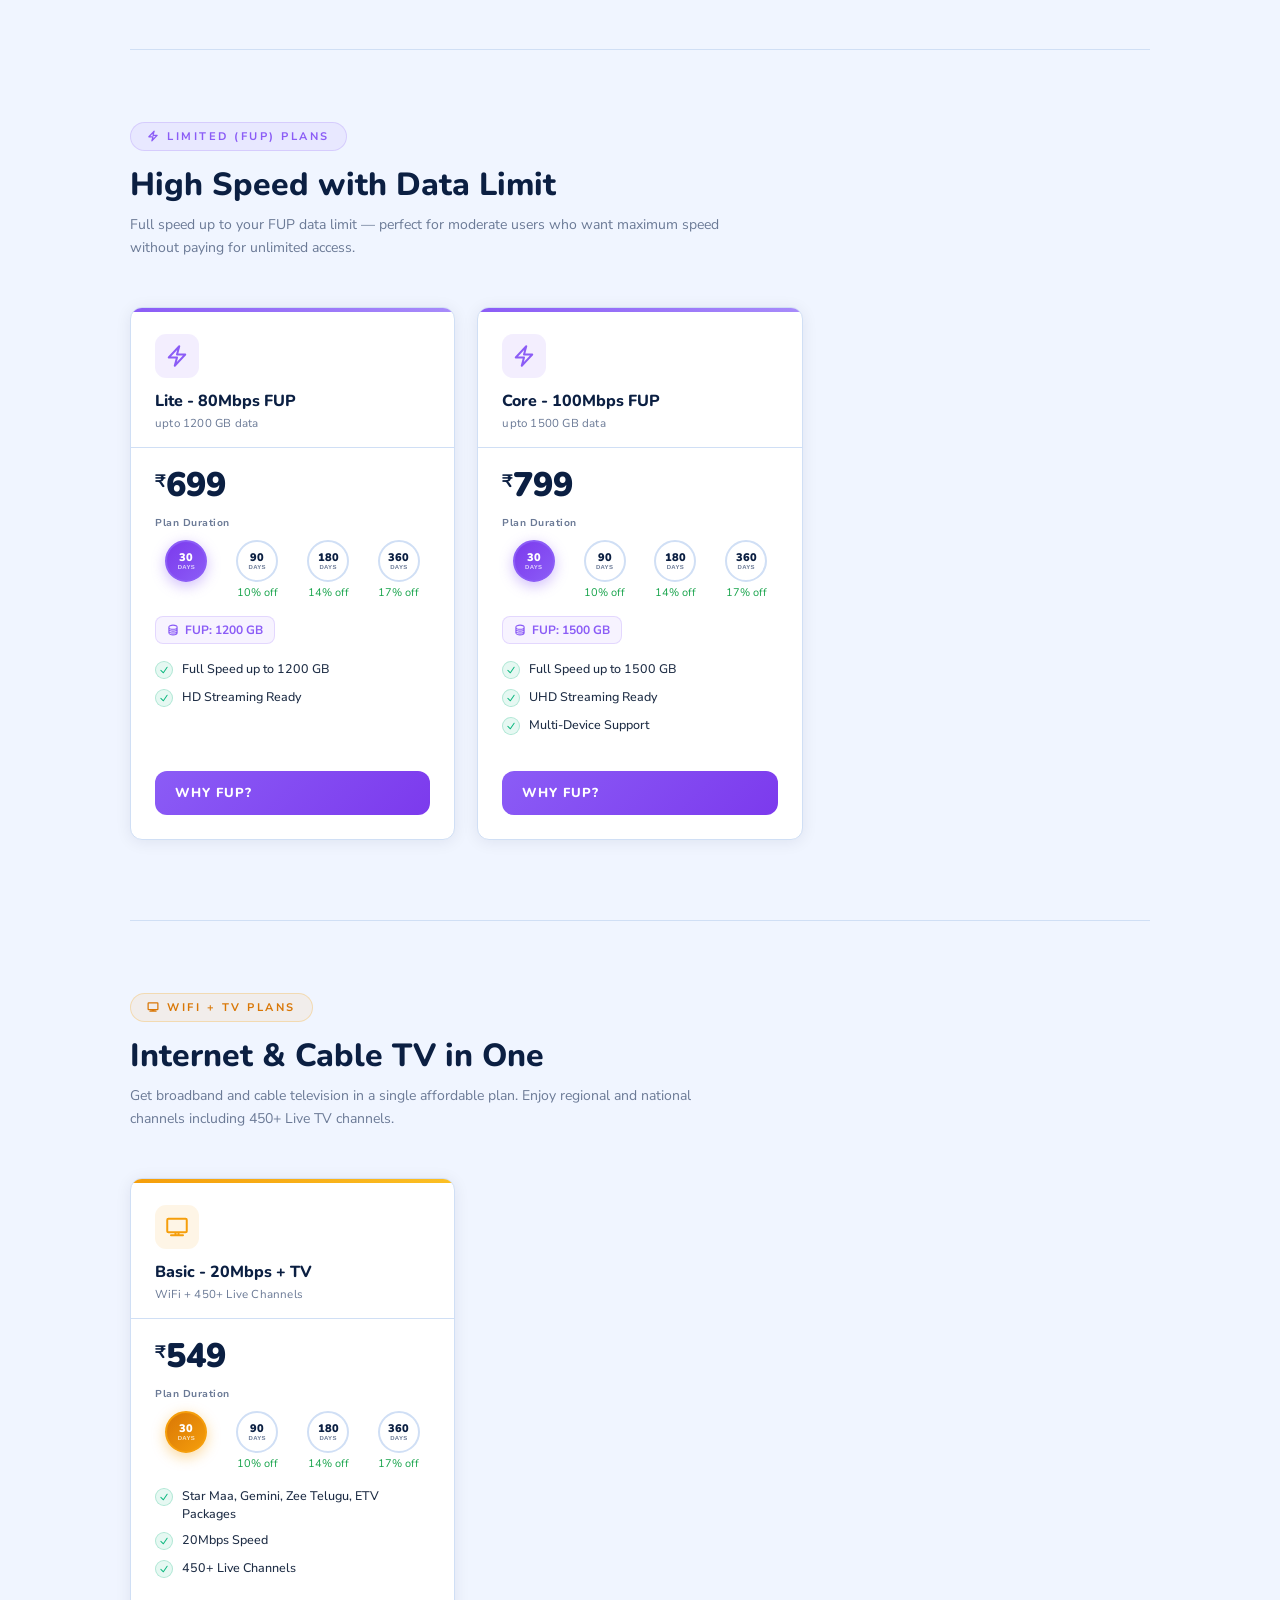
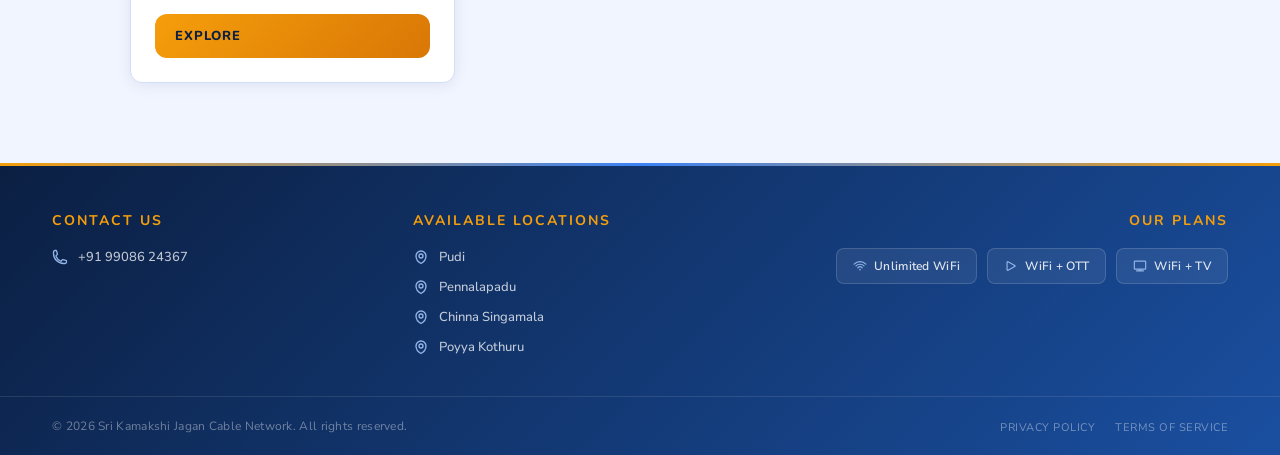
==== commit d0e1f820: "Update packages.html" ====
--- a/packages.html
+++ b/packages.html
@@ -1288,15 +1288,15 @@
 <div class="plan-body">
 
 <div class="plan-price-row">
-<div class="plan-price"><span class="rupee">₹</span><span class="price-amount">449</span></div>
+<div class="plan-price"><span class="rupee">₹</span><span class="price-amount">499</span></div>
 <span class="price-bonus hidden"></span></div>
 <div class="duration-compare">
 <div class="duration-compare-label">Plan Duration</div>
 <div class="duration-tabs">
-<button class="duration-tab active-dur" data-months="30 days" data-price="449"><div class="dur-circle"><span class="dur-num">30</span><span class="dur-unit">days</span></div></button>
-<button class="duration-tab" data-months="90 days" data-price="1,349"><div class="dur-circle"><span class="dur-num">90</span><span class="dur-unit">days</span></div></button>
-<button class="duration-tab" data-months="180 days" data-price="2,699"><div class="dur-circle"><span class="dur-num">180</span><span class="dur-unit">days</span></div></button>
-<button class="duration-tab" data-months="360 days" data-price="5,399"><div class="dur-circle"><span class="dur-num">360</span><span class="dur-unit">days</span></div></button>
+<button class="duration-tab active-dur" data-months="30 days" data-price="499"><div class="dur-circle"><span class="dur-num">30</span><span class="dur-unit">days</span></div></button>
+<button class="duration-tab" data-months="90 days" data-price="1,499"><div class="dur-circle"><span class="dur-num">90</span><span class="dur-unit">days</span></div></button>
+<button class="duration-tab" data-months="180 days" data-price="2,999"><div class="dur-circle"><span class="dur-num">180</span><span class="dur-unit">days</span></div></button>
+<button class="duration-tab" data-months="360 days" data-price="5,999"><div class="dur-circle"><span class="dur-num">360</span><span class="dur-unit">days</span></div></button>
 </div>
 </div>
 <ul class="plan-features">
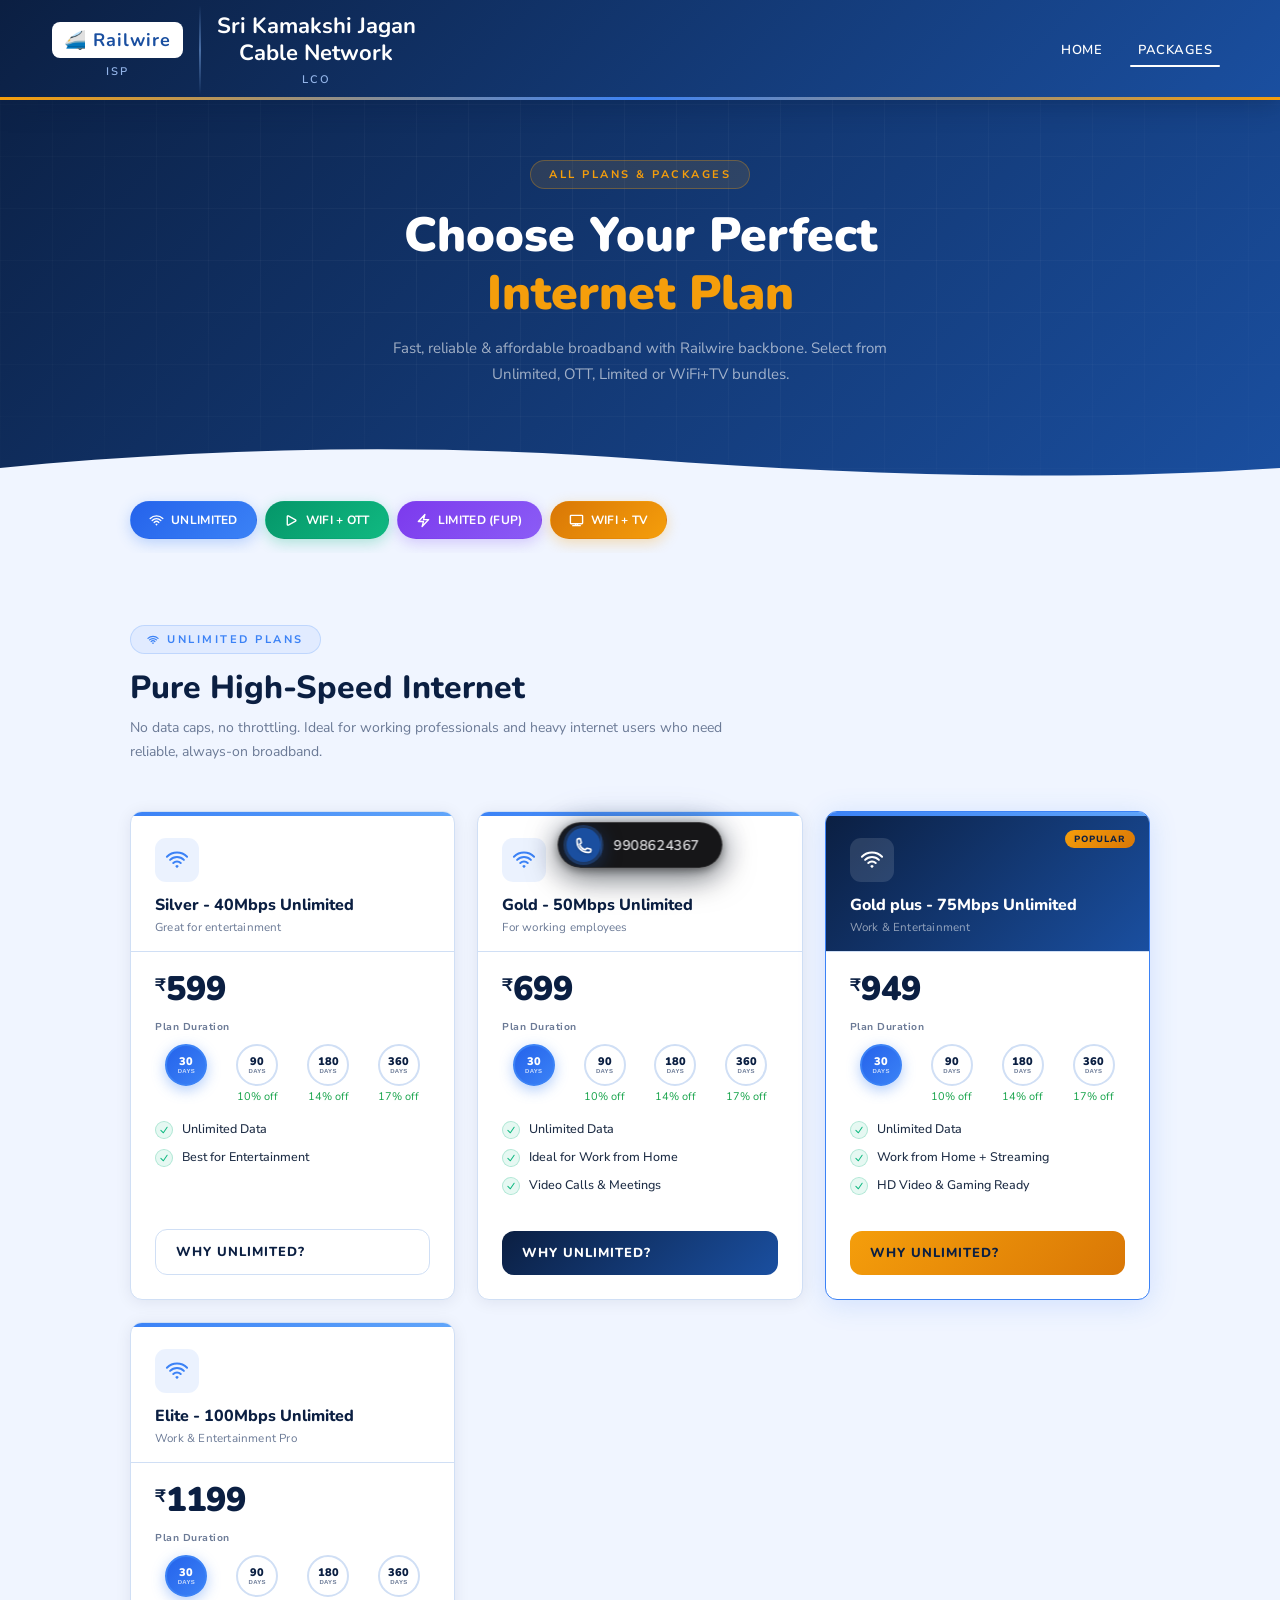
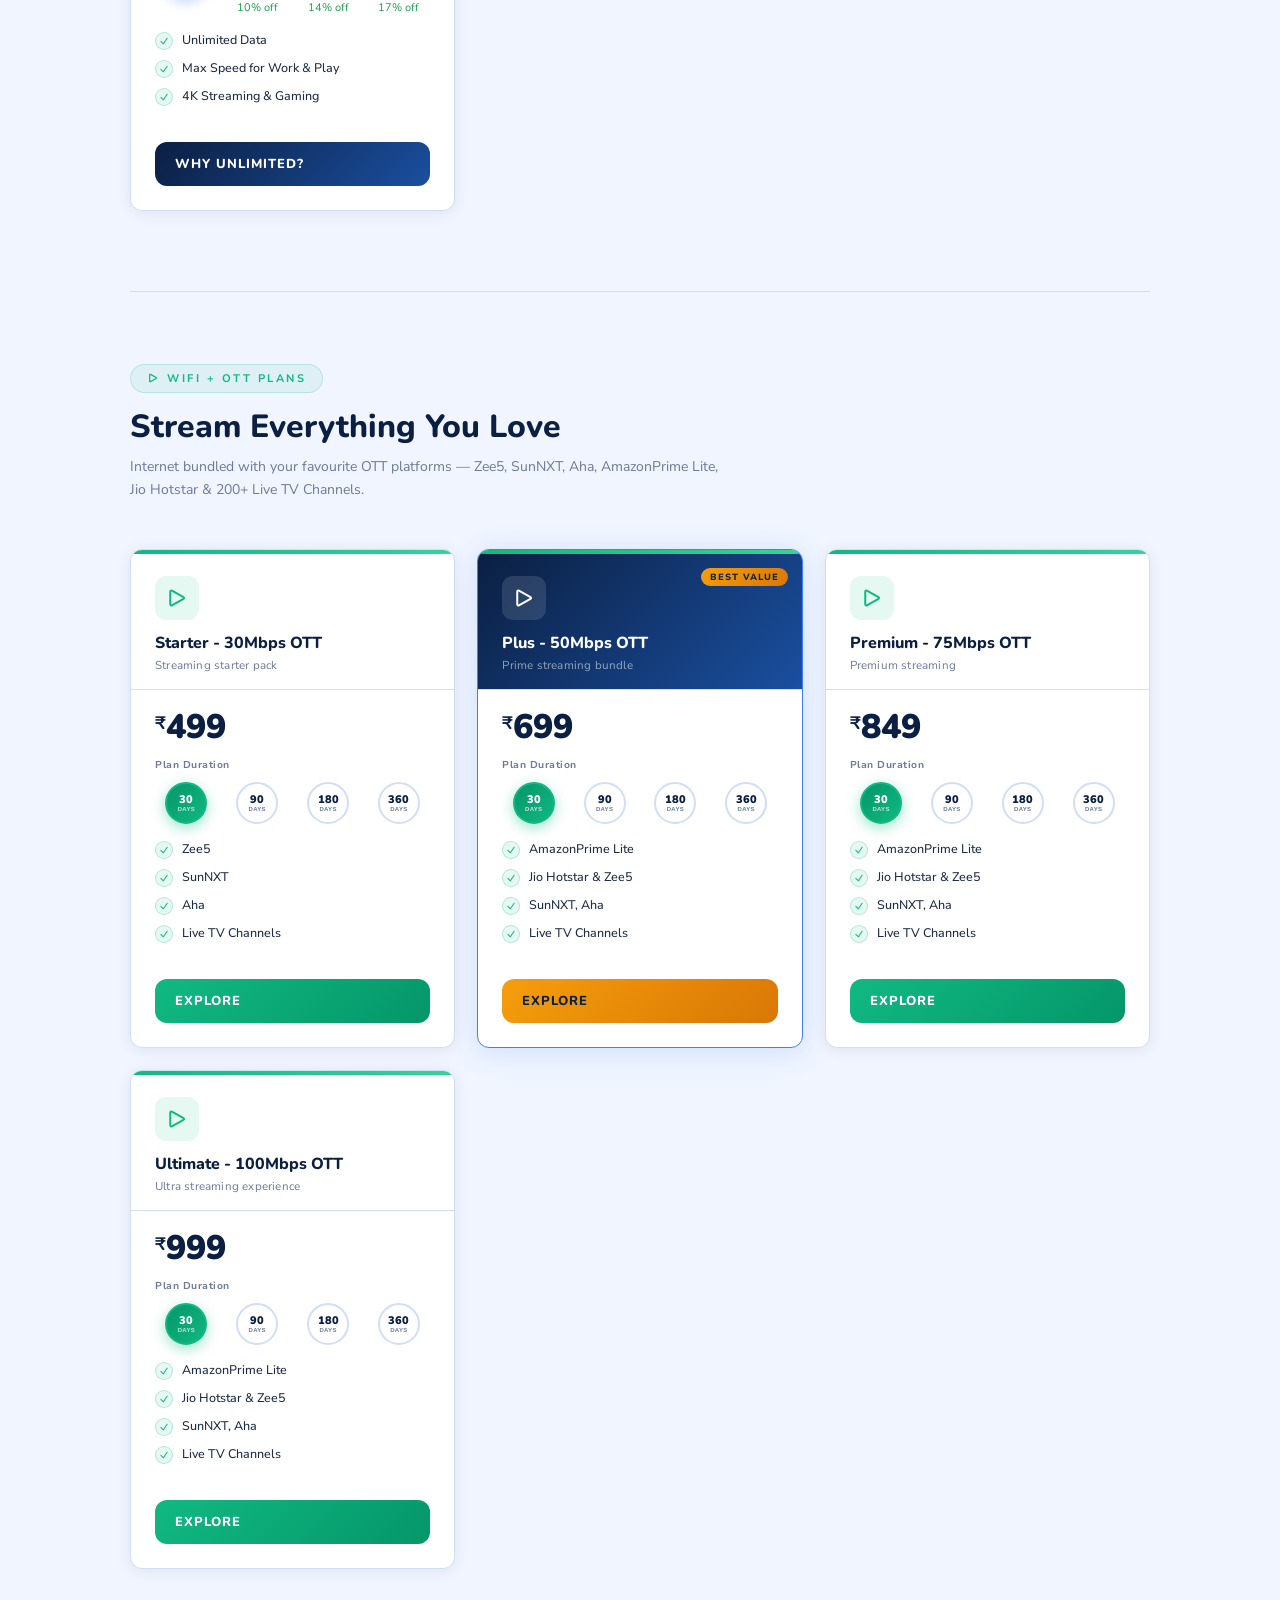
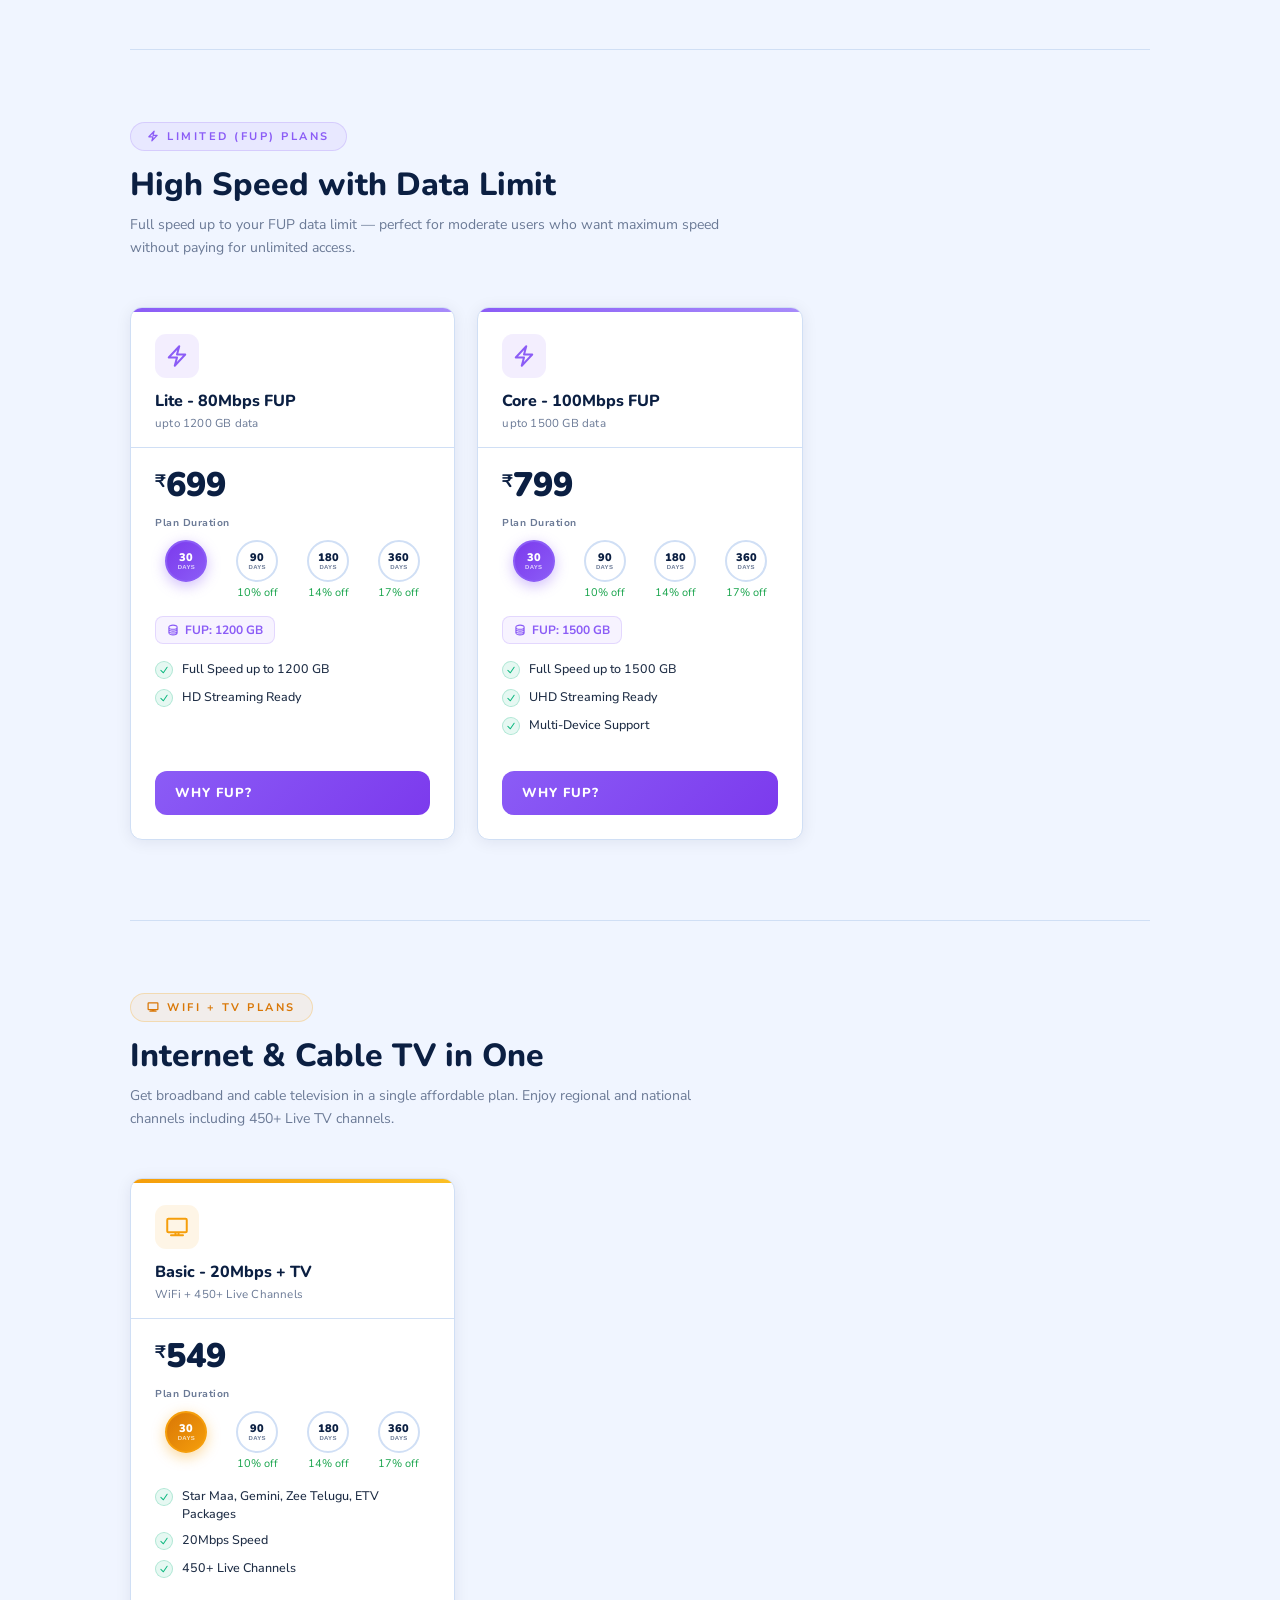
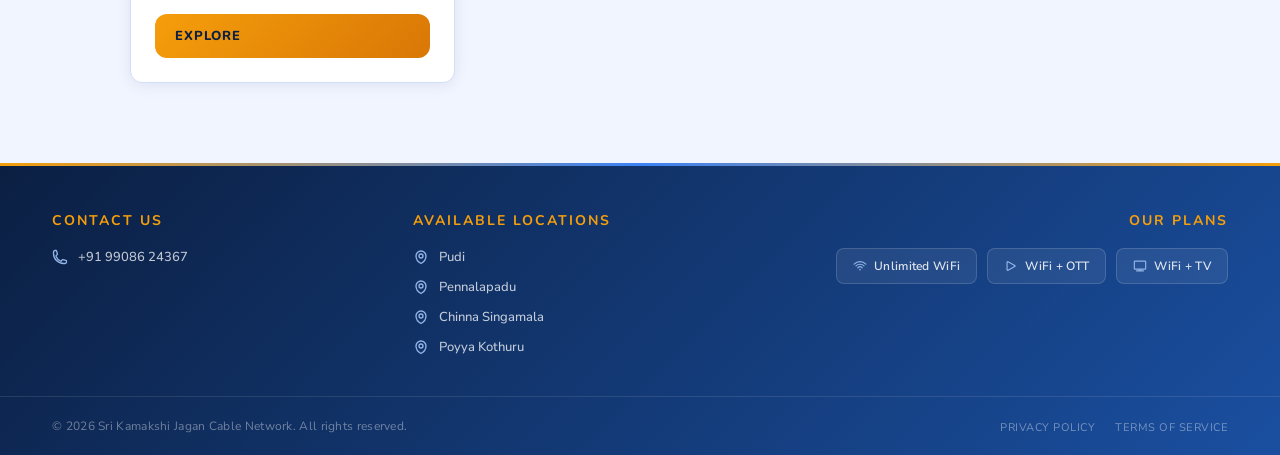
==== commit 13c9edec: "Update packages.html" ====
--- a/packages.html
+++ b/packages.html
@@ -1270,7 +1270,7 @@
         WiFi + OTT Plans
       </div>
 <div class="section-title">Stream Everything You Love</div>
-<p class="section-desc">Internet bundled with your favourite OTT platforms — Zee5, SunNXT, Aha, EtvWin, AmazonPrime Lite, Jio Hotstar &amp; 200+ Live TV Channels.</p>
+<p class="section-desc">Internet bundled with your favourite OTT platforms — Zee5, SunNXT, Aha, AmazonPrime Lite, Jio Hotstar &amp; 200+ Live TV Channels.</p>
 </div>
 <div class="pkg-grid">
 <!-- 30Mbps_OTT -->
@@ -1302,7 +1302,7 @@
 <ul class="plan-features">
 <li><div class="feat-check"><svg fill="none" stroke="currentColor" stroke-width="2.5" viewbox="0 0 24 24"><path d="M4.5 12.75l6 6 9-13.5" stroke-linecap="round" stroke-linejoin="round"></path></svg></div>Zee5</li>
 <li><div class="feat-check"><svg fill="none" stroke="currentColor" stroke-width="2.5" viewbox="0 0 24 24"><path d="M4.5 12.75l6 6 9-13.5" stroke-linecap="round" stroke-linejoin="round"></path></svg></div>SunNXT</li>
-<li><div class="feat-check"><svg fill="none" stroke="currentColor" stroke-width="2.5" viewbox="0 0 24 24"><path d="M4.5 12.75l6 6 9-13.5" stroke-linecap="round" stroke-linejoin="round"></path></svg></div>Aha &amp; EtvWin</li>
+<li><div class="feat-check"><svg fill="none" stroke="currentColor" stroke-width="2.5" viewbox="0 0 24 24"><path d="M4.5 12.75l6 6 9-13.5" stroke-linecap="round" stroke-linejoin="round"></path></svg></div>Aha</li>
 <li><div class="feat-check"><svg fill="none" stroke="currentColor" stroke-width="2.5" viewbox="0 0 24 24"><path d="M4.5 12.75l6 6 9-13.5" stroke-linecap="round" stroke-linejoin="round"></path></svg></div>Live TV Channels</li>
 </ul>
 </div>
@@ -1340,7 +1340,7 @@
 <ul class="plan-features">
 <li><div class="feat-check"><svg fill="none" stroke="currentColor" stroke-width="2.5" viewbox="0 0 24 24"><path d="M4.5 12.75l6 6 9-13.5" stroke-linecap="round" stroke-linejoin="round"></path></svg></div>AmazonPrime Lite</li>
 <li><div class="feat-check"><svg fill="none" stroke="currentColor" stroke-width="2.5" viewbox="0 0 24 24"><path d="M4.5 12.75l6 6 9-13.5" stroke-linecap="round" stroke-linejoin="round"></path></svg></div>Jio Hotstar &amp; Zee5</li>
-<li><div class="feat-check"><svg fill="none" stroke="currentColor" stroke-width="2.5" viewbox="0 0 24 24"><path d="M4.5 12.75l6 6 9-13.5" stroke-linecap="round" stroke-linejoin="round"></path></svg></div>SunNXT, Aha, EtvWin</li>
+<li><div class="feat-check"><svg fill="none" stroke="currentColor" stroke-width="2.5" viewbox="0 0 24 24"><path d="M4.5 12.75l6 6 9-13.5" stroke-linecap="round" stroke-linejoin="round"></path></svg></div>SunNXT, Aha</li>
 <li><div class="feat-check"><svg fill="none" stroke="currentColor" stroke-width="2.5" viewbox="0 0 24 24"><path d="M4.5 12.75l6 6 9-13.5" stroke-linecap="round" stroke-linejoin="round"></path></svg></div>Live TV Channels</li>
 </ul>
 </div>
@@ -1377,7 +1377,7 @@
 <ul class="plan-features">
 <li><div class="feat-check"><svg fill="none" stroke="currentColor" stroke-width="2.5" viewbox="0 0 24 24"><path d="M4.5 12.75l6 6 9-13.5" stroke-linecap="round" stroke-linejoin="round"></path></svg></div>AmazonPrime Lite</li>
 <li><div class="feat-check"><svg fill="none" stroke="currentColor" stroke-width="2.5" viewbox="0 0 24 24"><path d="M4.5 12.75l6 6 9-13.5" stroke-linecap="round" stroke-linejoin="round"></path></svg></div>Jio Hotstar &amp; Zee5</li>
-<li><div class="feat-check"><svg fill="none" stroke="currentColor" stroke-width="2.5" viewbox="0 0 24 24"><path d="M4.5 12.75l6 6 9-13.5" stroke-linecap="round" stroke-linejoin="round"></path></svg></div>SunNXT, Aha, EtvWin</li>
+<li><div class="feat-check"><svg fill="none" stroke="currentColor" stroke-width="2.5" viewbox="0 0 24 24"><path d="M4.5 12.75l6 6 9-13.5" stroke-linecap="round" stroke-linejoin="round"></path></svg></div>SunNXT, Aha</li>
 <li><div class="feat-check"><svg fill="none" stroke="currentColor" stroke-width="2.5" viewbox="0 0 24 24"><path d="M4.5 12.75l6 6 9-13.5" stroke-linecap="round" stroke-linejoin="round"></path></svg></div>Live TV Channels</li>
 </ul>
 </div>
@@ -1414,7 +1414,7 @@
 <ul class="plan-features">
 <li><div class="feat-check"><svg fill="none" stroke="currentColor" stroke-width="2.5" viewbox="0 0 24 24"><path d="M4.5 12.75l6 6 9-13.5" stroke-linecap="round" stroke-linejoin="round"></path></svg></div>AmazonPrime Lite</li>
 <li><div class="feat-check"><svg fill="none" stroke="currentColor" stroke-width="2.5" viewbox="0 0 24 24"><path d="M4.5 12.75l6 6 9-13.5" stroke-linecap="round" stroke-linejoin="round"></path></svg></div>Jio Hotstar &amp; Zee5</li>
-<li><div class="feat-check"><svg fill="none" stroke="currentColor" stroke-width="2.5" viewbox="0 0 24 24"><path d="M4.5 12.75l6 6 9-13.5" stroke-linecap="round" stroke-linejoin="round"></path></svg></div>SunNXT, Aha, EtvWin</li>
+<li><div class="feat-check"><svg fill="none" stroke="currentColor" stroke-width="2.5" viewbox="0 0 24 24"><path d="M4.5 12.75l6 6 9-13.5" stroke-linecap="round" stroke-linejoin="round"></path></svg></div>SunNXT, Aha</li>
 <li><div class="feat-check"><svg fill="none" stroke="currentColor" stroke-width="2.5" viewbox="0 0 24 24"><path d="M4.5 12.75l6 6 9-13.5" stroke-linecap="round" stroke-linejoin="round"></path></svg></div>Live TV Channels</li>
 </ul>
 </div>
@@ -1652,10 +1652,6 @@
       <div class="tv-ch-card">
         <div class="tv-ch-logo"><img src="ahatel.png" alt="Aha Telugu" style="position: relative; width:175%; height: 175%; top:0px;"></div>
         <span class="tv-ch-name">Aha</span>
-      </div>
-      <div class="tv-ch-card">
-        <div class="tv-ch-logo"><img src="etvwin.png" alt="etv WIN"></div>
-        <span class="tv-ch-name">ETV Win</span>
       </div>
       <div class="tv-ch-card">
         <div class="tv-ch-logo"><img src="playbox.png" alt="Playbox TV"></div>
@@ -1990,10 +1986,6 @@
         <span class="tv-ch-name">Aha</span>
       </div>
       <div class="tv-ch-card">
-        <div class="tv-ch-logo"><img src="etvwin.png" alt="Etv WIN"></div>
-        <span class="tv-ch-name">ETV Win</span>
-      </div>
-      <div class="tv-ch-card">
         <div class="tv-ch-logo"><img src="discovery+.png" alt="Discovery +" style="width:155%; height: 155%;"></div>
         <span class="tv-ch-name">Discovery +</span>
       </div>
@@ -2062,10 +2054,6 @@
         <span class="tv-ch-name">Aha</span>
       </div>
       <div class="tv-ch-card">
-        <div class="tv-ch-logo"><img src="etvwin.png" alt="Etv WIN"></div>
-        <span class="tv-ch-name">ETV Win</span>
-      </div>
-      <div class="tv-ch-card">
         <div class="tv-ch-logo"><img src="discovery+.png" alt="Discovery +" style="width:155%; height: 155%;"></div>
         <span class="tv-ch-name">Discovery +</span>
       </div>
@@ -2132,10 +2120,6 @@
       <div class="tv-ch-card">
         <div class="tv-ch-logo"><img src="aha.png" alt="Aha" style="width:155%; height: 155%;"></div>
         <span class="tv-ch-name">Aha</span>
-      </div>
-      <div class="tv-ch-card">
-        <div class="tv-ch-logo"><img src="etvwin.png" alt="Etv WIN"></div>
-        <span class="tv-ch-name">ETV Win</span>
       </div>
       <div class="tv-ch-card">
         <div class="tv-ch-logo"><img src="discovery+.png" alt="Discovery +" style="width:155%; height: 155%;"></div>
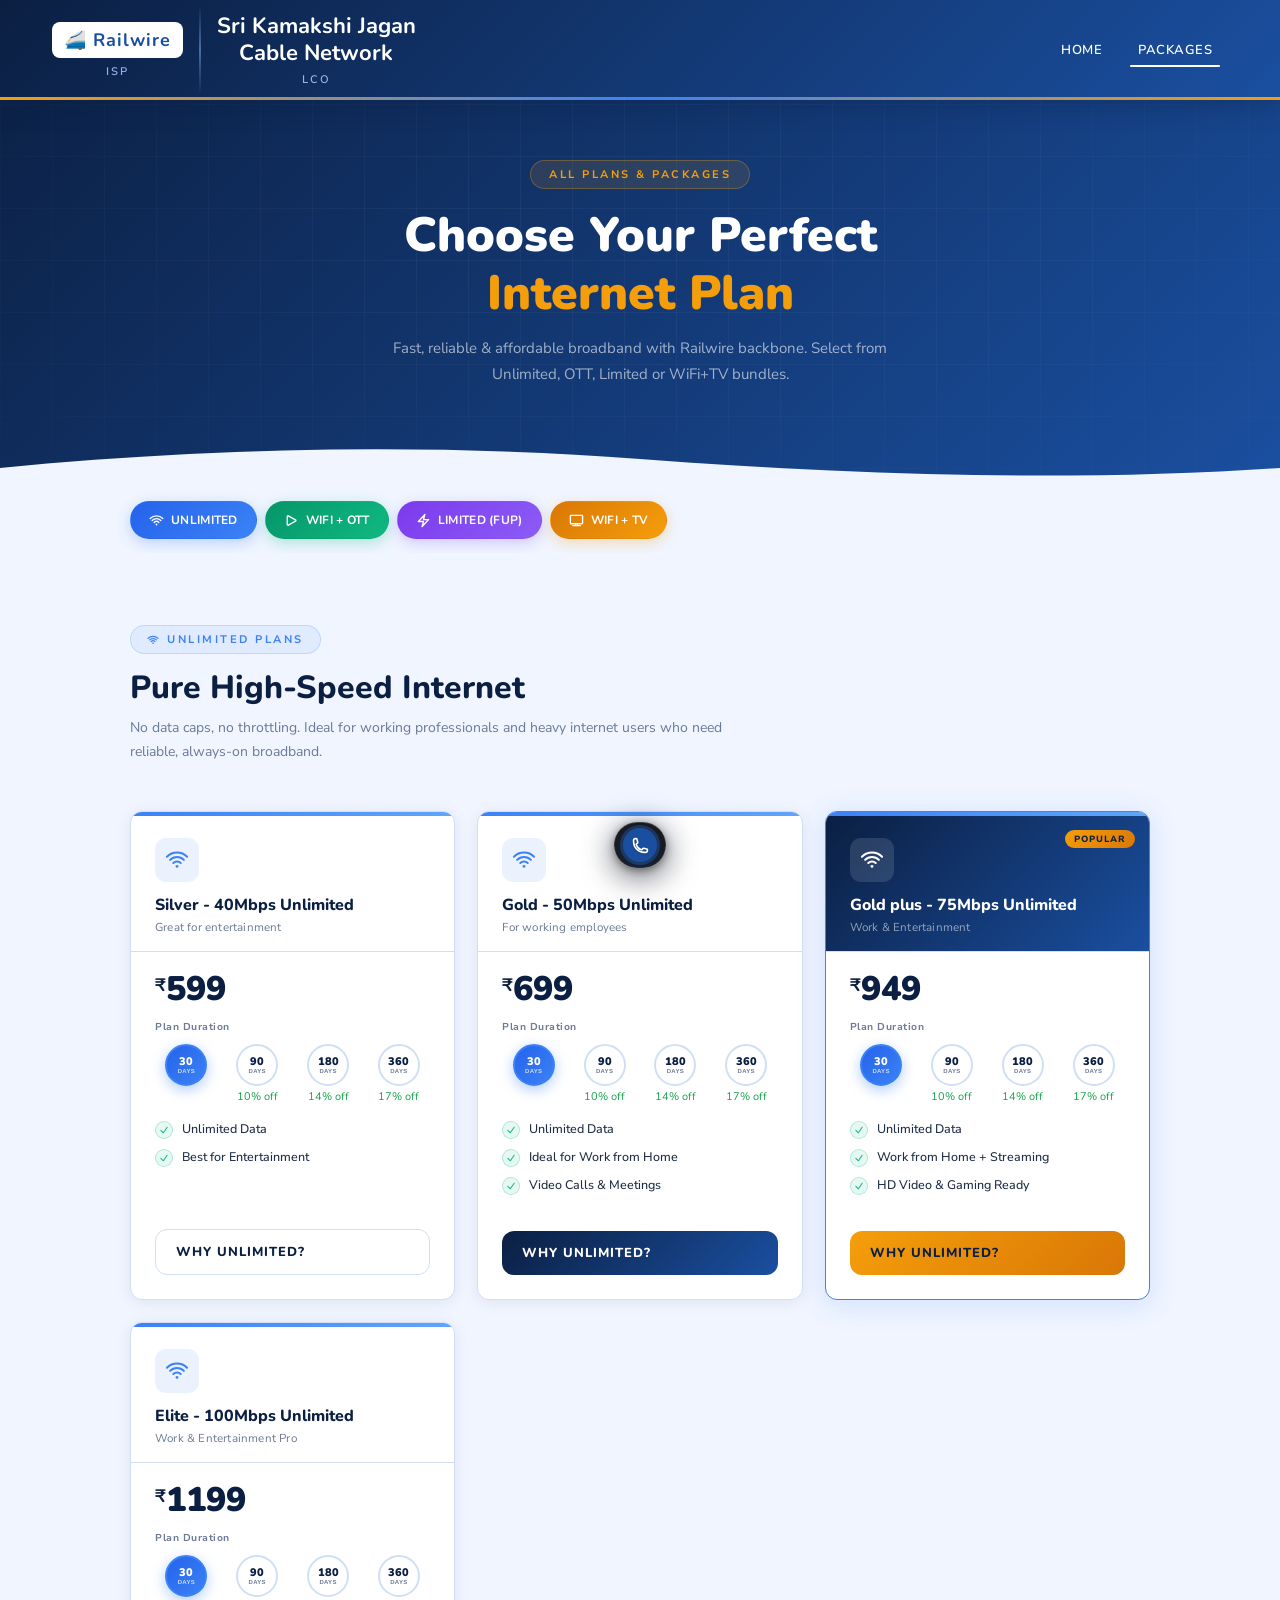
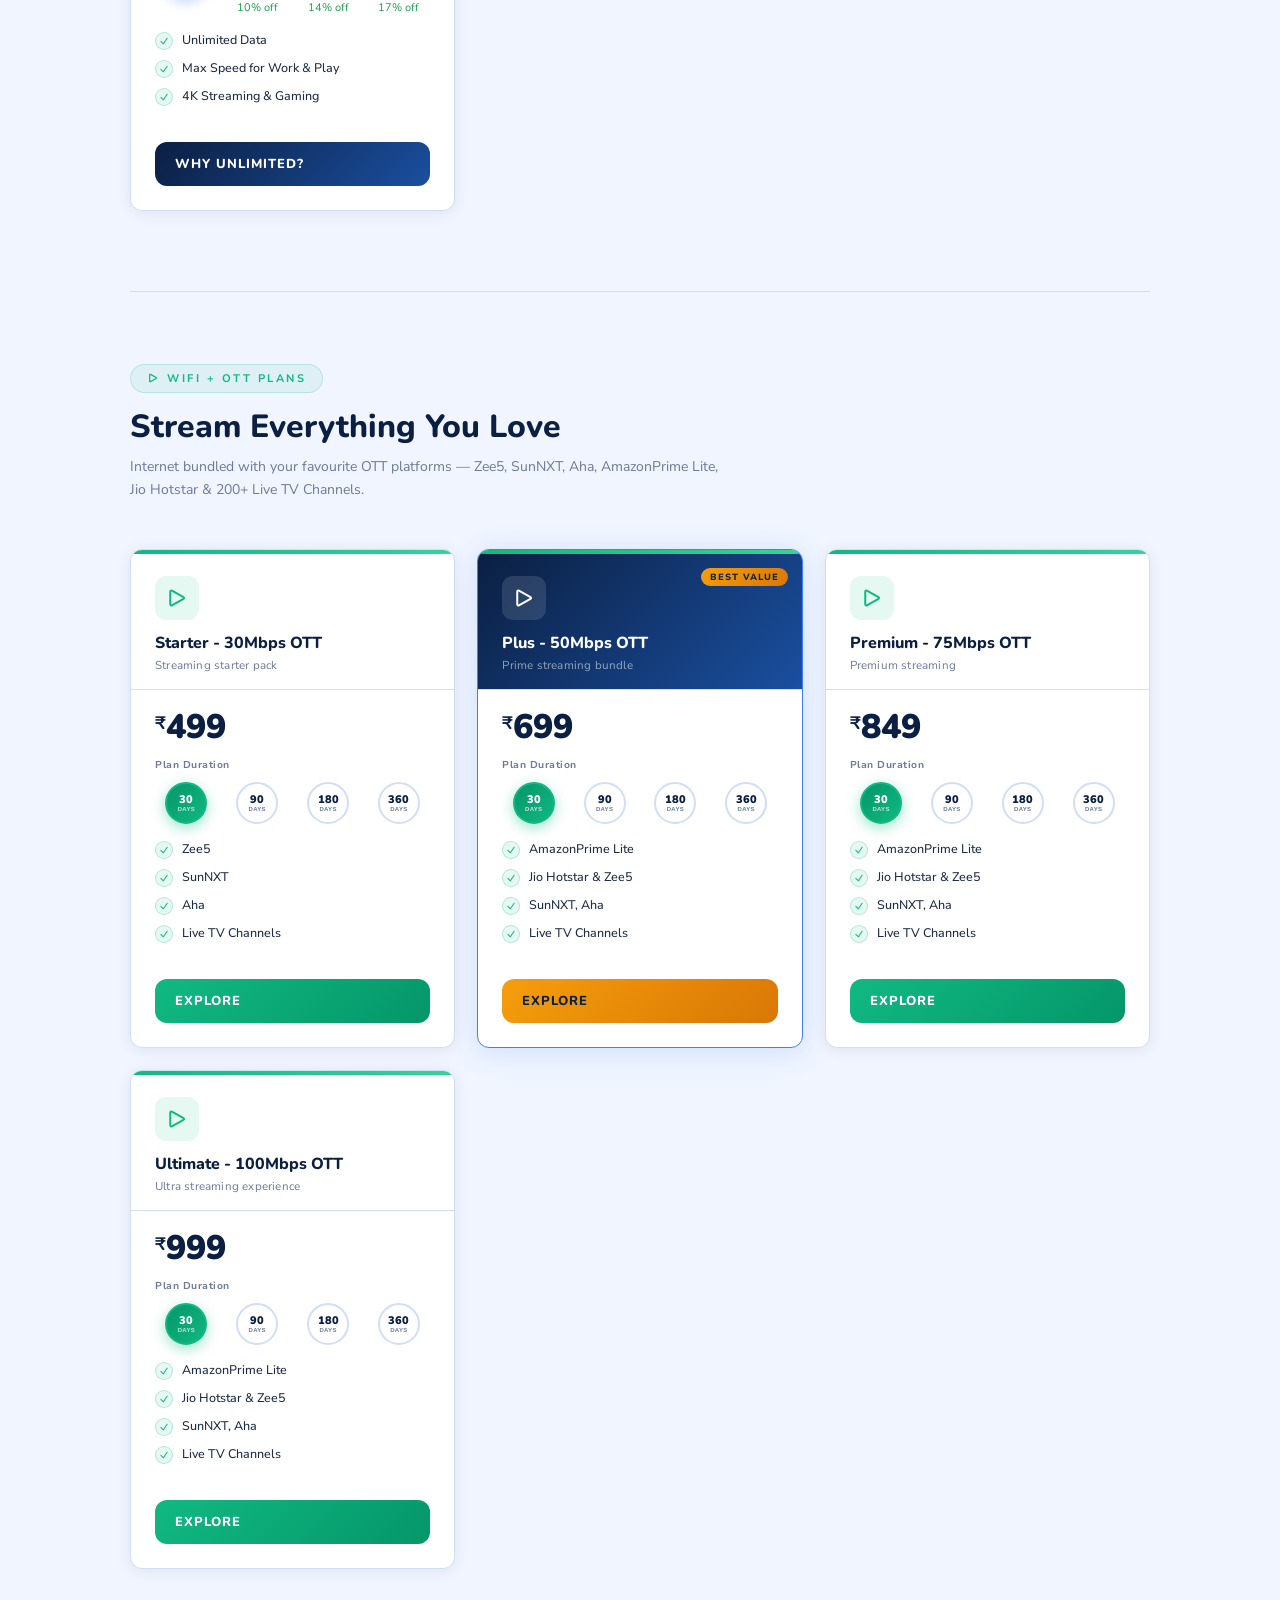
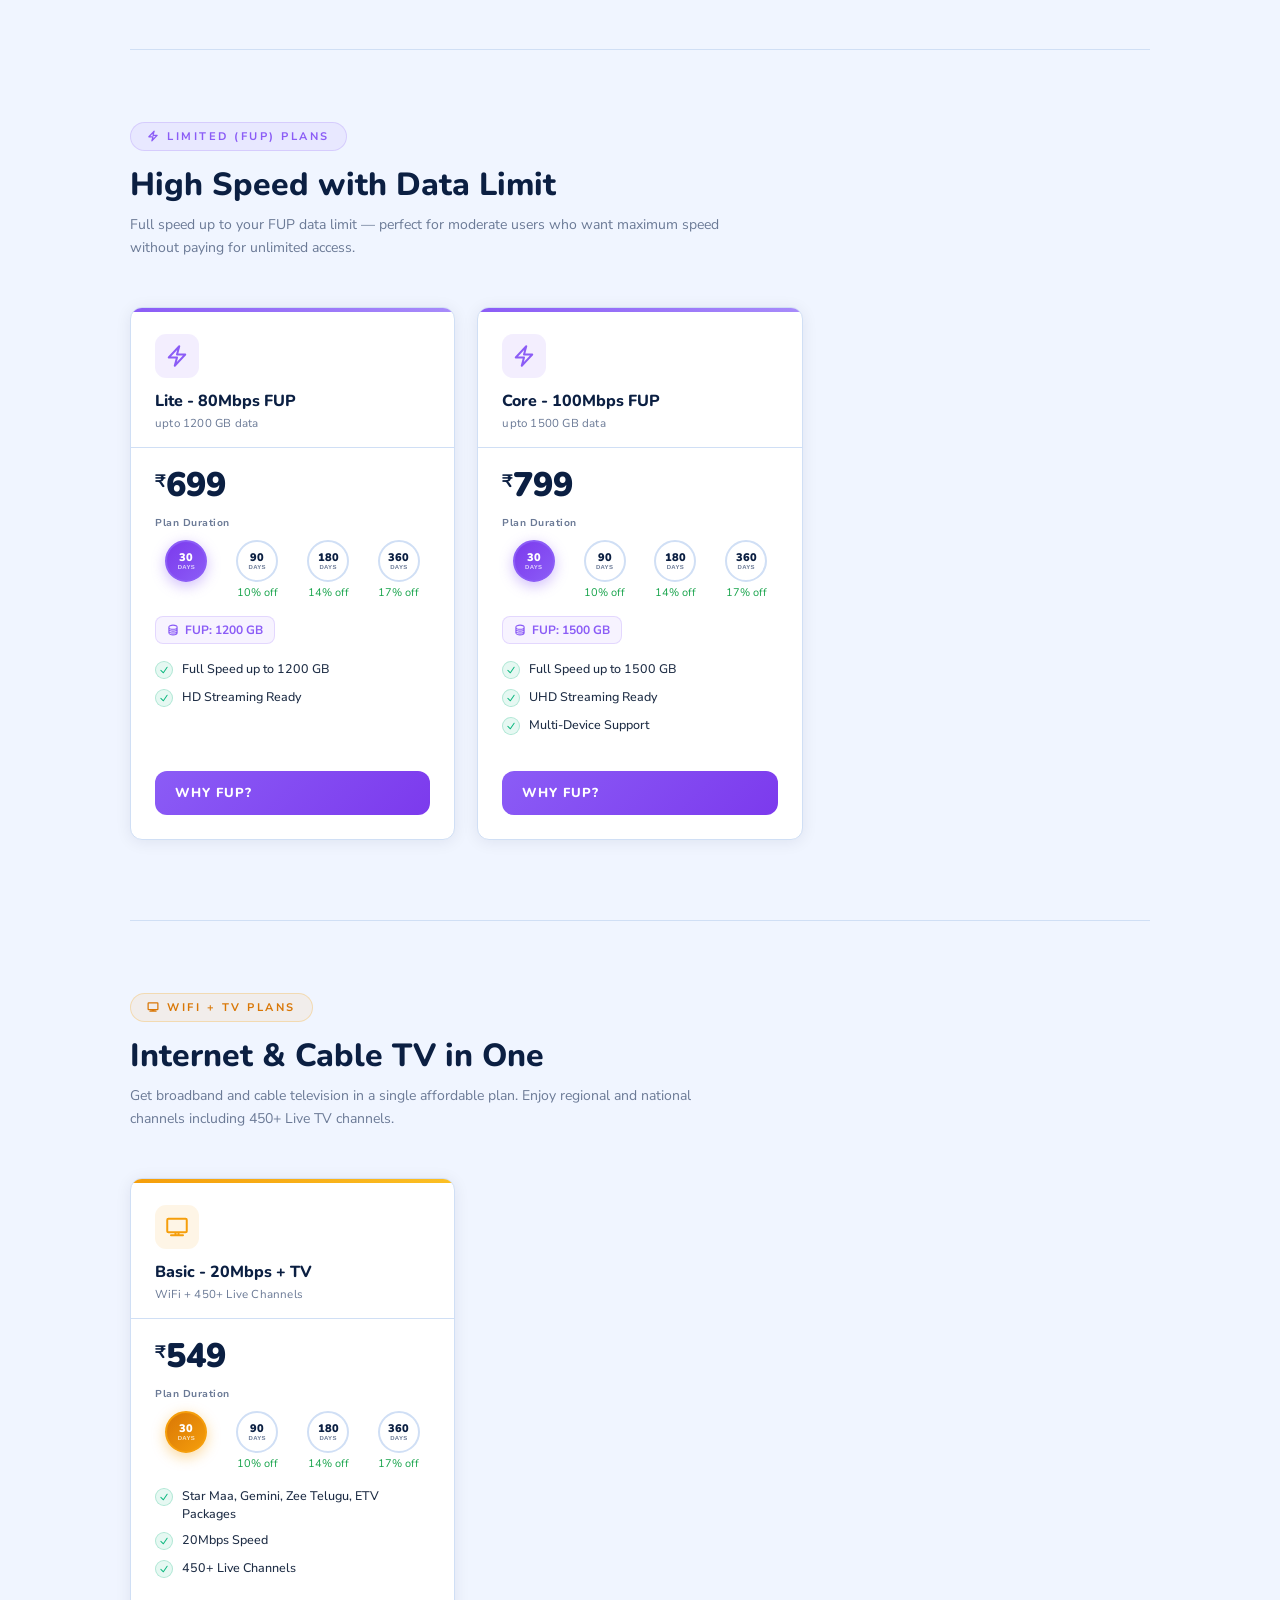
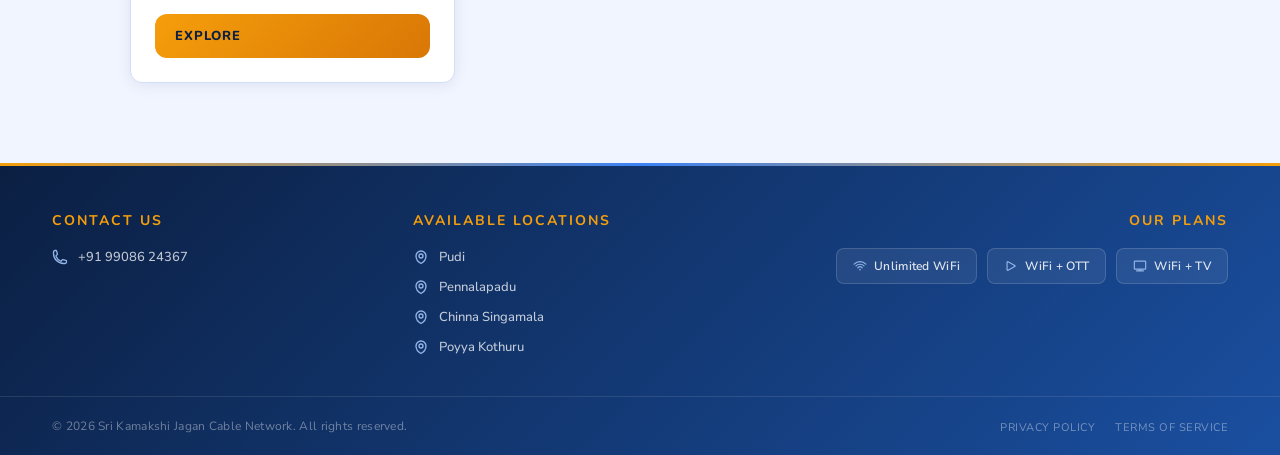
==== commit 1212e236: "Update navigation links in packages.html" ====
--- a/packages.html
+++ b/packages.html
@@ -1033,7 +1033,7 @@
 <body>
 <!-- ════ NAV ════ -->
 <nav>
-<a class="nav-brand" href="https://skjcn.github.io/home">
+<a class="nav-brand" href="https://skjcn.github.io/wifi">
 <div class="railwire-block">
 <div class="railwire-logo-wrap">
 <img alt="Railwire" onerror="this.style.display='none'; this.nextElementSibling.style.display='block';" src="https://www.railwire.co.in/images/railwire-logo.png"/>
@@ -1049,7 +1049,7 @@
 </a>
 <ul class="nav-links" id="navLinks">
 <li>
-<a class="nav-link-home" href="https://skjcn.github.io/home">Home</a>
+<a class="nav-link-home" href="https://skjcn.github.io/wifi">Home</a>
 </li>
 <li>
 <a class="active nav-link-packages" href="packages.html">Packages</a>
